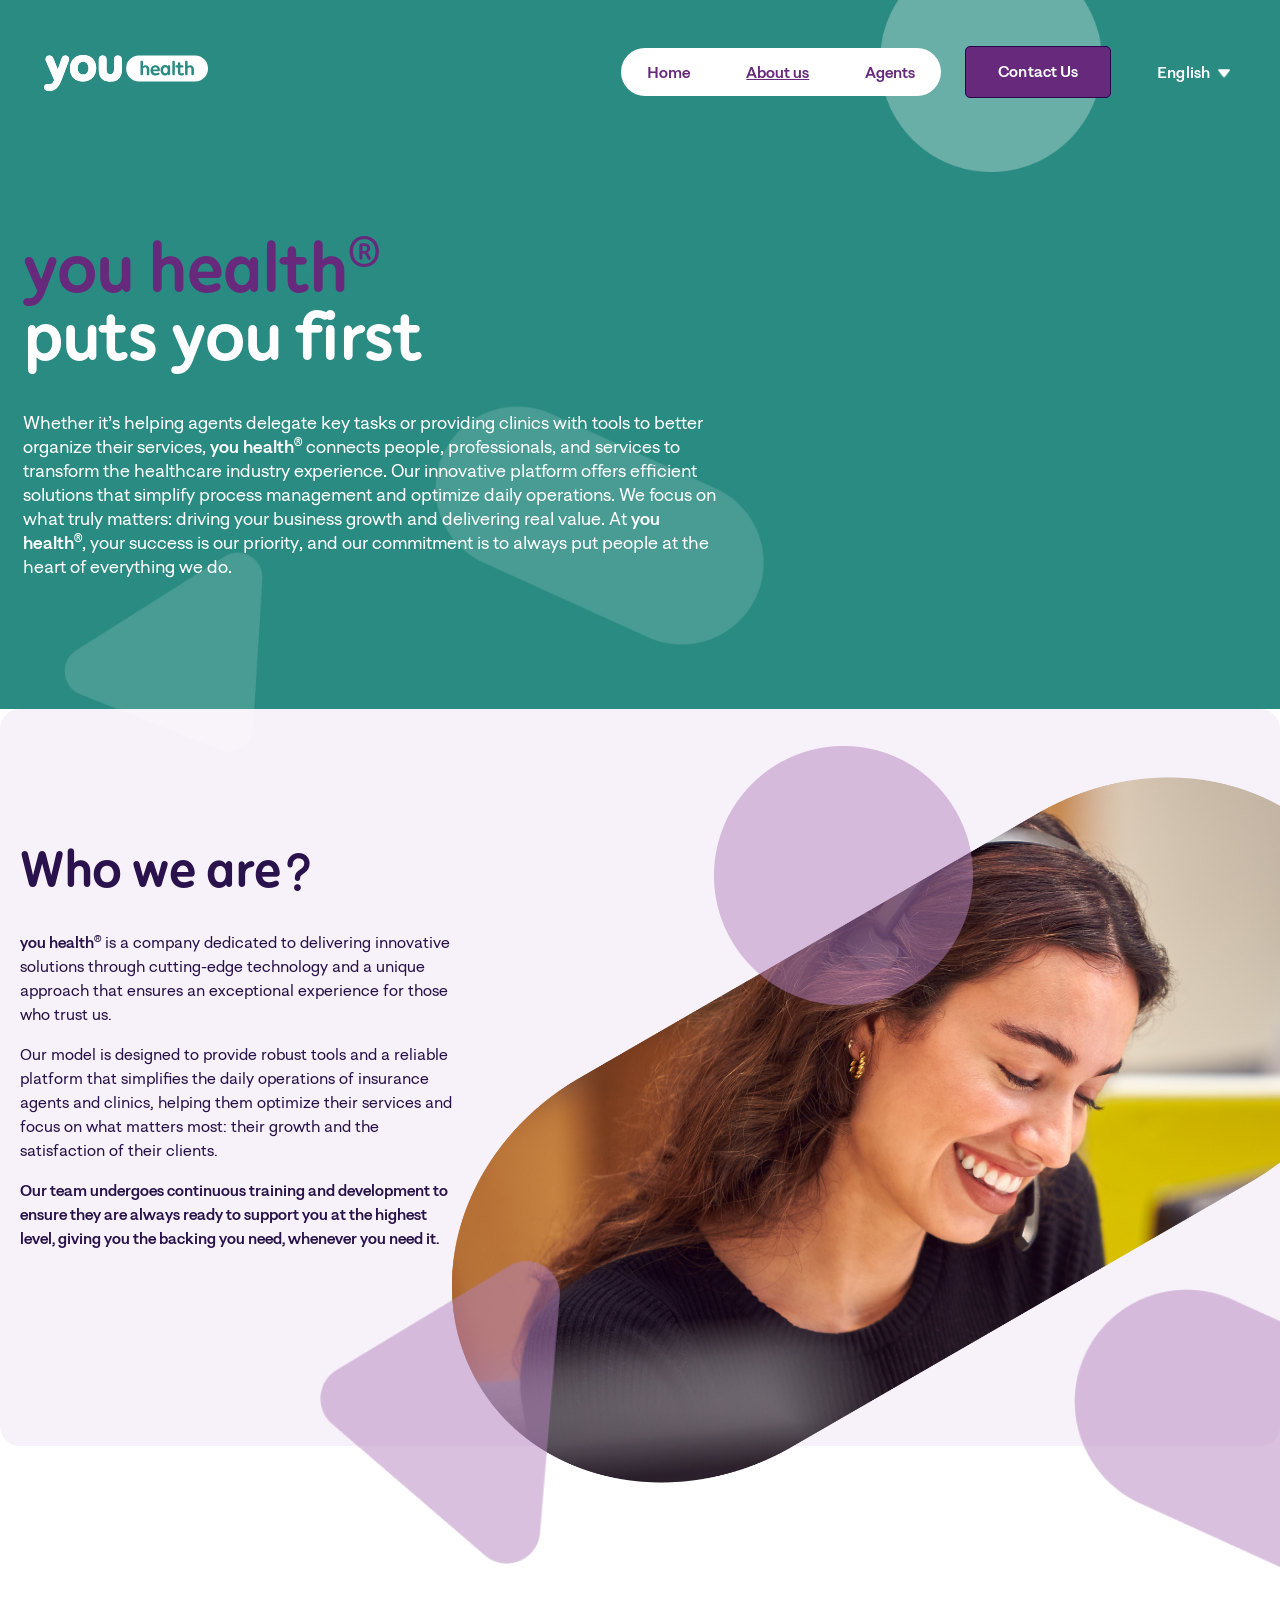
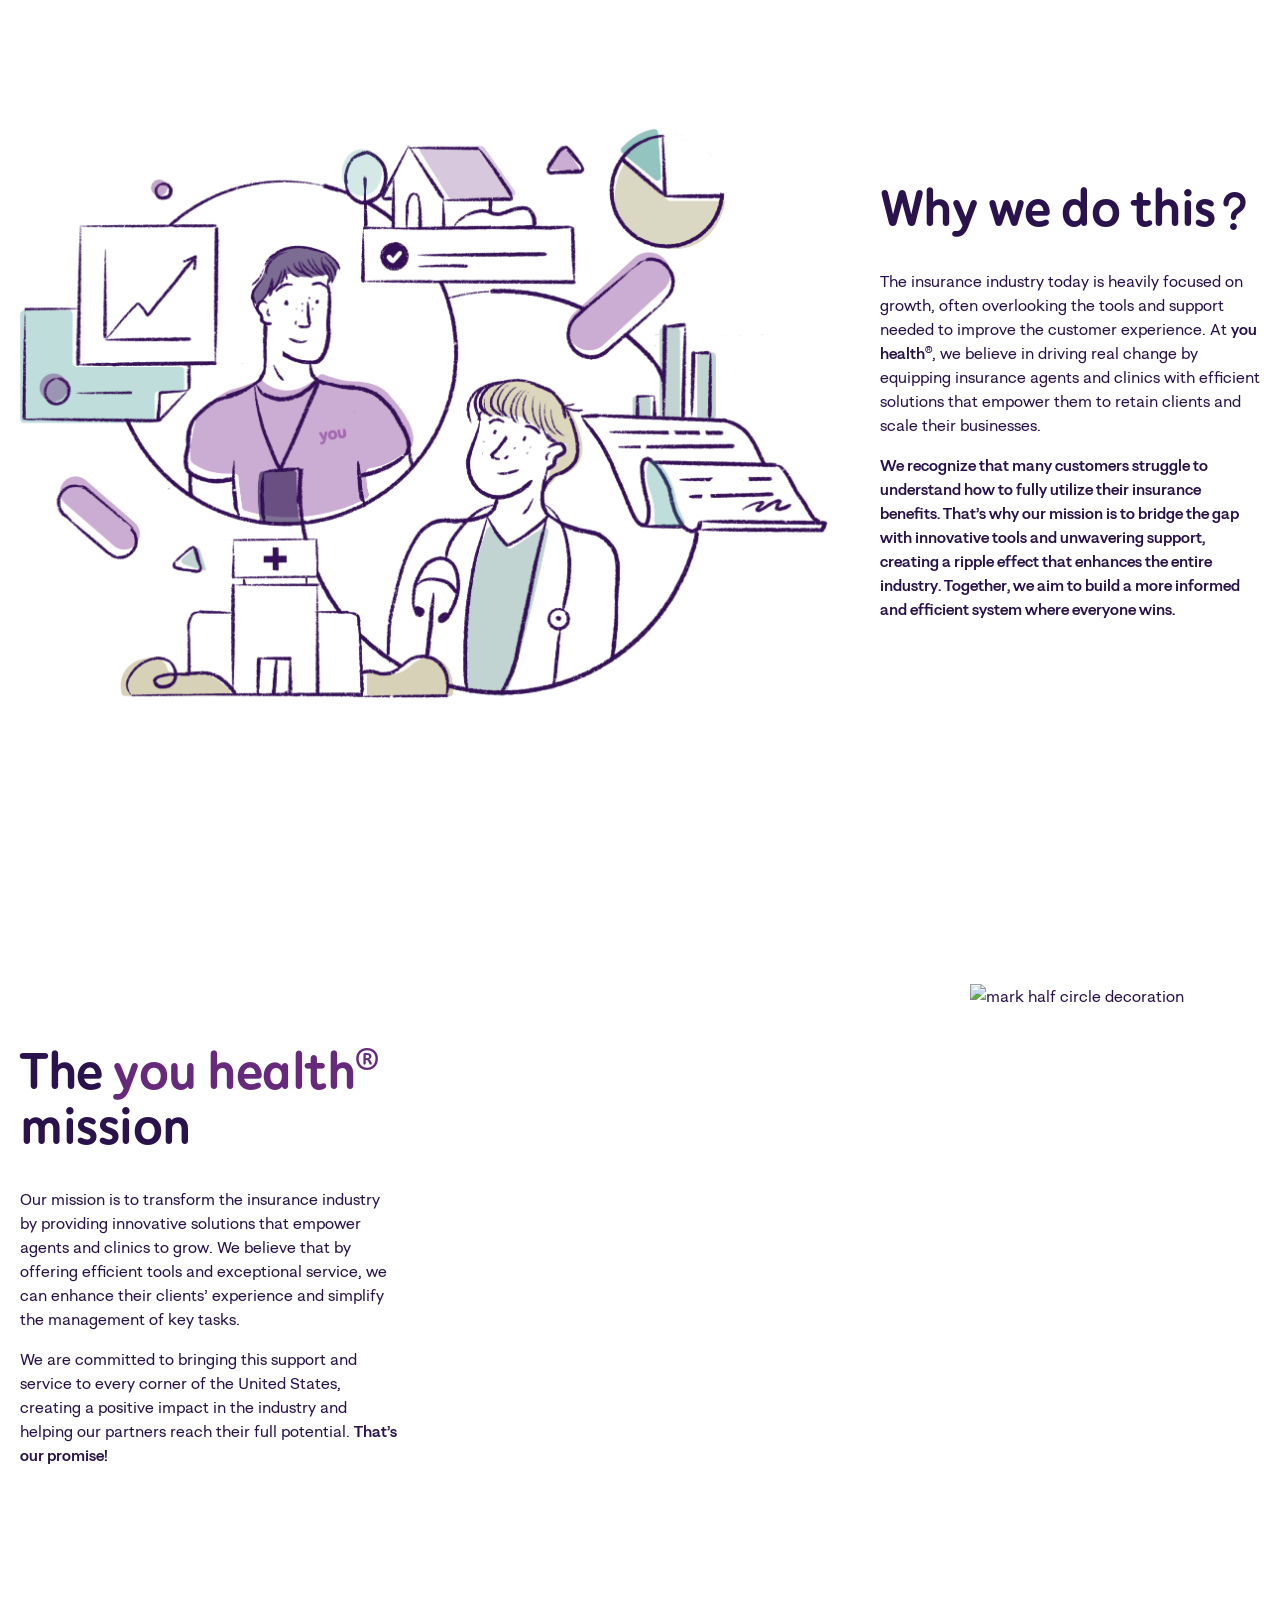
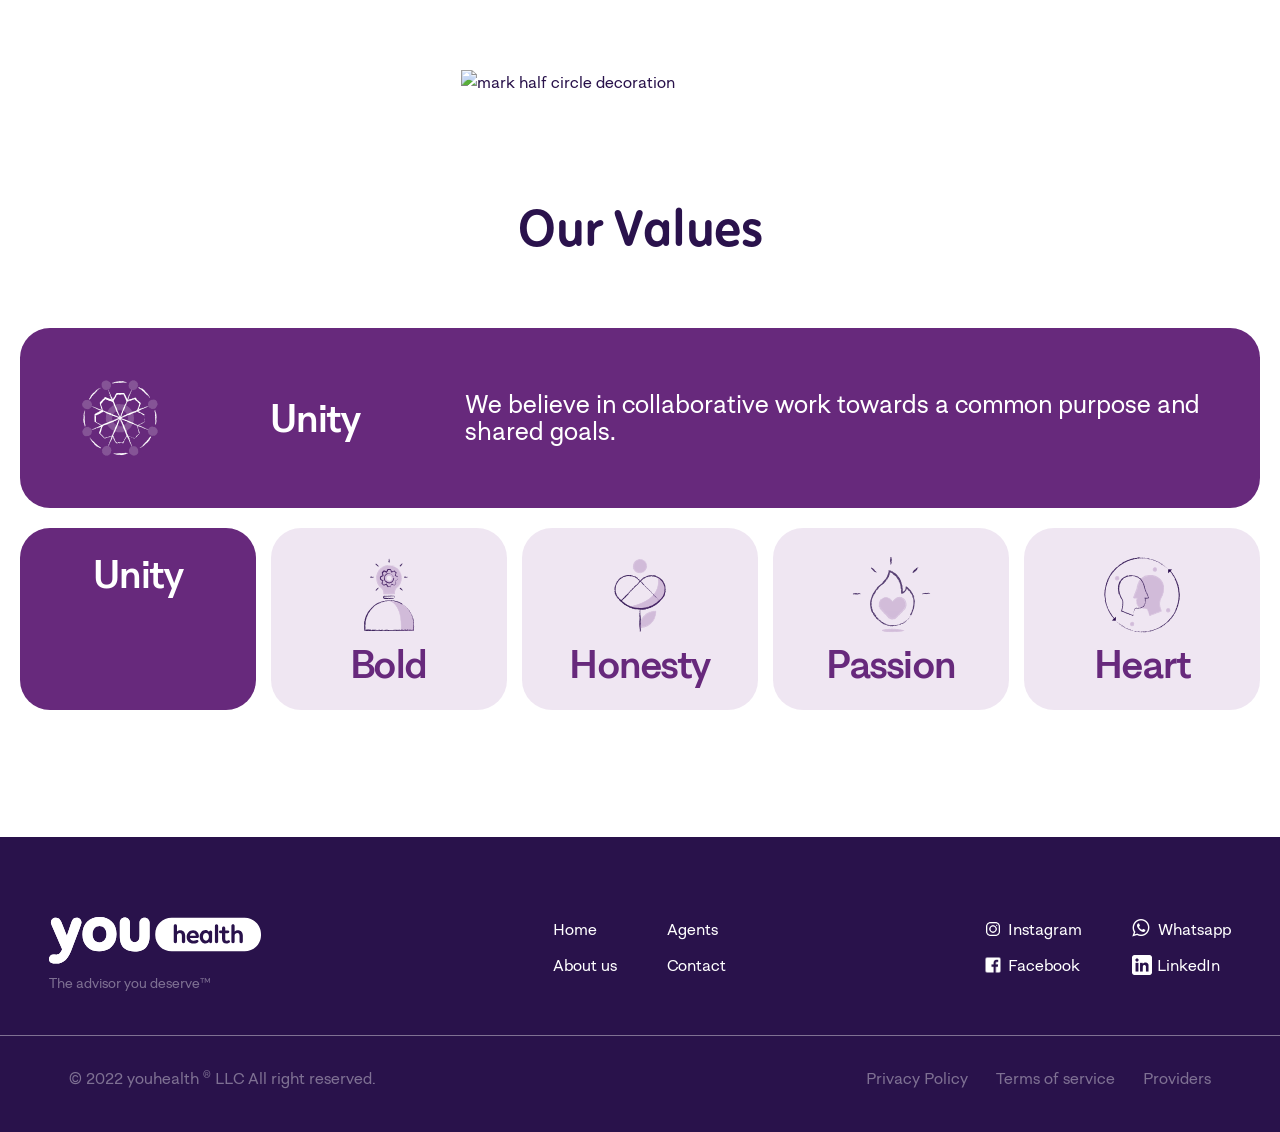
==== about-us.html @ 16572f02 "Add static website backup from heyyou.health with relative references Mirror of https://www.heyyou.h" ====
<!DOCTYPE html>
<html>
<head>
  <meta charset="UTF-8">
  <meta name="viewport" content="width=device-width, initial-scale=1.0">
  
  <meta http-equiv="X-UA-Compatible" content="ie=edge">

  <link rel="canonical" href="index.html"/>
  <meta property="og:site_name" content="You Health®"/>
  <meta property="og:title" content="You Health® - the healthcare advisor you deserve"/>
  <meta property="og:url" content=""/>
  <meta property="og:type" content="website"/>
  <meta property="og:description" content="Getting healthcare insurance just got easier!  You’re one step closer to getting the absolute best coverage that fits your needs, at a price that fits your budget!"/>
  <meta property="og:image" content="images/shares.png"/>
  <meta property="og:image:width" content="1200"/>
  <meta property="og:image:height" content="630"/>
  <meta itemprop="name" content="you health® - the healthcare advisor you deserve"/>
  <meta itemprop="url" content=""/>
  <meta itemprop="description" content="Getting healthcare insurance just got easier!  You’re one step closer to getting the absolute best coverage that fits your needs, at a price that fits your budget!"/>
  <meta itemprop="thumbnailUrl" content="images/shares.png"/>
  <link rel="image_src" href="images/shares.png" />
  <meta itemprop="image" content="images/shares.png"/>
  <meta name="twitter:title" content="you health® - the healthcare advisor you deserve"/>
  <meta name="twitter:image" content="images/shares.png"/>
  <meta name="twitter:url" content=""/>
  <meta name="twitter:card" content="summary"/>
  <meta name="twitter:description" content="Getting healthcare insurance just got easier!  You’re one step closer to getting the absolute best coverage that fits your needs, at a price that fits your budget!"/>
  <meta name="description" content="Getting healthcare insurance just got easier! You’re one step closer to 
  getting the absolute best coverage that fits your needs, at a price that 
  fits your budget!" />

  <title lang="en">About us - you health®</title>
  <title lang="es">Nosotros - you health®</title>
 
  <link rel="icon" type="image/x-icon" href="images/favicon.svg">

  <link rel="stylesheet" href="styles/custom.css">
  <link rel="stylesheet" href="https://stackpath.bootstrapcdn.com/font-awesome/4.7.0/css/font-awesome.min.css">
  <script src="script/lazyload.js"></script>
</head>
<body>

<header>
  <div class="yh-header page-about-us">
    <div class="yh-marks">
      <img src="images/pages/about-us/deco/circle.png" alt="mark circle decoration" class="yh-mark-header yh-mark-header__circle" data-aos="zoom-in">
      <img src="images/pages/about-us/deco/rectangle.png" alt="mark circle decoration" class="yh-mark-header yh-mark-header__rectangle"  data-aos="zoom-in">
      <img src="images/pages/about-us/deco/triangle.png" alt="mark half circle decoration" class="yh-mark-header yh-mark-header__triangle" data-aos="zoom-in">
    </div>
    <div class="yh-header__ribbon">
        <a href="index.html" id="logo"><img src="images/youhealth-white.svg" class="yh-logo" alt="Logo You Health"></a>
        
        <nav class="nav-header">
          <ul>
            <li><a href="index.html" lang="en">Home</a><a href="index.html" lang="es">Inicio</a></li>
            <li><a href="about-us.html" lang="en" class="nav-active">About us</a><a href="about-us.html" lang="es" class="nav-active">Nosotros</a></li>
            <li><a href="agents.html" lang="en">Agents</a><a href="agents.html" lang="es">Agentes</a></li>
          </ul>
        </nav>
        
        <div class="yh-header__buttons">
          
          <!-- EN -->
          <a href="contact.html" class="yh-button yh-button--primary" lang="en">Contact Us</a>
          <!-- ES -->
          <a href="contact.html" class="yh-button yh-button--primary" lang="es">Contáctanos</a>
          
          <!-- ES -->
          <div class="lang-menu">
            <div class="selected-lang yh-button yh-button--transparent en">
                English
            </div>
            <ul class="language--dropped">
                <li>
                    <a href="about-us.html#es" class="es lang__option" lang="en">Español</a>
                    <a href="about-us.html#en" class="en lang__option" lang="es">English</a>
                </li>
            </ul>
            
        </div>

        </div>
    </div>

    <nav id="nav" class="nav show--mobile" role="navigation">
      <a href="index.html"><img src="images/logo-mobile-white.png" alt="" class="logo--mobile"></a>
      <!-- ACTUAL NAVIGATION MENU -->
      <ul class="nav__menu" id="menu" tabindex="-1" aria-label="main navigation" hidden>
        <li class="nav__item"><a href="index.html" class="nav__link" lang="en">Home</a> <!-- ES --><a href="index.html" class="nav__link" lang="es">Inicio</a> <!-- ES --> </li>
        <li class="nav__item"><a href="about-us.html" class="nav__link nav-active" lang="en">About Us</a> <!-- ES --><a href="about-us.html" class="nav__link nav-active" lang="es">Nosotros</a> <!-- ES --> </li>
        <li class="nav__item"><a href="agents.html" class="nav__link" lang="en">Agents</a> <!-- ES --><a href="agents.html" class="nav__link" lang="es">Agentes</a> <!-- ES --> </li>
        <li class="nav__item"><a href="contact.html" class="nav__link" lang="en">Contact</a> <!-- ES --><a href="contact.html" class="nav__link" lang="es">Contacto</a> <!-- ES --> </li>
        <!-- <li class="nav__item"><a href="contact.html" class="nav__link" lang="en">Blog</a> ES<a href="contact.html" class="nav__link" lang="es">Blog</a> ES </li> -->
        
        <li class="nav__item">
          <a href="about-us.html#es" class="es lang__option nav__link" lang="en">Español</a>
          <a href="about-us.html#en" class="en lang__option nav__link" lang="es">English</a>
        </li>
       
      </ul>
      
      <!-- MENU TOGGLE BUTTON -->
      <a href="about-us.html#nav" class="nav__toggle" role="button" aria-expanded="false" aria-controls="menu">
        <svg class="menuicon" xmlns="http://www.w3.org/2000/svg" width="50" height="50" viewBox="0 0 50 50">
          <title>Toggle Menu</title>
          <g>
            <line class="menuicon__bar" x1="13" y1="16.5" x2="37" y2="16.5"/>
            <line class="menuicon__bar" x1="13" y1="24.5" x2="37" y2="24.5"/>
            <line class="menuicon__bar" x1="13" y1="24.5" x2="37" y2="24.5"/>
            <line class="menuicon__bar" x1="13" y1="32.5" x2="37" y2="32.5"/>
            <circle class="menuicon__circle" r="23" cx="25" cy="25" />
          </g>
        </svg>
      </a>
      
      
    </nav>

    <div class="yh-header__content" >
      <h1 class="yh-headline" lang="en"><span class="yh-primary-text">you health<sup><small>®</small></sup></span><br> puts you first </h1>
      <p class="yh-headline--small"  lang="en">Whether it’s helping agents delegate key tasks or providing clinics with tools to better organize their services, <strong>you health<sup><small>®</small></sup></strong> connects people, professionals, and services to transform the healthcare industry experience. Our innovative platform offers efficient solutions that simplify process management and optimize daily operations. We focus on what truly matters: driving your business growth and delivering real value. At <strong>you health<sup><small>®</small></sup></strong>, your success is our priority, and our commitment is to always put people at the heart of everything we do.</p>
      <!-- ES -->
      <h1 class="yh-headline" lang="es"><span class="yh-primary-text">you health<sup><small>®</small></sup></span> te pone <br> de primero</h1>
      <p class="yh-headline--small" lang="es">Ya sea ayudando a los agentes a delegar tareas clave o brindando a las clínicas herramientas para organizar mejor sus servicios, en <strong>you health<sup><small>®</small></sup></strong> conectamos personas, profesionales y servicios para transformar la experiencia de la industria de la salud. Nuestra plataforma innovadora ofrece soluciones eficientes que simplifican la gestión de procesos y optimizan su operación diaria. Nos enfocamos en lo que realmente importa: impulsar el crecimiento de tu negocio y ofrecer valor real. En <strong>you health<sup><small>®</small></sup></strong>, tu éxito es nuestra prioridad, y nuestro compromiso es poner siempre a las personas en el centro de todo lo que hacemos.</p>
      <!-- ES -->
    </div>
  </div>

</header>

<main>

  <!-- FIRST SECTION  -->
  <div id="deserveBest" class="page-about-us">
    <!-- <div class="to--hide">
      <img src="images/marks/section-deserve/circle-half.png" alt="mark circle decoration" class="yh-mark-deserve yh-mark-deserve__circle-half">  
    </div> -->
    <img src="images/pages/about-us/deco/circle-somos.png" alt="mark half circle decoration" class=" yh-mark-somos yh-mark-somos__circle">
    <img src="images/pages/about-us/deco/rectangle-somos.png" alt="mark triangle decoration" class=" yh-mark-somos yh-mark-somos__rectangle">
    <img src="images/pages/about-us/deco/triangle-somos.png" alt="mark triangle decoration" class=" yh-mark-somos yh-mark-somos__triangle">
    <div class="container">
      <div class="section row">
        <div class="one-half column">
          <h2 class="section__header" lang="en">Who we are<span class="question-mark--inverted">¿</span><img src="images/marks/border.png" alt="border" class="section__header--border" border="about-us-who-we-are"></h2>
          <!-- ES -->
          <h2 class="section__header"lang="es">¿Quienes somos<span class="question-mark--inverted">¿</span><img src="images/marks/border.png" alt="border" class="section__header--border" border="about-us-who-we-are"></h2>
          <!-- ES -->
          <div class="nine columns">
            <p lang="en"><strong>you health<sup><small>®</small></sup></strong> is a company dedicated to delivering innovative solutions through cutting-edge technology and a unique approach that ensures an exceptional experience for those who trust us.</p>
            <p lang="en">Our model is designed to provide robust tools and a reliable platform that simplifies the daily operations of insurance agents and clinics, helping them optimize their services and focus on what matters most: their growth and the satisfaction of their clients.</p>
            <p lang="en"><strong>Our team undergoes continuous training and development to ensure they are always ready to support you at the highest level, giving you the backing you need, whenever you need it.</strong></p>
           
            <!-- ES -->
            <p lang="es"><strong>you health<sup><small>®</small></sup></strong> es una empresa enfocada en ofrecer soluciones innovadoras mediante tecnología de punta y un enfoque único que garantiza una experiencia excepcional para quienes confían en nosotros.</p>
            <p lang="es">Nuestro modelo está diseñado para proporcionar herramientas y una plataforma robusta que simplifica la operación diaria de agentes de seguros y clínicas, permitiéndoles optimizar sus servicios y enfocarse en lo que más importa: su crecimiento y la satisfacción de sus clientes.</p>
            <p lang="es"><strong>Nuestro equipo recibe entrenamiento y desarrollo continuo para asegurar que siempre estén listos para apoyarte al máximo nivel, brindándote el respaldo que necesitas, cuando lo necesitas.</strong></p>

          </div>  
        </div>
        <div class="one-half column">
          <img src="images/pages/about-us/who-we-are.png" alt="" class="section__image " data-aos="fade-right" >
        </div>
        
      </div>
    </div>
    <div class="img-mobile">
      <img src="images/pages/about-us/who-we-are.png" alt="">
    </div>
  </div>
 
<!-- SECOND SECTION  -->
<div id="areAgent" class="page-about-us">
  <!-- <img src="images/marks/footer/circle.png" alt="mark circle decoration" class="yh-mark-footer yh-mark-footer__circle">
  <img src="images/marks/footer/circle-half.png" alt="mark half circle decoration" class="yh-mark-footer yh-mark-footer__circle-half">
  <img src="images/marks/footer/triangle.png" alt="mark triangle decoration" class="yh-mark-footer yh-mark-footer__triangle">
  <img src="images/marks/footer/rectangle.png" alt="mark rectangle bold decoration" class="yh-mark-footer yh-mark-footer__rectangle-bold"> -->
  <div class="container">
    <div class="section row">
      <div class="eight columns">
        <img src="images/pages/about-us/why-we-doit.png" alt="" class="section__image" data-aos="fade-right">
      </div>
      <div class="four columns">
        <h2 class="section__header" lang="en">Why we do this<span class="question-mark--inverted">¿</span><img src="images/marks/border.png" alt="border" class="section__header--border" border="about-us-why-we-do"></h2>
        <h2 class="section__header" lang="es">¿Por qué lo hacemos<span class="question-mark--inverted">¿</span><img src="images/marks/border.png" alt="border" class="section__header--border" border="about-us-why-we-do"></h2>

        <div class="img-mobile">
          <img src="images/pages/about-us/why-we-doit.png" alt="">
        </div>

        <p lang="en">The insurance industry today is heavily focused on growth, often overlooking the tools and support needed to improve the customer experience. At <strong>you health<sup><small>®</small></sup></strong>, we believe in driving real change by equipping insurance agents and clinics with efficient solutions that empower them to retain clients and scale their businesses.</p>
        <p lang="en"><strong>We recognize that many customers struggle to understand how to fully utilize their insurance benefits. That’s why our mission is to bridge the gap with innovative tools and unwavering support, creating a ripple effect that enhances the entire industry. Together, we aim to build a more informed and efficient system where everyone wins.</strong></p>
        
        <!-- ES -->
        <p lang="es">La industria de los seguros hoy en día está demasiado enfocada en el crecimiento, dejando de lado las herramientas y el apoyo necesarios para mejorar la experiencia del cliente. En <strong>you health<sup><small>®</small></sup></strong>, creemos en generar un cambio real al proporcionar soluciones eficientes que permitan a los agentes de seguros y a las clínicas retener a sus clientes y hacer crecer sus negocios.</p>

        <p lang="es"><strong>Sabemos que muchos usuarios de seguros no comprenden cómo aprovechar al máximo los beneficios de sus pólizas. Por eso, nuestra misión es cerrar esa brecha con herramientas innovadoras y un apoyo constante, creando un impacto positivo que eleve a toda la industria. Juntos, estamos construyendo un sistema más eficiente e informado donde todos ganan.</strong></p>

      </div>
    </div>
  </div>
</div>

<!-- THIRD SECTION -->
<div id="deserveBest" class="page-about-us third">
  <!-- <div class="to--hide">
    <img src="images/marks/section-deserve/circle-half.png" alt="mark circle decoration" class="yh-mark-deserve yh-mark-deserve__circle-half">  
  </div> -->
  <img data-src="images/pages/about-us/deco/circle-mision.png" alt="mark half circle decoration" class="lazy yh-mark-mision yh-mark-mision__circle">
  <img data-src="images/pages/about-us/deco/rectangle-mision.png" alt="mark half circle decoration" class="lazy yh-mark-mision yh-mark-mision__rectangle">
  <img data-src="images/pages/about-us/deco/triangle-mision.png" alt="mark half circle decoration" class="lazy yh-mark-mision yh-mark-mision__triangle">
  <div class="container">
    <div class="section row">
      <div class="four columns">
        <h2 class="section__header" lang="en">The <span class="yh-primary-text">you health<sup><small>®</small></sup></span> mission<img src="images/marks/border.png" alt="border" class="section__header--border" border="about-us-the-mission"></h2>
        <!-- ES -->
        <h2 class="section__header"lang="es">La misión de <br><span class="yh-primary-text">you health<sup><small>®</small></sup></span><img src="images/marks/border.png" alt="border" class="section__header--border" border="about-us-the-mission"></h2>
        <!-- ES -->
        <p lang="en">Our mission is to transform the insurance industry by providing innovative solutions that empower agents and clinics to grow. We believe that by offering efficient tools and exceptional service, we can enhance their clients’ experience and simplify the management of key tasks.</p>
		<p lang="en">We are committed to bringing this support and service to every corner of the United States, creating a positive impact in the industry and helping our partners reach their full potential. <strong>That’s our promise!</strong></p>
        <!-- ES -->
        <p lang="es">Nuestra misión es transformar la industria de los seguros al brindar soluciones innovadoras que apoyen a agentes y clínicas en su crecimiento. Creemos que al proporcionar herramientas eficientes y un servicio excepcional, podemos mejorar la experiencia de sus clientes y simplificar el manejo de tareas clave.</p>
		<p lang="es">Queremos llevar este apoyo y servicio a cada rincón de los Estados Unidos, creando un impacto positivo en el sector y ayudando a nuestros socios a alcanzar su máximo potencial. <strong>¡Ese es nuestro compromiso!</strong></p>
      </div>
      <div class="eight column">
        <img data-src="images/pages/about-us/mision.png" alt="" class="section__image lazy" data-aos="fade-right" >
      </div>
      <div class="img-mobile">
        <img data-src="images/pages/about-us/mision.png" alt="" class="lazy">
      </div>
    </div>
  </div>
</div>

  <!-- FIFTH SECTION  -->
  <div id="ourValues" class="page-about-us">
    <div class="container">
      <div class="section" style="text-align: center;">
        <h2 class="section__header" lang="en">Our Values<img src="images/marks/border.png" alt="border" class="section__header--border" border="about-us-values"></h2>
        <!-- ES -->
        <h2 class="section__header" lang="es">Nuestros Valores<img src="images/marks/border.png" alt="border" class="section__header--border" border="about-us-values"></h2>
        <!-- ES -->
        <div class="values-gallery--extended">
          <div class="card-value--extended card-value--extended--active" targetID="unidad">
            <img src="images/pages/about-us/valores/white-icon-unidad.svg" />
            <span lang="es" class="card-value--extended__title">Unidad</span>
            <span lang="en" class="card-value--extended__title">Unity</span>
            <div class="card-value--extended__arrow-mobile">
              <svg width="18" height="9" viewBox="0 0 18 9" fill="none" xmlns="http://www.w3.org/2000/svg">
                <path d="M9.16158 8.99303C9.51557 8.96132 9.85032 8.82844 10.1197 8.61294L17.3547 2.85013C17.7188 2.57901 17.9488 2.18214 17.9925 1.75051C18.036 1.31882 17.8894 0.8894 17.5859 0.559982C17.2826 0.230581 16.8483 0.0295924 16.3828 0.00301347C15.9171 -0.0235617 15.4597 0.126515 15.1151 0.419063L9 5.29155L2.88486 0.419062C2.54023 0.126731 2.08292 -0.0233426 1.6172 0.00323629C1.1517 0.0295882 0.717442 0.23058 0.41414 0.559981C0.110615 0.889381 -0.0359796 1.31904 0.00751559 1.75073C0.0512549 2.18242 0.281239 2.57902 0.645314 2.85013L7.88028 8.61294C8.23427 8.89589 8.69667 9.03301 9.16141 8.99325L9.16158 8.99303Z" fill="#67297D"/>
              </svg>
            </div>
            <div class="card-value--extended__description">
              <span lang="es" class="card-value--extended__description">Creemos en el trabajo colaborativo hacia una meta y fin común.</span>
              <span lang="en" class="card-value--extended__description">We believe in collaborative work towards a common purpose and shared goals.</span>
            </div>
          </div>
          <div class="card-value--extended" targetID="ingenio">
            <img src="images/pages/about-us/valores/white-icon-ingenio.svg" />
            <span lang="es" class="card-value--extended__title">Ingenio</span>
            <span lang="en" class="card-value--extended__title">Bold</span>
            <div class="card-value--extended__arrow-mobile">
              <svg width="18" height="9" viewBox="0 0 18 9" fill="none" xmlns="http://www.w3.org/2000/svg">
                <path d="M9.16158 8.99303C9.51557 8.96132 9.85032 8.82844 10.1197 8.61294L17.3547 2.85013C17.7188 2.57901 17.9488 2.18214 17.9925 1.75051C18.036 1.31882 17.8894 0.8894 17.5859 0.559982C17.2826 0.230581 16.8483 0.0295924 16.3828 0.00301347C15.9171 -0.0235617 15.4597 0.126515 15.1151 0.419063L9 5.29155L2.88486 0.419062C2.54023 0.126731 2.08292 -0.0233426 1.6172 0.00323629C1.1517 0.0295882 0.717442 0.23058 0.41414 0.559981C0.110615 0.889381 -0.0359796 1.31904 0.00751559 1.75073C0.0512549 2.18242 0.281239 2.57902 0.645314 2.85013L7.88028 8.61294C8.23427 8.89589 8.69667 9.03301 9.16141 8.99325L9.16158 8.99303Z" fill="#67297D"/>
              </svg>
            </div>
            <div class="card-value--extended__description">
              <span lang="es" class="card-value--extended__description">Estamos dispuestos a cambiar e innovar para ayudar a nuestros clientes, colegas y a nosotros mismos.</span>
              <span lang="en" class="card-value--extended__description">We embrace change and innovation to help our clients, our colleagues, and ourselves.</span>
            </div>
          </div>
          <div class="card-value--extended" targetID="honestidad">
            <img src="images/pages/about-us/valores/white-icon-honestidad.svg" />
            <span lang="es" class="card-value--extended__title">Honestidad</span>
            <span lang="en" class="card-value--extended__title">Honesty</span>
            <div class="card-value--extended__arrow-mobile">
              <svg width="18" height="9" viewBox="0 0 18 9" fill="none" xmlns="http://www.w3.org/2000/svg">
                <path d="M9.16158 8.99303C9.51557 8.96132 9.85032 8.82844 10.1197 8.61294L17.3547 2.85013C17.7188 2.57901 17.9488 2.18214 17.9925 1.75051C18.036 1.31882 17.8894 0.8894 17.5859 0.559982C17.2826 0.230581 16.8483 0.0295924 16.3828 0.00301347C15.9171 -0.0235617 15.4597 0.126515 15.1151 0.419063L9 5.29155L2.88486 0.419062C2.54023 0.126731 2.08292 -0.0233426 1.6172 0.00323629C1.1517 0.0295882 0.717442 0.23058 0.41414 0.559981C0.110615 0.889381 -0.0359796 1.31904 0.00751559 1.75073C0.0512549 2.18242 0.281239 2.57902 0.645314 2.85013L7.88028 8.61294C8.23427 8.89589 8.69667 9.03301 9.16141 8.99325L9.16158 8.99303Z" fill="#67297D"/>
              </svg>
            </div>
            <div class="card-value--extended__description">
              <span lang="es" class="card-value--extended__description">Somos auténticos en nuestras interacciones y nos comunicamos de forma abierta, honesta y respetuosa.</span>
              <span lang="en" class="card-value--extended__description">We are authentic in our interactions and communicate openly, honestly, and respectfully.</span>
            </div>
          </div>
          <div class="card-value--extended" targetID="pasion">
            <img src="images/pages/about-us/valores/white-icon-pasion.svg" />
            <span lang="es" class="card-value--extended__title">Pasión</span>
            <span lang="en" class="card-value--extended__title">Passion</span>
            <div class="card-value--extended__arrow-mobile">
              <svg width="18" height="9" viewBox="0 0 18 9" fill="none" xmlns="http://www.w3.org/2000/svg">
                <path d="M9.16158 8.99303C9.51557 8.96132 9.85032 8.82844 10.1197 8.61294L17.3547 2.85013C17.7188 2.57901 17.9488 2.18214 17.9925 1.75051C18.036 1.31882 17.8894 0.8894 17.5859 0.559982C17.2826 0.230581 16.8483 0.0295924 16.3828 0.00301347C15.9171 -0.0235617 15.4597 0.126515 15.1151 0.419063L9 5.29155L2.88486 0.419062C2.54023 0.126731 2.08292 -0.0233426 1.6172 0.00323629C1.1517 0.0295882 0.717442 0.23058 0.41414 0.559981C0.110615 0.889381 -0.0359796 1.31904 0.00751559 1.75073C0.0512549 2.18242 0.281239 2.57902 0.645314 2.85013L7.88028 8.61294C8.23427 8.89589 8.69667 9.03301 9.16141 8.99325L9.16158 8.99303Z" fill="#67297D"/>
              </svg>
            </div>
            <div class="card-value--extended__description">
              <span lang="es" class="card-value--extended__description">Nuestro trabajo es nuestro orgullo y estamos aprendiendo y creciendo constantemente para entregar los mejores productos y servicios a nuestros clientes.</span>
              <span lang="en" class="card-value--extended__description">We take pride in our work and are constantly learning and growing to deliver the best products and services to our clients.</span>
            </div>
          </div>
          <div class="card-value--extended" targetID="empatia">
            <img src="images/pages/about-us/valores/white-icon-empatia.svg" />
            <span lang="es" class="card-value--extended__title">Empatía</span>
            <span lang="en" class="card-value--extended__title">Heart</span>
            <div class="card-value--extended__arrow-mobile">
              <svg width="18" height="9" viewBox="0 0 18 9" fill="none" xmlns="http://www.w3.org/2000/svg">
                <path d="M9.16158 8.99303C9.51557 8.96132 9.85032 8.82844 10.1197 8.61294L17.3547 2.85013C17.7188 2.57901 17.9488 2.18214 17.9925 1.75051C18.036 1.31882 17.8894 0.8894 17.5859 0.559982C17.2826 0.230581 16.8483 0.0295924 16.3828 0.00301347C15.9171 -0.0235617 15.4597 0.126515 15.1151 0.419063L9 5.29155L2.88486 0.419062C2.54023 0.126731 2.08292 -0.0233426 1.6172 0.00323629C1.1517 0.0295882 0.717442 0.23058 0.41414 0.559981C0.110615 0.889381 -0.0359796 1.31904 0.00751559 1.75073C0.0512549 2.18242 0.281239 2.57902 0.645314 2.85013L7.88028 8.61294C8.23427 8.89589 8.69667 9.03301 9.16141 8.99325L9.16158 8.99303Z" fill="#67297D"/>
              </svg>
            </div>
            <div class="card-value--extended__description">
              <span lang="es" class="card-value--extended__description">Nos cuidamos mutuamente, a nuestros clientes y a nuestras comunidades – entender este sentimiento nos hace más fuertes.</span>
              <span lang="en" class="card-value--extended__description">We care for each other, our clients, and our communities – understanding that empathy makes us stronger.</span>
            </div>
          </div>
        </div>

        <div class="values-gallery">
          <div class="card-value card-value--active" targetExtended="unidad">
            <img class="values_mobile" src="images/pages/about-us/valores/icon-unidad.svg" />
            <span lang="es">Unidad</span>
            <span lang="en">Unity</span>
          </div>
          <div class="card-value" targetExtended="ingenio">
            <img src="images/pages/about-us/valores/icon-ingenio.svg" />
            <span lang="es">Ingenio</span>
            <span lang="en">Bold</span>
          </div>
          <div class="card-value" targetExtended="honestidad">
            <img src="images/pages/about-us/valores/icon-honestidad.svg" />
            <span lang="es">Honestidad</span>
            <span lang="en">Honesty</span>
          </div>
          <div class="card-value"  targetExtended="pasion">
            <img src="images/pages/about-us/valores/icon-pasion.svg" />
            <span lang="es">Pasión</span>
            <span lang="en">Passion</span>
          </div>
          <div class="card-value" targetExtended="empatia">
            <img src="images/pages/about-us/valores/icon-empatia.svg" />
            <span lang="es">Empatía</span>
            <span lang="en">Heart</span>
          </div>
        </div>
      </div>
    </div>
  </div>

</main>

<footer>
  <div class="yh-footer__menu">
    <div class="container_footer">
        <div class="item-a-footer">
          <div class="img-container-footer">
            <img src="images/youhealth-white.svg" alt="">
          </div>
          <p lang="en">The advisor you deserve™</p>
          <!-- ES -->
          <p lang="es">El asesor que tú mereces™</p>
          <!-- ES -->
        </div>
        <div class="item-b-footer">
            <div class="">
              <ul>  
                <li><a href="index.html" lang="en">Home</a><!-- ES --><a href="index.html" lang="es">Inicio</a><!-- ES --></li>
                <li><a href="about-us.html" lang="en">About us</a><!-- ES --><a href="about-us.html" lang="es">Nosotros</a><!-- ES --></li>
              </ul>
            </div>
            <div class="">
              <ul>
                <li><a href="agents.html" lang="en">Agents</a><!-- ES --><a href="agents.html" lang="es">Agentes</a><!-- ES --></li>
                <li><a href="contact.html" lang="en">Contact</a><!-- ES --><a href="contact.html" lang="es">Contacto</a><!-- ES --></li>
              </ul>
            </div>
          </div>
            <div class="item-c-footer">
              <ul id="yh-social-media--desktop">
                <li><a href="https://www.instagram.com/youhealth_/" target="_blank"><img src="images/social/instagram.png" alt="" class="icon-svg">Instagram</a></li>
                <li><a href="https://www.facebook.com/weareyouhealth" target="_blank"><img src="images/social/facebook.png" alt="" class="icon-svg">Facebook</a></li>            
              </ul>  
              <ul id="yh-social-media--mobile" class="yh-list-inline">
                <li><a href="https://www.instagram.com/youhealth_/" target="_blank"><img src="images/social/instagram.png" alt="" class="icon-svg"></a></li>
                <li><a href="https://www.facebook.com/weareyouhealth" target="_blank"><img src="images/social/facebook.png" alt="" class="icon-svg"></a></li>
                <li><a href="https://api.whatsapp.com/send?phone=17869464144" class="whatsapp" target="_blank"> <i class="fa fa-whatsapp whatsapp-icon" style="font-size: 20px; color: #FFF;"></i></a></li>
                <li><a href="https://www.linkedin.com/company/weareyouhealth" target="_blank"><img src="images/social/linkedin.png" alt="" class="icon-svg"></a></li>  
              </ul>
              <ul id="yh-social-media--desktop">
                <li><a href="https://api.whatsapp.com/send?phone=17869464144" class="whatsapp" target="_blank"> <i class="fa fa-whatsapp whatsapp-icon" style="font-size: 20px"></i> Whatsapp</a></li>
                <li><a href="https://www.linkedin.com/company/weareyouhealth" target="_blank"><img src="images/social/linkedin.png" alt="" class="icon-svg">LinkedIn</a></li>  
              </ul>
            </div>
    </div>
  </div>
  <div class="yh-footer__rights">
    <div class="container-products">
      <div class="row">
        <div class="six columns">
          <span lang="en">© 2022 youhealth <sup><small>®</small></sup> LLC All right reserved.</span>
          <!-- ES -->
          <span lang="es">© 2022 youhealth <sup><small>®</small></sup> LLC Todos los derechos reservados.</span>
          <!-- ES -->
        </div>
        <div class="six columns" >
          <ul class="yh-list-inline">
            <li><a href="PrivacyPolicy.html" lang="en">Privacy Policy</a><!-- ES --><a href="PrivacyPolicy.html" lang="es">Política de privacidad</a><!-- ES --></li>
            <li><a href="Terms-of-Service.html" lang="en">Terms of service</a><!-- ES --><a href="Terms-of-Service.html" lang="es">Términos de servicio</a><!-- ES --></li>
            <li><a href="providers.html" lang="en">Providers</a><!-- ES --><a href="providers.html" lang="es">Proveedores</a><!-- ES --></li>
          </ol>
        </div>
      </div>
    </div>
  </div>
</footer>

<div class="cursor-dot-outline"></div>
<div class="cursor-dot"></div>
<script src="script/cursor.js"></script>
<script src="script/locale/language.js"></script>
<!-- BEGIN - Navbar style change on scroll -->
<script src="script/navbar.js"></script>
<script src="script/nav-mobile.js"></script>
<!-- ENMD - Navbar style chagne on scroll -->

<script src="script/valuesTabs.js"></script>

<script src="script/aos/aos.js"></script>
<script>
  AOS.init({
    duration: 2000, // values from 0 to 3000, with step 50ms
    disable: window.innerWidth < 768,
  });
  AOS.init({disable: 'mobile'});
</script>

<script src="script/flickity/flickity.pkgd.js"></script>

</body>
</html>
---- styles/custom.css ----
@charset "UTF-8";
@font-face {
  font-family: "NT Dapper";
  src: url("../fonts/nt-dapper/nt-dapper-regular.otf");
  font-weight: 400;
}
@font-face {
  font-family: "NT Dapper";
  src: url("../fonts/nt-dapper/nt-dapper-light.otf");
  font-weight: 300;
}
@font-face {
  font-family: "NT Dapper";
  src: url("../fonts/nt-dapper/nt-dapper-bold.otf");
  font-weight: 700;
}
@font-face {
  font-family: "NT Umami";
  src: url("../fonts/nt-umami/nt-umami-bold.otf");
  font-weight: 700;
}
@font-face {
  font-family: "NT Umami";
  src: url("../fonts/nt-umami/nt-umami-black.otf");
  font-weight: 900;
}
/* Fonts variables*/
body {
  font-family: "NT Dapper";
  font-size: 16px;
  font-weight: 400;
  line-height: 24px;
  color: #29124B;
}

.yh-primary-text {
  color: #67297C;
}

.yh-tertiary-text {
  color: #268980;
}

.whatsapp-icon{
  margin-right: 5px;
}

.icon-svg {
  width: 20px;
  height: 20px;
  color: #FFFFFF;
  display: inline-block;
  vertical-align: sub;
  margin-right: 5px;
}

h1,
h2,
h3,
h4,
h5,
h6 {
  font-family: "NT Umami";
}

a.yh-button {
  text-decoration: none;
}


.yh-button {
  padding: 12px 32px;
  border-radius: 5px 5px 5px 5px;
  display: inline-block;
  font-weight: 700;
  line-height: 24px;
  /* identical to box height, or 150% */
  letter-spacing: 0.1px;
  color: #FFFFFF;
  background-color: #29024C;
  border: solid 1px #29024C;
  box-sizing: border-box;
  transition: ease-in-out 0.3s;
}

.yh-button.yh-modal-radius{
  border-radius: 100px;
}

.row-da{
  display: flex;
}

@media only screen and (max-width: 550px) {

  .margin-top-offer{
    margin-top: 200px !important;
  }

  .yh-button {
    width: 100%;
    text-align: center;
  }
}
.yh-button:hover {
  background-color: #FFFFFF;
  color: #29024C;
  cursor: pointer;
}

.yh-button--oval {
  border-radius: 100px;
}

.color-night-grape{
  color: #29124B;
}

.yh-button--green {
  background-color: #268980;
  border: 1px solid #268980;
}

.yh-button--green:hover {
  background-color: #FFFFFF;
  border: 1px solid #268980;
  color: #268980;
}

.yh-button--green-transparent {
  background-color: #C1D4D2;
  border: solid 1px transparent;
  color: #29024C;
}

.yh-button--green-transparent:hover {
  background-color: #288A80;
  border: solid 1px #288A80;
  color: #FFFFFF;
}

.yh-button--white {
  background-color: #FFFFFF;
  border: solid 1px #FFFFFF;
  color: #333333;
}
.yh-button--white:hover {
  background-color: #67297C;
  border: solid 1px #67297C;
  color: #FFFFFF;
}

.yh-button--primary {
  background-color: #67297C;
}

.yh-button--transparent {
  background-color: transparent;
  color: #FFFFFF;
}

.yh-button--transparent--black {
  background-color: transparent;
  color: #29124B;
}

.yh-header {
  position: relative;
  background-color: #67297C;
  height: 100vh;
  color: #FFFFFF;
}

@media only screen and (max-width: 53.125em) {
  .yh-header {
    height: 100vh;
  }
  .yh-header .yh-button {
    display: block;
    width: 412px;
    margin: 0px auto;
  }
}
@media only screen and (max-width: 34.375em) {
  .yh-header .yh-button {
    width: 100%;
  }
}
.yh-logo {
  height: 100%;
  width: 100%;
  max-width: 10.25em;
  align-self: end;
  content: url("../images/youhealth-white.svg");
}
.yh-logo.yh-logo--white {
  content: url("../images/youhealth-white.svg");
}
.yh-logo.yh-logo--purple {
  content: url("../images/youhealth.svg");
}

@media only screen and (max-width: 46.875em) {
  .yh-logo {
    display: none;
  }
}
@media only screen and (max-width: 53.125em) {
  .yh-logo {
    height: 3.125em;
    width: auto;
    content: url("../images/logo-mobile-white.png");
  }
  .yh-logo.yh-logo--white {
    content: url("../images/logo-mobile-white.png");
  }
  .yh-logo.yh-logo--purple {
    content: url("../images/logo-mobile.png");
  }
}
.yh-header__ribbon {
  position: fixed;
  top: 30px;
  width: 100%;
  z-index: 10;
  box-sizing: border-box;
  padding: 16px 24px;
  display: flex;
}
.yh-header__ribbon #logo {
  margin-right: auto;
  margin-left: 20px;
  align-self: end;
}

@media only screen and (max-width: 34.375em) {
  .yh-header__ribbon {
    width: 270px;
  }
  .yh-header__ribbon .yh-button {
    font-size: 0.875em;
    padding: 8px 4px;
    margin-left: 12px;
  }
}
.yh-header__content {
  position: absolute;
  top: 57%;
  left: 48%;
  transform: translate(-50%, -50%);
  width: 100%;
  max-width: 870px;
  text-align: center;
}

.yh-header__content_index{
  position: absolute;
  top: 50%;
  left: 50%;
  transform: translate(-50%, -50%);
  width: 100%;
  max-width: 870px;
  text-align: center;
}

@media (min-width: 769px) and (max-width: 1024px) {
  .padding-text-index{
    padding: 0 50px;
  }

  .yh-headline--small {
    font-size: 28px !important;
    line-height: 40px;
  }
}

.yh-header__content_clients{
  position: absolute;
  top: 57%;
  left: 50%;
  transform: translate(-50%, -50%);
  width: 100%;
  max-width: 870px;
  text-align: center;
}

@media only screen and (max-width: 53.125em) {
  .yh-header__content {
    width: 90%;
    max-width: 644px;
    position: relative;
    top: unset;
    left: unset;
    transform: unset;
    text-align: center;
    position: relative;
    padding: 120px 0 84px;
    margin: 0px auto;
  }

  .title-security{
    line-height: 60px;
  }
}
@media only screen and (max-width: 34.375em) {
  .yh-header__content {
    position: relative;
    top: 0;
    left: 0;
    transform: none;
    width: 84%;
    padding: 130px 7% 60px;
  }
}
.yh-headline {
  font-family: "NT Umami";
  font-size: 4.375em;
  line-height: 68px;
  letter-spacing: -1px;
  margin: 0 0 45px;
}

@media only screen and (max-width: 53.125em) {
  .yh-headline {
    font-size: 4.375em;
  }
  .yh-headline--small {
    max-width: unset !important;
  }
}
.yh-headline--small {
  font-size: 18px;
  width: 100%;
  max-width: 500px;
  margin: 0px auto 28px auto;
  position: relative;
}

@media only screen and (max-width: 34.375em) {
  .yh-headline {
    font-size: 50px;
    line-height: 50px;
  }
}
@media screen and (min-width: 320px) and (max-width: 900px) and (orientation: landscape) {
  .yh-header {
    height: 100vh;
  }
  .yh-headline {
    font-size: 52px;
    line-height: 32px;
    padding: 0 20px;
  }
  .yh-header__content {
    position: relative;
    top: 0;
    left: 0;
    transform: none;
    max-width: 100%;
    box-sizing: border-box;
    padding: 130px 7% 60px;
    height: 100vh;
  }
  #deserveBest .section__header{
    margin-top: 300px;
  }

  .yh-header.page-agents .yh-header__content{
    margin-top: 15vh;
  }

  .specialties_clients {
    margin-top: 200px !important;
  }

  .yh-header.page-products .yh-header__content{
    top: 0 !important;
  }
}

@media screen and (min-width: 901px) and (max-width: 1024px) and (orientation: landscape) {

  .yh-header.page-products .yh-header__content{
    top: 0 !important;
  }

  .yh-header {
    height: 100vh;
  }
  .yh-headline {
    font-size: 32px;
    line-height: 32px;
    padding: 0 20px;
  }
  .yh-header__content {
    position: relative;
    top: 0;
    left: 0;
    transform: none;
    max-width: 100%;
    box-sizing: border-box;
    padding: 130px 7% 60px;
    height: 100vh;
  }
}

.scroller__wrapper {
  /* How long one slide is visible on screen (from entering screen to leaving it) */
  --scrolling-gallery-item-duration: 25s;
  /* How many items we want to see on screen at once */
  --scrolling-gallery-items-visible: 9;
  /* How many items are to scroll */
  --scrolling-gallery-items-total: 20;
  overflow: hidden;
  will-change: transform;
}

@media only screen and (max-width: 600px) {
  .scroller__wrapper {
    /* How long one slide is visible on screen (from entering screen to leaving it) */
    --scrolling-gallery-item-duration: 25s;
    /* How many items we want to see on screen at once */
    --scrolling-gallery-items-visible: 3;
    /* How many items are to scroll */
    --scrolling-gallery-items-total: 20;
  }
}
.scroller {
  animation-duration: calc(var(--scrolling-gallery-item-duration, 1s) / var(--scrolling-gallery-items-visible) * var(--scrolling-gallery-items-total));
  animation-timing-function: linear;
  animation-name: scrolling-gallery;
  animation-iteration-count: infinite;
  display: flex;
  white-space: nowrap;
}

.scroller__container {
  /* Without this, scroll will jump on desktop if any vertical scrollbar is shown */
  width: 100vw;
}

.scroller__item {
  flex: 1 0 150px;
  /* Without this, block elements will take width from their contents and thus making wrong calculations,
     so this just force elements to take only exact part of the container (screen) and equal for all */
  width: 0px;
  /* If you want to have it continuous without any spaces, remove two lines below */
  box-sizing: border-box;
  margin: 0px 10px;
}

.scroller img {
  display: block;
  object-fit: cover;
  object-position: center;
  width: 150px;
}

@keyframes scrolling-gallery {
  0% {
    transform: translateX(0);
  }
  100% {
    transform: translateX(calc(var(--scrolling-gallery-items-total) * -100vw / var(--scrolling-gallery-items-visible)));
  }
}
footer {
  background-color: #29124B;
  color: rgba(255, 255, 255, 0.4);
}
footer p {
  margin: 0px 0px 12px;
  font-size: 14px;
}
footer ul {
  margin: 0px;
  padding: 0px;
}
footer ul li {
  list-style: none;
  margin-bottom: 12px;
}
footer ul li a {
  color: #FFFFFF;
  text-decoration: none;
}

.yh-footer__menu {
  padding: 80px 0px 28px;
}

.yh-footer__rights {
  padding: 30px 0px;
  border-top: 1px solid rgba(255, 255, 255, 0.4);
}

.yh-footer_home_container {
  width: 100%;
  position: absolute;
  bottom: 0;
  border-top: 1px solid rgba(255, 255, 255, 0.4);
  display: flex;
  justify-content: center;
  align-items: center;
  flex-wrap: wrap;
  opacity: 40%;
  padding-top: 10px;
}

.yh-footer_home_container ul li, a{
  list-style: none;
  text-decoration: none;
  color: white;
}

.yh-footer__home_privacy_services  {
  display: flex;
  gap: 20px;
}

@media only screen and (max-width: 768px){
  .yh-footer__home_privacy_services  {
    padding: 0 20px;
  }
}

.yh-list-inline {
  text-align: right;
}
.yh-list-inline li {
  display: inline-block;
  margin-left: 24px;
}
.yh-list-inline li a {
  color: rgba(255, 255, 255, 0.4);
}

#yh-social-media--desktop {
  display: block;
}

#yh-social-media--mobile {
  display: none;
}

@media only screen and (max-width: 850px) {
  footer .logo img {
    display: block;
    margin: 0px auto;
    max-width: 222px;
  }
  footer p {
    text-align: center;
  }
  footer input {
    width: 350px;
    display: block;
    margin: 0px auto 24px;
  }
  footer ul {
    text-align: center;
  }
  footer ul li {
    display: inline-block;
    margin: 5px;
  }
  .yh-footer__menu {
    padding: 50px 0px 24px;
  }
  .yh-footer__rights,
.yh-list-inline {
    font-size: 14px;
    text-align: center;
  }
  .yh-footer__rights li,
.yh-list-inline li {
    margin: 10px;
  }
  #yh-social-media--desktop {
    display: none;
  }
  #yh-social-media--mobile {
    display: block;
  }

  .margin_ally{
    margin-top: 50px;
  }
}
@media only screen and (max-width: 550px) {
  footer p {
    margin: 15px auto 5px;
  }
  footer input {
    width: 100%;
  }
  footer ul li {
    display: list-item;
  }
}
::placeholder {
  color: rgb(41, 2, 76);
  opacity: 1;
}

:-ms-input-placeholder,
::-ms-input-placeholder {
  color: rgb(41, 2, 76);
}

input,
select {
  color: #FFFFFF;
  background-color: rgba(255, 255, 255, 0.4);
  padding: 12px 24px;
  border-radius: 50px;
  width: 100%;
  border: none;
  box-sizing: border-box;
}

input:focus,
select:focus {
  outline: 2px solid #FFFFFF;
}

.form__group {
  position: relative;
  margin-bottom: 12px;
}
.form__group input,
.form__group select {
  color: rgb(41, 2, 76);
  border-radius: 0;
  background-color: rgba(236, 224, 239, 0.6);
}
.form__group input:focus,
.form__group select:focus {
  outline: 2px solid rgb(41, 2, 76);
}

select {
  appearance: none;
  background-image: url("data:image/svg+xml;charset=UTF-8,%3csvg xmlns='http://www.w3.org/2000/svg' viewBox='0 0 24 24' fill='none' stroke='currentColor' stroke-width='2' stroke-linecap='round' stroke-linejoin='round'%3e%3cpolyline points='6 9 12 15 18 9'%3e%3c/polyline%3e%3c/svg%3e");
  background-repeat: no-repeat;
  background-position: right 1rem center;
  background-size: 1em;
  cursor: pointer;
}

.card__review {
  text-align: left;
  background-color: #F0F0EB;
  border-radius: 12px;
  padding: 68px 58px 58px;
  font-size: 18px;
  height: 206px;
}
.card__review h3 {
  font-size: 1.5rem;
}
.card__review h3 span {
  font-size: 2rem;
  margin: 0px 2px;
  color: #67297C;
}
.card__review p {
  max-height: 104px;
  text-overflow: ellipsis;
  overflow: hidden;
  display: -webkit-box;
  -webkit-line-clamp: 4;
  -webkit-box-orient: vertical;
  margin: 16px 0px 0px;
}
.card__review > p:last-child {
  font-weight: bold;
}
.card__review a {
  display: inline-block;
  color: #67297C;
  text-decoration: none;
}
.card__review a:hover {
  text-decoration: underline;
}

@media only screen and (max-width: 850px) {
  .card__review {
    margin-bottom: 20px;
  }
}
.team-gallery {
  display: flex;
  flex-wrap: wrap;
  justify-content: center;
}
.team-gallery .card-team {
  width: 70px;
  height: 70px;
  margin-right: 16px;
  margin-bottom: 42px;
  cursor: pointer;
  position: relative;
}
.team-gallery .card-team img {
  width: 100%;
  overflow: hidden;
  border-radius: 50%;
  filter: grayscale(60%);
}
.team-gallery .card-team .card-team__info {
  display: none;
  font-size: 14px;
  line-height: 14px;
  color: #2A124C;
}
.team-gallery .card-team .card-team__info p {
  margin: 0;
}
.team-gallery .card-team:hover img {
  filter: grayscale(0);
}
.team-gallery .card-team:hover .card-team__info {
  display: block;
}
.team-gallery .card-team__you {
  border-radius: 50%;
  background-color: #67297C;
}
.team-gallery .card-team__you .card-team__info {
  font-size: 24px;
  color: #FFFFFF;
  font-family: "NT Umami";
  vertical-align: middle;
}
.team-gallery .card-team__you .card-team__info p {
  padding: 35% 0;
}
.team-gallery .card-team__you:hover img {
  display: none;
}

.card-team:hover > .card-team__info {
  display: flex;
}

@media only screen and (max-width: 850px) {
  .team-gallery .card-team {
    width: 65px;
    height: 65px;
    margin-bottom: 37px;
  }
}
@media only screen and (max-width: 550px) {
  .team-gallery .card-team {
    width: 37px;
    height: 37px;
    margin-right: 8px;
    margin-bottom: 40px;
  }
  .team-gallery .card-team .card-team__info {
    font-size: 10px;
  }
}
.values-gallery--extended .card-value--extended {
  display: flex;
  align-items: center;
  justify-content: space-between;
  width: 100%;
  color: #FFFFFF;
  background-color: #67297C;
  padding: 45px 55px;
  box-sizing: border-box;
  margin-bottom: 20px;
  border-radius: 30px;
  display: none;
}
.values-gallery--extended .card-value--extended--active {
  display: flex;
}
.values-gallery--extended .card-value--extended img {
  display: block;
  width: 90px;
}
.values-gallery--extended .card-value--extended__title {
  letter-spacing: -0.5px;
  font-size: 39px;
  font-weight: 700;
  line-height: 48px;
  color: #FFFFFF;
  flex-shrink: 0;
  width: 300px;
}
.values-gallery--extended .card-value--extended__description {
  text-align: left;
  font-size: 25px;
  line-height: 27px;
  flex-grow: 1;
}

.values-gallery {
  display: flex;
  justify-content: space-between;
}
.values-gallery .card-value {
  display: flex;
  flex-flow: column;
  align-items: center;
  background-color: rgba(236, 224, 239, 0.8);
  padding: 22px 0;
  margin-bottom: 27px;
  border-radius: 30px;
  width: 19%;
  cursor: pointer;
}
.values-gallery .card-value--active, .values-gallery .card-value:hover {
  color: #FFFFFF;
  background-color: #67297C;
}
.values-gallery .card-value--active span, .values-gallery .card-value:hover span {
  color: #FFFFFF !important;
}
.values-gallery .card-value img {
  display: block;
  width: 90px;
}
.values-gallery .card-value span {
  text-align: center;
  letter-spacing: -0.5px;
  font-size: 39px;
  font-weight: 700;
  line-height: 48px;
  color: #67297C;
}

@media (max-width: 768px) and (min-height: 1024px) {

  .container_footer{
    justify-content: center !important;
  }

  .item-b-footer{
    width: 33.33% !important;
  }

  .differents-title {
      font-size: 52px !important;
      line-height: 58px !important;
      height: 150px !important;
  }

  .differents-container-mobile{
    margin-top: 120px !important;
  }

  .card__review{
    height: 206px !important;
  }

  .margin-scroll-section{
    margin-top: 50px !important;
  }
}

@media (max-width: 820px) and (min-height: 1180px) {

  .container_footer {
    justify-content: center !important;
  }

  .item-a-footer{
    width: 100% !important;
    align-items: center;
  }
  .item-b-footer{
    width: 33.33% !important;
  }
  .item-c-footer{
    width: 100% !important;
    justify-content: center !important;
  }

  .margin-sections-clients{
    margin-top: 150px !important;
    padding-top: 0 !important;
  }

  .card__review{
    height: 206px !important;
  }

  .margin_ally{
    margin-top: 70px !important;
  }

  .clients-content{
    margin-top: 0px !important;
  }

  .margin-scroll-section{
    margin-top: 0px !important;
  }

  #deserveBest .section{
    padding-top: 0 !important;
  }
}


@media (min-width: 768px) and (max-width: 1024px){

  .flickity-prev-next-button.previous{
    left: 35% !important;
  }

  .flickity-prev-next-button.next{
    right: 35% !important;
  }

  .yh-header.page-products .yh-header__content{
    margin-top: 50px;
  }

  .margin-top-offer{
    margin-top: 250px !important;
  }

  .clients-content{
    margin-top: 0;
    padding: 0;
  }

  .margin_ally{
    margin-top: 80px;
  }

  .margin-top-review{
    margin-top: 70px;
  }

  .providers-directory-img-content img{
    margin-top: 0;
  }

  .differents-description{
    margin: 30px 0 !important;
  }

  .specialties_clients{
    margin-top: 350px !important;
  }
}

@media only screen and (max-width: 1024px) {
  .values-gallery--extended .card-value--extended img {
    width: 55px;
  }

  .values-gallery--extended .card-value--extended__title {
    color: #ffffff;
    font-size: 40px;
    line-height: 26px;
    width: 160px;
    text-align: left;
    text-indent: 20px;
  }
  .values-gallery .card-value img {
    width: 45px;
  }
  .values-gallery .card-value span {
    font-size: 19px;
    line-height: 23px;
  }
}
.card-value--extended__arrow-mobile {
  display: none;
}

@media only screen and (max-width: 1024px) {
  .values-gallery--extended .card-value--extended {
    background-color: #ECE0EF;
    flex-wrap: wrap;
    padding: 12px 28px;
    display: flex !important;
    justify-content: start;
    position: relative;
  }
  .values-gallery--extended .card-value--extended img {
    width: 40px;
  }
  .values-gallery--extended .card-value--extended__title {
    color: #67297C;
  }
  .values-gallery--extended .card-value--extended__description {
    display: none;
    color: #000000;
    font-size: 28px;
    line-height: 30px;
    margin-top: 14px;
  }
  .values-gallery--extended .card-value--extended__description.description--active {
    display: block;
  }
  .values-gallery--extended .card-value--extended .card-value--extended__arrow-mobile {
    display: block;
    position: absolute;
    top: 20px;
    right: 18px;
  }
  .values-gallery {
    display: none;
  }
}
.card-options {
  text-align: center;
  background-color: #ECE0EF;
  padding: 36px 12px;
  border-radius: 15px;
  position: relative;
  width: 380px;
  height: 416px;
  display: flex;
  flex-direction: column;
  justify-content: center;
  align-items: center;
}
.card-options__title {
  color: #29124B;
  font-size: 46px;
  line-height: 48px;
  margin: 0px;
  margin-bottom: 10px;
}
.card-options__description {
  width: 250px;
  line-height: 21px;
  margin: 0px auto;
}
.card-options img {
  width: 180px;
}

@media only screen and (max-width: 850px) {
  .card-options {
    margin-bottom: 33px;
  }
  .card-options .yh-button {
    display: block;
    width: 222px;
  }
}
.yh-mark-header,
.yh-mark-footer,
.yh-mark-deserve {
  position: absolute;
}

@media only screen and (min-width: 1024px) {
  .yh-mark-header__circle {
    width: 222px;
    bottom: 100px;
    right: 110px;
  }
  .yh-mark-header__circle--small {
    width: 42px;
    top: 156px;
    right: -22px;
  }
  .yh-mark-header__circle-half {
    width: 751px;
    top: -567px;
    right: -180px;
  }
  .yh-mark-header__triangle {
    width: 199px;
    height: auto;
    top: -41px;
    left: 157px;
  }
  .yh-mark-header__rectangle-bold {
    width: 360px;
    bottom: 90px;
    left: -141px;
  }
  #areAgent {
    position: relative;
  }
  .yh-mark-footer__circle {
    width: 188px;
    top: 6%;
    right: -4%;
  }
  .yh-mark-footer__circle-half {
    width: 488px;
    top: 13%;
    left: -15%;
  }
  .yh-mark-footer__triangle {
    width: 485px;
    height: 363px;
    bottom: -134px;
    left: 119px;
    z-index: -1;
  }
  .yh-mark-footer__rectangle-bold {
    width: 440px;
    bottom: -187px;
    right: -59px;
    z-index: -1;
  }
}
@media only screen and (min-width: 1440px) {
  .yh-mark-header__circle {
    width: 282px;
    bottom: 80px;
    right: 170px;
  }
  .yh-mark-header__circle--small {
    width: 52px;
    top: 150px;
    right: -30px;
  }
  .yh-mark-header__circle-half {
    width: 881px;
    top: -627px;
    right: -310px;
  }
  .yh-mark-header__triangle {
    width: 239px;
    height: auto;
    top: -59px;
    left: 157px;
  }
  .yh-mark-header__rectangle-bold {
    width: 440px;
    bottom: 70px;
    left: -141px;
  }
  #areAgent {
    position: relative;
  }
  .yh-mark-footer__circle {
    width: 188px;
    top: 6%;
    right: -4%;
  }
  .yh-mark-footer__circle-half {
    width: 488px;
    top: 13%;
    left: -15%;
  }
  .yh-mark-footer__triangle {
    width: 485px;
    height: 363px;
    bottom: -134px;
    left: 119px;
    z-index: -1;
  }
  .yh-mark-footer__rectangle-bold {
    width: 440px;
    bottom: -187px;
    right: -59px;
    z-index: -1;
  }
}

.yh-mark-header__circle{
  opacity: 0.1;
}

@media only screen and (max-width: 912px) and (min-height: 1368px) {
  .yh-header.page-agents .yh-header__content {
    padding-top: 0 !important;
    padding-left: 50px;
  }

  .specialties_clients{
    margin-top: 250px;
  }
}


@media only screen and (max-width: 853px) and (min-height: 1280px) {
  .yh-header.page-agents .yh-header__content {
    padding-top: 50px !important;
    padding-left: 50px;
  }

  .specialties_clients{
    margin-top: 250px;
  }
}



@media only screen and (max-width: 1024px) and (max-height: 600px) {
  .yh-header.page-agents .yh-header__content {
    padding-top: 50px !important;
    padding-left: 50px;
  }

  .specialties_clients{
    margin-top: 250px;
  }
}

@media only screen and (max-width: 1024px) {
  .yh-mark-header__circle {
    width: 230px;
    bottom: unset;
    right: unset;
    top: 105px;
    left: 9px;
  }
  .yh-mark-header__circle--small {
    display: none;
  }
  .yh-mark-header__circle-half {
    width: 601px;
    top: -697px;
    right: -156px;
    transform: rotate(33deg) !important;
  }
  .yh-mark-header__triangle {
    width: 329px;
    height: auto;
    top: unset;
    left: unset;
    right: -110px;
    bottom: -21px;
  }
  .yh-mark-header__rectangle-bold {
    width: 400px;
    bottom: -10px;
    left: -151px;
  }
  .yh-mark-footer__circle {
    top: 0%;
    right: -13%;
  }
  .yh-mark-footer__circle-half {
    width: 488px;
    top: 38%;
    left: -49%;
  }
  .yh-mark-footer__triangle {
    width: 254px;
    height: 194px;
    bottom: 142px;
    right: -50px;
    left: unset;
    z-index: -1;
  }
  .yh-mark-footer__rectangle-bold {
    width: 342px;
    top: -50px;
    left: -224px;
    z-index: -1;
  }
}
@media only screen and (max-width: 550px) {
  .yh-mark-header__circle--small,
.yh-mark-header__triangle {
    display: none;
  }
  .yh-mark-header__circle {
    width: 134px;
    top: 413px;
    left: -27px;
  }
  .yh-mark-header__circle-half {
    width: 300px;
    top: 40px;
    right: -155px;
    transform: rotate(0) !important;
  }
  .yh-mark-header__rectangle-bold {
    width: 234px;
    top: unset;
    bottom: 32px;
    left: 190px;
  }
  .yh-mark-footer__circle {
    display: none;
  }
  .yh-mark-footer__circle-half {
    width: 130px;
    top: 67%;
    left: 67%;
  }
  .yh-mark-footer__triangle {
    width: 140px;
    height: 125px;
    top: 398px;
    left: -24px;
    z-index: -1;
  }
  .yh-mark-footer__rectangle-bold {
    width: 160px;
    bottom: 708px;
    right: -46px;
    z-index: -1;
  }
}
#deserveBest {
  position: relative;
}
#deserveBest .yh-mark-deserve__circle {
  width: 198px;
  left: 47%;
  top: 31px;
  z-index: 9;
}
#deserveBest .yh-mark-deserve__circle-half {
  width: 357px;
  left: 11%;
  top: -24px;
}
#deserveBest .yh-mark-deserve__rectangle {
  width: 304px;
  left: 62%;
  top: 60%;
  z-index: 9;
}

@media only screen and (max-width: 1280px) {
  #deserveBest .yh-mark-deserve__circle {
    right: 439px;
  }
  #deserveBest .yh-mark-deserve__circle-half {
    left: 37px;
  }
  #deserveBest .yh-mark-deserve__rectangle {
    right: 1%;
  }
}
@media only screen and (max-width: 920px) {
  #deserveBest .yh-mark-deserve__rectangle {
    right: 5%;
    bottom: 22%;
  }
}
@media only screen and (max-width: 850px) {
  #deserveBest .yh-mark-deserve__circle-half {
    display: none;
  }
  #deserveBest .yh-mark-deserve__circle {
    width: 24%;
    left: 18%;
    top: 22%;
  }
  #deserveBest .yh-mark-deserve__rectangle {
    width: 41%;
    right: 0%;
    top: 52%;
  }
}
@media only screen and (max-width: 550px) {
  #deserveBest .yh-mark-deserve__circle-half {
    display: none;
  }
  #deserveBest .yh-mark-deserve__circle {
    width: 30%;
    left: 5%;
    top: 21%;
  }
  #deserveBest .yh-mark-deserve__rectangle {
    width: 50%;
    right: 19%;
    bottom: unset;
    top: 51%;
  }
}
.to--hide {
  position: absolute;
  overflow: hidden;
  width: 100%;
  height: 100%;
}

.animation-horizontal {
  display: flex;
  flex-direction: row;
  width: 536vw;
  padding: 0px;
  animation-timing-function: linear;
}

.h-box {
  width: 67vw;
  height: 100vh;
  display: flex;
  justify-content: center;
  align-items: center;
}

@media (min-width: 550px) and (max-width: 850px) {
  .h-box:first-child {
    position: absolute;
    top: -120px;
    align-items: baseline;
  }
  .h-box {
    width: 90vw;
    height: 80vh;
    margin-top: 20vh;
  }
}
@media only screen and (max-width: 550px) {
  .h-box:first-child {
    display: block;
  }
  .h-box {
    width: 100%;
    height: 320px;
    margin-top: unset;
    margin-bottom: 20px;
  }
  .h-box:first-child {
    height: auto;
  }
}
body {
  overflow-x: hidden;
}

/* 
^ Styling the drop-down menu for language switcher
* Auther : Fadi Nouh
* URL : https://bluebit.dev
* Repository: https://github.com/bluebits-academy/language-switcher
*/
.lang-menu {
  position: relative;
  /* min-width: 170px; */
  margin-left: 20px;
}

.lang-menu .selected-lang {
  display: flex;
  justify-content: space-between;
  cursor: pointer;
  justify-content: flex-start;
  align-items: center;
}

/* .lang-menu .selected-lang:before {
    content: '';
    display: inline-block;
    width: 19px;
    height: 19px;
    margin-right: 10px;
    background-size: contain;
    background-repeat: no-repeat;
} */
.lang-menu ul.language--dropped {
  margin: 0;
  padding: 0;
  display: none;
  background-color: #fff;
  position: absolute;
  top: 49px;
  right: 0px;
  width: 100%;
  border-radius: 0 0 5px 5px;
}

.lang-menu{
  position: relative;
}

.language--dropped{
  position: absolute;
  top: -3px;
}


.lang-menu ul.language--dropped.purple {
  background-color: #67297C;
  color: white;
}


.lang-menu ul li {
  list-style: none;
  text-align: left;
  display: flex;
  justify-content: space-between;
}

.lang-menu ul li a {
  text-decoration: none;
  display: block;
  padding-top: 13px;
  padding-bottom: 13px;
  font-weight: bold;
  padding-left: 30px;
  padding-right: 25px;
  color: #67297C;
}

.lang-menu ul.purple li a {
  color: white;
}

.lang-menu ul li:hover {
  background-color: lightgray;
  border-radius: 0 0 5px 5px;
}

.lang-menu ul.purple li:hover {
  background-color: #8d05ac;
}

/* .lang-menu ul li a:before {
    content: '';
    display: inline-block;
    width: 19px;
    height: 19px;
    vertical-align: middle;
    margin-right: 10px;
    background-size: contain;
    background-repeat: no-repeat;
}

.es:before {
    background-image: url("../images/espanol.png");
}

.en:before {
    background-image: url("../images/english.png");
} */
/* .lang-menu:hover ul {
    display: block;
} */
.lang-menu .yh-button--transparent:after,
.lang-menu .yh-button--transparent--black:after {
  content: "";
  display: inline-block;
  width: 12px;
  height: 12px;
  margin-left: 8px;
  background-size: contain;
  background-repeat: no-repeat;
  top: 3px;
  position: relative;
}

.lang-menu .yh-button--transparent:after {
  background-image: url("../images/arrow--white.png");
}

.lang-menu .yh-button--transparent:hover:after,
.lang-menu .yh-language-picker--active.yh-button--transparent:after {
  background-image: url("../images/arrow--purple.png");
}

.lang-menu .yh-button--transparent--black:after {
  background-image: url("../images/arrow--black.png");
}

.lang-menu .yh-button--transparent--black:hover:after,
.lang-menu .yh-language-picker--active.yh-button--transparent--black:after {
  background-image: url("../images/arrow--white.png");
}

.lang-menu:hover .yh-button--transparent {
  /* border-radius: 5px 5px 0 0; */
  background-color: #fff;
  color: #67297C;
}

.lang-menu:hover .yh-button--transparent--black {
  /* border-radius: 5px 5px 0 0; */
  background-color: #67297C;
  color: #fff;
}

.lang-menu .yh-button {
  padding: 13px 25px;
  margin-left: 0;
  border: 1px solid transparent;
}

.yh-header__buttons {
  display: flex;
}

.yh-language-picker--active {
  color: #67297C;
  background-color: #FFF;
}

.yh-button--transparent--black.yh-language-picker--active {
  color: #FFF;
  background-color: #67297C;
}

/*! Flickity v1.0.0
http://flickity.metafizzy.co
---------------------------------------------- */
.flickity-enabled {
  position: relative;
}

.flickity-enabled:focus {
  outline: none;
}

.flickity-viewport {
  overflow: hidden;
  position: relative;
  height: 100%;
}

.flickity-slider {
  position: absolute;
  width: 100%;
  height: 100%;
}

/* draggable */
.flickity-enabled.is-draggable {
  -webkit-user-select: none;
  -moz-user-select: none;
  -ms-user-select: none;
  user-select: none;
}

.flickity-enabled.is-draggable .flickity-viewport {
  cursor: move;
  cursor: -webkit-grab;
  cursor: grab;
}

.flickity-enabled.is-draggable .flickity-viewport.is-pointer-down {
  cursor: -webkit-grabbing;
  cursor: grabbing;
}

/* ---- previous/next buttons ---- */
.flickity-prev-next-button {
  position: absolute;
  top: 50%;
  width: 44px;
  height: 44px;
  border: none;
  border-radius: 50%;
  background: white;
  background: hsla(0, 0%, 100%, 0.75);
  cursor: pointer;
  /* vertically center */
  -webkit-transform: translateY(-50%);
  -ms-transform: translateY(-50%);
  transform: translateY(-50%);
}

.flickity-prev-next-button:hover {
  background: white;
}

.flickity-prev-next-button:focus {
  outline: none;
  box-shadow: 0 0 0 5px #09F;
}

.flickity-prev-next-button:active {
  filter: alpha(opacity=60); /* IE8 */
  opacity: 0.6;
}

.flickity-prev-next-button.previous {
  left: 45%;
}

/*.flickity-prev-next-button.next {
}*/

/* right to left */
.flickity-rtl .flickity-prev-next-button.previous {
  left: auto;
  right: 10px;
}

.flickity-rtl .flickity-prev-next-button.next {
  right: auto;
  left: 10px;
}

.flickity-prev-next-button:disabled {
  filter: alpha(opacity=30); /* IE8 */
  opacity: 0.3;
  cursor: auto;
}

.flickity-prev-next-button svg {
  position: absolute;
  left: 20%;
  top: 20%;
  width: 60%;
  height: 60%;
}

.flickity-prev-next-button .arrow {
  fill: #333;
}

/* color & size if no SVG - IE8 and Android 2.3 */
.flickity-prev-next-button.no-svg {
  color: #333;
  font-size: 26px;
}

/* ---- page dots ---- */
.flickity-page-dots {
  position: absolute;
  width: 100%;
  bottom: -25px;
  padding: 0;
  margin: 0;
  list-style: none;
  text-align: center;
  line-height: 1;
}

.flickity-rtl .flickity-page-dots {
  direction: rtl;
}

.flickity-page-dots .dot {
  display: inline-block;
  width: 10px;
  height: 10px;
  margin: 0 8px;
  background: #333;
  border-radius: 50%;
  filter: alpha(opacity=25); /* IE8 */
  opacity: 0.25;
  cursor: pointer;
}

.flickity-page-dots .dot.is-selected {
  filter: alpha(opacity=100); /* IE8 */
  opacity: 1;
}

.flickity-prev-next-button {
  top: unset;
  transform: unset;
  -ms-transform: unset;
  -webkit-transform: unset;
  margin-top: 25px;
  color: #29024C;
  background-color: rgba(105, 0, 128, 0.1);
}

.flickity-prev-next-button.next {
  right: 45%;
}

@media (min-width: 1024px) and (max-width: 1366px) and (min-height: 1366px) {

  
  .item-a-footer{
    width: 100% !important;
    align-items: center;
  }
  .item-b-footer{
    width: 100% !important;
  }
  .item-c-footer{
    width: 100% !important;
    justify-content: center !important;
  }

  .flickity-prev-next-button.previous {
    left: 35vw;
  }

  .flickity-prev-next-button.next {
    right: 35vw;
  }

  .values-gallery--extended .card-value--extended__title{
    font-size: 40px;
  }

  .values-gallery--extended .card-value--extended__description{
    font-size: 32px;
    line-height: 40px;
  }

  .yh-header.page-products .yh-header__content{
    text-align: center !important;
  }

  .yh-header.page-products .yh-header__content .yh-headline{
    max-width: 80% !important;
    margin: 0 auto !important;
    padding-bottom: 30px !important;
  }

  .yh-header.page-products .yh-header__content .yh-headline--small{
    max-width: 80% !important;
    margin: 0 auto !important;
    line-height: 28px !important;
  }

  .yh-headline--small{
    font-size: 16px !important;
  }

  .title-security{
    font-size: 52px !important;
    line-height: 50px !important;
  }

  .yh-header.page-products .yh-header__content{
    margin-top: 0;
    top: 300px !important;
  }

  .specialties_clients{
    margin-top: 460px !important;
  }

  .differents-title{
    height: 120px !important;
  }

  .coverage-suppliers-directory-container{
    margin-top: 30px !important;
  }

  .margin-top-review{
    margin-top: 60px !important;
  }
}

/*.flickity-prev-next-button.previous {
}*/

.flickity-page-dots {
  display: none;
}

.gallery-cell {
  width: 40vw;
  margin-right: 20px;
}

@media only screen and (max-width: 550px) {
  .gallery-cell {
    width: 100vw;
  }
  .differents-description {
    margin-top: 15px !important;
  }

  .differents-item-mobile{
    margin-top: 70px !important;
  }
}
@media only screen and (max-width: 850px) {
  .gallery-cell {
    width: 70vw;
  }
}
/* Hide the Modal Container by Default */
.modal-container {
  display: none;
}

/* Style the Modal Content */
#modal-content {
  background-color: #fff;
  border-radius: 9px;
  box-shadow: 0px 0px 10px rgba(0, 0, 0, 0.3);
  position: fixed;
  top: 50%;
  left: 50%;
  transform: translate(-50%, -50%);
  width: 90vw;
  height: 90vh;
  box-sizing: border-box;
  z-index: 9;
  overflow: hidden;
}

@media only screen and (max-width: 550px) {
  #modal-content {
    max-height: 80vh;
  }
}
/* Style the Modal Close Button */
.close-button {
  color: #aaa;
  float: right;
  font-size: 28px;
  font-weight: bold;
  cursor: pointer;
}

/* Style the Modal Button */
#modal-button {
  background-color: #4CAF50;
  color: #fff;
  padding: 10px 20px;
  border: none;
  border-radius: 5px;
  cursor: pointer;
}

/* Style the Modal Button Hover State */
#modal-button:hover {
  background-color: #3e8e41;
}

/* Style the Modal Button Focus State */
#modal-button:focus {
  outline: none;
}

/* Style the Overlay */
.modal-overlay {
  position: fixed;
  top: 0;
  left: 0;
  width: 100%;
  height: 100%;
  background-color: rgba(0, 0, 0, 0.5);
  z-index: 9999;
  display: none;
}

.modal-overlay.active{
  display: block;
}

.question-mark--inverted {
  display: inline-block;
  -moz-transform: scale(-1, 1) translate(-5px, -18px);
  -webkit-transform: scale(-1, 1) translate(-5px, -18px);
  -o-transform: scale(-1, 1) translate(-5px, -18px);
  -ms-transform: scale(-1, 1) translate(-5px, -18px);
  transform: scale(-1, -1) translate(-5px, -18px);
}

@media only screen and (max-width: 550px) {
  .question-mark--inverted {
    -moz-transform: scale(-1, 1) translate(-3px, -12px);
    -webkit-transform: scale(-1, 1) translate(-3px, -12px);
    -o-transform: scale(-1, 1) translate(-3px, -12px);
    -ms-transform: scale(-1, 1) translate(-3px, -12px);
    transform: scale(-1, -1) translate(-3px, -12px);
  }
}
.section__header,
.yh-card_content a {
  position: relative;
}

.section__header--border,
.section__header--border-product {
  position: absolute;
  right: 8px;
}

.section__header--border {
  bottom: -16px;
  height: 6px;
  display: none;
}

.section__header--border-product {
  height: 4px;
  width: 100%;
}

@media only screen and (max-width: 550px) {
  .section__header--border {
    height: 4px;
  }
}
#areAgent .container {
  max-width: 1340px;
}

[border=home-accesible] {
  width: 252px;
  left: 20px;
}

[lang=en] [border=home-accesible] {
  left: 170px;
}

[border=home-dueno] {
  left: 0;
}

[lang=en] [border=home-dueno] {
  width: 200px;
  left: 170px;
}

img[border=about-us-who-we-are] {
  width: 252px;
}

img[border=about-us-why-we-do] {
  width: 269px;
  right: 30px;
}

[lang=es] img[border=about-us-why-we-do] {
  right: 90px;
}

img[border=about-us-the-mission] {
  width: 252px;
  right: -70px;
}

[lang=en] img[border=about-us-the-mission] {
  left: 24px;
}

img[border=about-us-team] {
  width: 357px;
  right: -90px;
}

img[border=about-us-values] {
  width: 226px;
  right: -60px;
}

[lang=en] img[border=about-us-values] {
  right: -110px;
}

img[border=agents-your-clients] {
  width: 252px;
  left: 120px;
}

img[border=agents-focus] {
  width: 190px;
  left: 0;
}

[lang=en] img[border=agents-focus] {
  left: -40px;
}

img[border=agents-help] {
  width: 129px;
  right: -40px;
}

/*! normalize.css v8.0.1 | MIT License | github.com/necolas/normalize.css */
button, hr, input {
  overflow: visible;
}

progress, sub, sup {
  vertical-align: baseline;
}

[type=checkbox], [type=radio], legend {
  box-sizing: border-box;
  padding: 0;
}

html {
  line-height: 1.15;
  -webkit-text-size-adjust: 100%;
}

body {
  margin: 0;
}

details, main {
  display: block;
}

h1 {
  font-size: 2em;
  margin: 0.67em 0;
}

hr {
  box-sizing: content-box;
  height: 0;
}

code, kbd, pre, samp {
  font-family: monospace, monospace;
  font-size: 1em;
}

a {
  background-color: transparent;
}

abbr[title] {
  border-bottom: none;
  text-decoration: underline;
  text-decoration: underline dotted;
}

b, strong {
  font-weight: bolder;
}

small {
  font-size: 80%;
}

sub, sup {
  font-size: 75%;
  line-height: 0;
  position: relative;
}

sub {
  bottom: -0.25em;
}

sup {
  top: -0.5em;
}

img {
  border-style: none;
}

button, input, optgroup, select, textarea {
  font-family: inherit;
  font-size: 100%;
  line-height: 1.15;
  margin: 0;
}

button, select {
  text-transform: none;
}

[type=button], [type=reset], [type=submit], button {
  -webkit-appearance: button;
}

[type=button]::-moz-focus-inner, [type=reset]::-moz-focus-inner, [type=submit]::-moz-focus-inner, button::-moz-focus-inner {
  border-style: none;
  padding: 0;
}

[type=button]:-moz-focusring, [type=reset]:-moz-focusring, [type=submit]:-moz-focusring, button:-moz-focusring {
  outline: ButtonText dotted 1px;
}

fieldset {
  padding: 0.35em 0.75em 0.625em;
}

legend {
  color: inherit;
  display: table;
  max-width: 100%;
  white-space: normal;
}

textarea {
  overflow: auto;
}

[type=number]::-webkit-inner-spin-button, [type=number]::-webkit-outer-spin-button {
  height: auto;
}

[type=search] {
  -webkit-appearance: textfield;
  outline-offset: -2px;
}

[type=search]::-webkit-search-decoration {
  -webkit-appearance: none;
}

::-webkit-file-upload-button {
  -webkit-appearance: button;
  font: inherit;
}

summary {
  display: list-item;
}

[hidden], template {
  display: none;
} /* Grid
–––––––––––––––––––––––––––––––––––––––––––––––––– */
.container {
  position: relative;
  width: 100%;
  margin: 0 auto;
  padding: 0 20px;
  box-sizing: border-box;
}

.container-products{
  max-width: 1182px;
  margin: 0 auto;
  padding: 0 20px;
  box-sizing: border-box;
}

.column,
.columns {
  width: 100%;
  float: left;
  box-sizing: border-box;
}

/* For devices larger than 400px */
/* For devices larger than 550px */
@media (min-width: 850px) {
  .column,
.columns {
    margin-left: 4%;
  }
  .column:first-child,
.columns:first-child {
    margin-left: 0;
  }
  .one.column,
.one.columns {
    width: 4.6666666667%;
  }
  .two.columns {
    width: 13.3333333333%;
  }
  .three.columns {
    width: 22%;
  }
  .four.columns {
    width: 30.6666666667%;
  }
  .five.columns {
    width: 39.3333333333%;
  }
  .six.columns {
    width: 48%;
  }
  .seven.columns {
    width: 56.6666666667%;
  }
  .eight.columns {
    width: 65.3333333333%;
  }
  .nine.columns {
    width: 74%;
  }
  .ten.columns {
    width: 82.6666666667%;
  }
  .eleven.columns {
    width: 91.3333333333%;
  }
  .twelve.columns {
    width: 100%;
    margin-left: 0;
  }
  .one-third.column {
    width: 30.6666666667%;
  }
  .two-thirds.column {
    width: 65.3333333333%;
  }
  .one-half.column {
    width: 48%;
  }
  /* Offsets */
  .offset-by-one.column,
.offset-by-one.columns {
    margin-left: 8.6666666667%;
  }
  .offset-by-two.column,
.offset-by-two.columns {
    margin-left: 17.3333333333%;
  }
  .offset-by-three.column,
.offset-by-three.columns {
    margin-left: 26%;
  }
  .offset-by-four.column,
.offset-by-four.columns {
    margin-left: 34.6666666667%;
  }
  .offset-by-five.column,
.offset-by-five.columns {
    margin-left: 43.3333333333%;
  }
  .offset-by-six.column,
.offset-by-six.columns {
    margin-left: 52%;
  }
  .offset-by-seven.column,
.offset-by-seven.columns {
    margin-left: 60.6666666667%;
  }
  .offset-by-eight.column,
.offset-by-eight.columns {
    margin-left: 69.3333333333%;
  }
  .offset-by-nine.column,
.offset-by-nine.columns {
    margin-left: 78%;
  }
  .offset-by-ten.column,
.offset-by-ten.columns {
    margin-left: 86.6666666667%;
  }
  .offset-by-eleven.column,
.offset-by-eleven.columns {
    margin-left: 95.3333333333%;
  }
  .offset-by-one-third.column,
.offset-by-one-third.columns {
    margin-left: 34.6666666667%;
  }
  .offset-by-two-thirds.column,
.offset-by-two-thirds.columns {
    margin-left: 69.3333333333%;
  }
  .offset-by-one-half.column,
.offset-by-one-half.columns {
    margin-left: 52%;
  }
}
/* Clearing
–––––––––––––––––––––––––––––––––––––––––––––––––– */
/* Self Clearing Goodness */
.container:after,
.row:after,
.u-cf {
  content: "";
  display: table;
  clear: both;
}

[data-aos][data-aos][data-aos-duration="50"], body[data-aos-duration="50"] [data-aos] {
  transition-duration: 50ms;
}

[data-aos][data-aos][data-aos-delay="50"], body[data-aos-delay="50"] [data-aos] {
  transition-delay: 0s;
}

[data-aos][data-aos][data-aos-delay="50"].aos-animate, body[data-aos-delay="50"] [data-aos].aos-animate {
  transition-delay: 50ms;
}

[data-aos][data-aos][data-aos-duration="100"], body[data-aos-duration="100"] [data-aos] {
  transition-duration: 0.1s;
}

[data-aos][data-aos][data-aos-delay="100"], body[data-aos-delay="100"] [data-aos] {
  transition-delay: 0s;
}

[data-aos][data-aos][data-aos-delay="100"].aos-animate, body[data-aos-delay="100"] [data-aos].aos-animate {
  transition-delay: 0.1s;
}

[data-aos][data-aos][data-aos-duration="150"], body[data-aos-duration="150"] [data-aos] {
  transition-duration: 0.15s;
}

[data-aos][data-aos][data-aos-delay="150"], body[data-aos-delay="150"] [data-aos] {
  transition-delay: 0s;
}

[data-aos][data-aos][data-aos-delay="150"].aos-animate, body[data-aos-delay="150"] [data-aos].aos-animate {
  transition-delay: 0.15s;
}

[data-aos][data-aos][data-aos-duration="200"], body[data-aos-duration="200"] [data-aos] {
  transition-duration: 0.2s;
}

[data-aos][data-aos][data-aos-delay="200"], body[data-aos-delay="200"] [data-aos] {
  transition-delay: 0s;
}

[data-aos][data-aos][data-aos-delay="200"].aos-animate, body[data-aos-delay="200"] [data-aos].aos-animate {
  transition-delay: 0.2s;
}

[data-aos][data-aos][data-aos-duration="250"], body[data-aos-duration="250"] [data-aos] {
  transition-duration: 0.25s;
}

[data-aos][data-aos][data-aos-delay="250"], body[data-aos-delay="250"] [data-aos] {
  transition-delay: 0s;
}

[data-aos][data-aos][data-aos-delay="250"].aos-animate, body[data-aos-delay="250"] [data-aos].aos-animate {
  transition-delay: 0.25s;
}

[data-aos][data-aos][data-aos-duration="300"], body[data-aos-duration="300"] [data-aos] {
  transition-duration: 0.3s;
}

[data-aos][data-aos][data-aos-delay="300"], body[data-aos-delay="300"] [data-aos] {
  transition-delay: 0s;
}

[data-aos][data-aos][data-aos-delay="300"].aos-animate, body[data-aos-delay="300"] [data-aos].aos-animate {
  transition-delay: 0.3s;
}

[data-aos][data-aos][data-aos-duration="350"], body[data-aos-duration="350"] [data-aos] {
  transition-duration: 0.35s;
}

[data-aos][data-aos][data-aos-delay="350"], body[data-aos-delay="350"] [data-aos] {
  transition-delay: 0s;
}

[data-aos][data-aos][data-aos-delay="350"].aos-animate, body[data-aos-delay="350"] [data-aos].aos-animate {
  transition-delay: 0.35s;
}

[data-aos][data-aos][data-aos-duration="400"], body[data-aos-duration="400"] [data-aos] {
  transition-duration: 0.4s;
}

[data-aos][data-aos][data-aos-delay="400"], body[data-aos-delay="400"] [data-aos] {
  transition-delay: 0s;
}

[data-aos][data-aos][data-aos-delay="400"].aos-animate, body[data-aos-delay="400"] [data-aos].aos-animate {
  transition-delay: 0.4s;
}

[data-aos][data-aos][data-aos-duration="450"], body[data-aos-duration="450"] [data-aos] {
  transition-duration: 0.45s;
}

[data-aos][data-aos][data-aos-delay="450"], body[data-aos-delay="450"] [data-aos] {
  transition-delay: 0s;
}

[data-aos][data-aos][data-aos-delay="450"].aos-animate, body[data-aos-delay="450"] [data-aos].aos-animate {
  transition-delay: 0.45s;
}

[data-aos][data-aos][data-aos-duration="500"], body[data-aos-duration="500"] [data-aos] {
  transition-duration: 0.5s;
}

[data-aos][data-aos][data-aos-delay="500"], body[data-aos-delay="500"] [data-aos] {
  transition-delay: 0s;
}

[data-aos][data-aos][data-aos-delay="500"].aos-animate, body[data-aos-delay="500"] [data-aos].aos-animate {
  transition-delay: 0.5s;
}

[data-aos][data-aos][data-aos-duration="550"], body[data-aos-duration="550"] [data-aos] {
  transition-duration: 0.55s;
}

[data-aos][data-aos][data-aos-delay="550"], body[data-aos-delay="550"] [data-aos] {
  transition-delay: 0s;
}

[data-aos][data-aos][data-aos-delay="550"].aos-animate, body[data-aos-delay="550"] [data-aos].aos-animate {
  transition-delay: 0.55s;
}

[data-aos][data-aos][data-aos-duration="600"], body[data-aos-duration="600"] [data-aos] {
  transition-duration: 0.6s;
}

[data-aos][data-aos][data-aos-delay="600"], body[data-aos-delay="600"] [data-aos] {
  transition-delay: 0s;
}

[data-aos][data-aos][data-aos-delay="600"].aos-animate, body[data-aos-delay="600"] [data-aos].aos-animate {
  transition-delay: 0.6s;
}

[data-aos][data-aos][data-aos-duration="650"], body[data-aos-duration="650"] [data-aos] {
  transition-duration: 0.65s;
}

[data-aos][data-aos][data-aos-delay="650"], body[data-aos-delay="650"] [data-aos] {
  transition-delay: 0s;
}

[data-aos][data-aos][data-aos-delay="650"].aos-animate, body[data-aos-delay="650"] [data-aos].aos-animate {
  transition-delay: 0.65s;
}

[data-aos][data-aos][data-aos-duration="700"], body[data-aos-duration="700"] [data-aos] {
  transition-duration: 0.7s;
}

[data-aos][data-aos][data-aos-delay="700"], body[data-aos-delay="700"] [data-aos] {
  transition-delay: 0s;
}

[data-aos][data-aos][data-aos-delay="700"].aos-animate, body[data-aos-delay="700"] [data-aos].aos-animate {
  transition-delay: 0.7s;
}

[data-aos][data-aos][data-aos-duration="750"], body[data-aos-duration="750"] [data-aos] {
  transition-duration: 0.75s;
}

[data-aos][data-aos][data-aos-delay="750"], body[data-aos-delay="750"] [data-aos] {
  transition-delay: 0s;
}

[data-aos][data-aos][data-aos-delay="750"].aos-animate, body[data-aos-delay="750"] [data-aos].aos-animate {
  transition-delay: 0.75s;
}

[data-aos][data-aos][data-aos-duration="800"], body[data-aos-duration="800"] [data-aos] {
  transition-duration: 0.8s;
}

[data-aos][data-aos][data-aos-delay="800"], body[data-aos-delay="800"] [data-aos] {
  transition-delay: 0s;
}

[data-aos][data-aos][data-aos-delay="800"].aos-animate, body[data-aos-delay="800"] [data-aos].aos-animate {
  transition-delay: 0.8s;
}

[data-aos][data-aos][data-aos-duration="850"], body[data-aos-duration="850"] [data-aos] {
  transition-duration: 0.85s;
}

[data-aos][data-aos][data-aos-delay="850"], body[data-aos-delay="850"] [data-aos] {
  transition-delay: 0s;
}

[data-aos][data-aos][data-aos-delay="850"].aos-animate, body[data-aos-delay="850"] [data-aos].aos-animate {
  transition-delay: 0.85s;
}

[data-aos][data-aos][data-aos-duration="900"], body[data-aos-duration="900"] [data-aos] {
  transition-duration: 0.9s;
}

[data-aos][data-aos][data-aos-delay="900"], body[data-aos-delay="900"] [data-aos] {
  transition-delay: 0s;
}

[data-aos][data-aos][data-aos-delay="900"].aos-animate, body[data-aos-delay="900"] [data-aos].aos-animate {
  transition-delay: 0.9s;
}

[data-aos][data-aos][data-aos-duration="950"], body[data-aos-duration="950"] [data-aos] {
  transition-duration: 0.95s;
}

[data-aos][data-aos][data-aos-delay="950"], body[data-aos-delay="950"] [data-aos] {
  transition-delay: 0s;
}

[data-aos][data-aos][data-aos-delay="950"].aos-animate, body[data-aos-delay="950"] [data-aos].aos-animate {
  transition-delay: 0.95s;
}

[data-aos][data-aos][data-aos-duration="1000"], body[data-aos-duration="1000"] [data-aos] {
  transition-duration: 1s;
}

[data-aos][data-aos][data-aos-delay="1000"], body[data-aos-delay="1000"] [data-aos] {
  transition-delay: 0s;
}

[data-aos][data-aos][data-aos-delay="1000"].aos-animate, body[data-aos-delay="1000"] [data-aos].aos-animate {
  transition-delay: 1s;
}

[data-aos][data-aos][data-aos-duration="1050"], body[data-aos-duration="1050"] [data-aos] {
  transition-duration: 1.05s;
}

[data-aos][data-aos][data-aos-delay="1050"], body[data-aos-delay="1050"] [data-aos] {
  transition-delay: 0s;
}

[data-aos][data-aos][data-aos-delay="1050"].aos-animate, body[data-aos-delay="1050"] [data-aos].aos-animate {
  transition-delay: 1.05s;
}

[data-aos][data-aos][data-aos-duration="1100"], body[data-aos-duration="1100"] [data-aos] {
  transition-duration: 1.1s;
}

[data-aos][data-aos][data-aos-delay="1100"], body[data-aos-delay="1100"] [data-aos] {
  transition-delay: 0s;
}

[data-aos][data-aos][data-aos-delay="1100"].aos-animate, body[data-aos-delay="1100"] [data-aos].aos-animate {
  transition-delay: 1.1s;
}

[data-aos][data-aos][data-aos-duration="1150"], body[data-aos-duration="1150"] [data-aos] {
  transition-duration: 1.15s;
}

[data-aos][data-aos][data-aos-delay="1150"], body[data-aos-delay="1150"] [data-aos] {
  transition-delay: 0s;
}

[data-aos][data-aos][data-aos-delay="1150"].aos-animate, body[data-aos-delay="1150"] [data-aos].aos-animate {
  transition-delay: 1.15s;
}

[data-aos][data-aos][data-aos-duration="1200"], body[data-aos-duration="1200"] [data-aos] {
  transition-duration: 1.2s;
}

[data-aos][data-aos][data-aos-delay="1200"], body[data-aos-delay="1200"] [data-aos] {
  transition-delay: 0s;
}

[data-aos][data-aos][data-aos-delay="1200"].aos-animate, body[data-aos-delay="1200"] [data-aos].aos-animate {
  transition-delay: 1.2s;
}

[data-aos][data-aos][data-aos-duration="1250"], body[data-aos-duration="1250"] [data-aos] {
  transition-duration: 1.25s;
}

[data-aos][data-aos][data-aos-delay="1250"], body[data-aos-delay="1250"] [data-aos] {
  transition-delay: 0s;
}

[data-aos][data-aos][data-aos-delay="1250"].aos-animate, body[data-aos-delay="1250"] [data-aos].aos-animate {
  transition-delay: 1.25s;
}

[data-aos][data-aos][data-aos-duration="1300"], body[data-aos-duration="1300"] [data-aos] {
  transition-duration: 1.3s;
}

[data-aos][data-aos][data-aos-delay="1300"], body[data-aos-delay="1300"] [data-aos] {
  transition-delay: 0s;
}

[data-aos][data-aos][data-aos-delay="1300"].aos-animate, body[data-aos-delay="1300"] [data-aos].aos-animate {
  transition-delay: 1.3s;
}

[data-aos][data-aos][data-aos-duration="1350"], body[data-aos-duration="1350"] [data-aos] {
  transition-duration: 1.35s;
}

[data-aos][data-aos][data-aos-delay="1350"], body[data-aos-delay="1350"] [data-aos] {
  transition-delay: 0s;
}

[data-aos][data-aos][data-aos-delay="1350"].aos-animate, body[data-aos-delay="1350"] [data-aos].aos-animate {
  transition-delay: 1.35s;
}

[data-aos][data-aos][data-aos-duration="1400"], body[data-aos-duration="1400"] [data-aos] {
  transition-duration: 1.4s;
}

[data-aos][data-aos][data-aos-delay="1400"], body[data-aos-delay="1400"] [data-aos] {
  transition-delay: 0s;
}

[data-aos][data-aos][data-aos-delay="1400"].aos-animate, body[data-aos-delay="1400"] [data-aos].aos-animate {
  transition-delay: 1.4s;
}

[data-aos][data-aos][data-aos-duration="1450"], body[data-aos-duration="1450"] [data-aos] {
  transition-duration: 1.45s;
}

[data-aos][data-aos][data-aos-delay="1450"], body[data-aos-delay="1450"] [data-aos] {
  transition-delay: 0s;
}

[data-aos][data-aos][data-aos-delay="1450"].aos-animate, body[data-aos-delay="1450"] [data-aos].aos-animate {
  transition-delay: 1.45s;
}

[data-aos][data-aos][data-aos-duration="1500"], body[data-aos-duration="1500"] [data-aos] {
  transition-duration: 1.5s;
}

[data-aos][data-aos][data-aos-delay="1500"], body[data-aos-delay="1500"] [data-aos] {
  transition-delay: 0s;
}

[data-aos][data-aos][data-aos-delay="1500"].aos-animate, body[data-aos-delay="1500"] [data-aos].aos-animate {
  transition-delay: 1.5s;
}

[data-aos][data-aos][data-aos-duration="1550"], body[data-aos-duration="1550"] [data-aos] {
  transition-duration: 1.55s;
}

[data-aos][data-aos][data-aos-delay="1550"], body[data-aos-delay="1550"] [data-aos] {
  transition-delay: 0s;
}

[data-aos][data-aos][data-aos-delay="1550"].aos-animate, body[data-aos-delay="1550"] [data-aos].aos-animate {
  transition-delay: 1.55s;
}

[data-aos][data-aos][data-aos-duration="1600"], body[data-aos-duration="1600"] [data-aos] {
  transition-duration: 1.6s;
}

[data-aos][data-aos][data-aos-delay="1600"], body[data-aos-delay="1600"] [data-aos] {
  transition-delay: 0s;
}

[data-aos][data-aos][data-aos-delay="1600"].aos-animate, body[data-aos-delay="1600"] [data-aos].aos-animate {
  transition-delay: 1.6s;
}

[data-aos][data-aos][data-aos-duration="1650"], body[data-aos-duration="1650"] [data-aos] {
  transition-duration: 1.65s;
}

[data-aos][data-aos][data-aos-delay="1650"], body[data-aos-delay="1650"] [data-aos] {
  transition-delay: 0s;
}

[data-aos][data-aos][data-aos-delay="1650"].aos-animate, body[data-aos-delay="1650"] [data-aos].aos-animate {
  transition-delay: 1.65s;
}

[data-aos][data-aos][data-aos-duration="1700"], body[data-aos-duration="1700"] [data-aos] {
  transition-duration: 1.7s;
}

[data-aos][data-aos][data-aos-delay="1700"], body[data-aos-delay="1700"] [data-aos] {
  transition-delay: 0s;
}

[data-aos][data-aos][data-aos-delay="1700"].aos-animate, body[data-aos-delay="1700"] [data-aos].aos-animate {
  transition-delay: 1.7s;
}

[data-aos][data-aos][data-aos-duration="1750"], body[data-aos-duration="1750"] [data-aos] {
  transition-duration: 1.75s;
}

[data-aos][data-aos][data-aos-delay="1750"], body[data-aos-delay="1750"] [data-aos] {
  transition-delay: 0s;
}

[data-aos][data-aos][data-aos-delay="1750"].aos-animate, body[data-aos-delay="1750"] [data-aos].aos-animate {
  transition-delay: 1.75s;
}

[data-aos][data-aos][data-aos-duration="1800"], body[data-aos-duration="1800"] [data-aos] {
  transition-duration: 1.8s;
}

[data-aos][data-aos][data-aos-delay="1800"], body[data-aos-delay="1800"] [data-aos] {
  transition-delay: 0s;
}

[data-aos][data-aos][data-aos-delay="1800"].aos-animate, body[data-aos-delay="1800"] [data-aos].aos-animate {
  transition-delay: 1.8s;
}

[data-aos][data-aos][data-aos-duration="1850"], body[data-aos-duration="1850"] [data-aos] {
  transition-duration: 1.85s;
}

[data-aos][data-aos][data-aos-delay="1850"], body[data-aos-delay="1850"] [data-aos] {
  transition-delay: 0s;
}

[data-aos][data-aos][data-aos-delay="1850"].aos-animate, body[data-aos-delay="1850"] [data-aos].aos-animate {
  transition-delay: 1.85s;
}

[data-aos][data-aos][data-aos-duration="1900"], body[data-aos-duration="1900"] [data-aos] {
  transition-duration: 1.9s;
}

[data-aos][data-aos][data-aos-delay="1900"], body[data-aos-delay="1900"] [data-aos] {
  transition-delay: 0s;
}

[data-aos][data-aos][data-aos-delay="1900"].aos-animate, body[data-aos-delay="1900"] [data-aos].aos-animate {
  transition-delay: 1.9s;
}

[data-aos][data-aos][data-aos-duration="1950"], body[data-aos-duration="1950"] [data-aos] {
  transition-duration: 1.95s;
}

[data-aos][data-aos][data-aos-delay="1950"], body[data-aos-delay="1950"] [data-aos] {
  transition-delay: 0s;
}

[data-aos][data-aos][data-aos-delay="1950"].aos-animate, body[data-aos-delay="1950"] [data-aos].aos-animate {
  transition-delay: 1.95s;
}

[data-aos][data-aos][data-aos-duration="2000"], body[data-aos-duration="2000"] [data-aos] {
  transition-duration: 2s;
}

[data-aos][data-aos][data-aos-delay="2000"], body[data-aos-delay="2000"] [data-aos] {
  transition-delay: 0s;
}

[data-aos][data-aos][data-aos-delay="2000"].aos-animate, body[data-aos-delay="2000"] [data-aos].aos-animate {
  transition-delay: 2s;
}

[data-aos][data-aos][data-aos-duration="2050"], body[data-aos-duration="2050"] [data-aos] {
  transition-duration: 2.05s;
}

[data-aos][data-aos][data-aos-delay="2050"], body[data-aos-delay="2050"] [data-aos] {
  transition-delay: 0s;
}

[data-aos][data-aos][data-aos-delay="2050"].aos-animate, body[data-aos-delay="2050"] [data-aos].aos-animate {
  transition-delay: 2.05s;
}

[data-aos][data-aos][data-aos-duration="2100"], body[data-aos-duration="2100"] [data-aos] {
  transition-duration: 2.1s;
}

[data-aos][data-aos][data-aos-delay="2100"], body[data-aos-delay="2100"] [data-aos] {
  transition-delay: 0s;
}

[data-aos][data-aos][data-aos-delay="2100"].aos-animate, body[data-aos-delay="2100"] [data-aos].aos-animate {
  transition-delay: 2.1s;
}

[data-aos][data-aos][data-aos-duration="2150"], body[data-aos-duration="2150"] [data-aos] {
  transition-duration: 2.15s;
}

[data-aos][data-aos][data-aos-delay="2150"], body[data-aos-delay="2150"] [data-aos] {
  transition-delay: 0s;
}

[data-aos][data-aos][data-aos-delay="2150"].aos-animate, body[data-aos-delay="2150"] [data-aos].aos-animate {
  transition-delay: 2.15s;
}

[data-aos][data-aos][data-aos-duration="2200"], body[data-aos-duration="2200"] [data-aos] {
  transition-duration: 2.2s;
}

[data-aos][data-aos][data-aos-delay="2200"], body[data-aos-delay="2200"] [data-aos] {
  transition-delay: 0s;
}

[data-aos][data-aos][data-aos-delay="2200"].aos-animate, body[data-aos-delay="2200"] [data-aos].aos-animate {
  transition-delay: 2.2s;
}

[data-aos][data-aos][data-aos-duration="2250"], body[data-aos-duration="2250"] [data-aos] {
  transition-duration: 2.25s;
}

[data-aos][data-aos][data-aos-delay="2250"], body[data-aos-delay="2250"] [data-aos] {
  transition-delay: 0s;
}

[data-aos][data-aos][data-aos-delay="2250"].aos-animate, body[data-aos-delay="2250"] [data-aos].aos-animate {
  transition-delay: 2.25s;
}

[data-aos][data-aos][data-aos-duration="2300"], body[data-aos-duration="2300"] [data-aos] {
  transition-duration: 2.3s;
}

[data-aos][data-aos][data-aos-delay="2300"], body[data-aos-delay="2300"] [data-aos] {
  transition-delay: 0s;
}

[data-aos][data-aos][data-aos-delay="2300"].aos-animate, body[data-aos-delay="2300"] [data-aos].aos-animate {
  transition-delay: 2.3s;
}

[data-aos][data-aos][data-aos-duration="2350"], body[data-aos-duration="2350"] [data-aos] {
  transition-duration: 2.35s;
}

[data-aos][data-aos][data-aos-delay="2350"], body[data-aos-delay="2350"] [data-aos] {
  transition-delay: 0s;
}

[data-aos][data-aos][data-aos-delay="2350"].aos-animate, body[data-aos-delay="2350"] [data-aos].aos-animate {
  transition-delay: 2.35s;
}

[data-aos][data-aos][data-aos-duration="2400"], body[data-aos-duration="2400"] [data-aos] {
  transition-duration: 2.4s;
}

[data-aos][data-aos][data-aos-delay="2400"], body[data-aos-delay="2400"] [data-aos] {
  transition-delay: 0s;
}

[data-aos][data-aos][data-aos-delay="2400"].aos-animate, body[data-aos-delay="2400"] [data-aos].aos-animate {
  transition-delay: 2.4s;
}

[data-aos][data-aos][data-aos-duration="2450"], body[data-aos-duration="2450"] [data-aos] {
  transition-duration: 2.45s;
}

[data-aos][data-aos][data-aos-delay="2450"], body[data-aos-delay="2450"] [data-aos] {
  transition-delay: 0s;
}

[data-aos][data-aos][data-aos-delay="2450"].aos-animate, body[data-aos-delay="2450"] [data-aos].aos-animate {
  transition-delay: 2.45s;
}

[data-aos][data-aos][data-aos-duration="2500"], body[data-aos-duration="2500"] [data-aos] {
  transition-duration: 2.5s;
}

[data-aos][data-aos][data-aos-delay="2500"], body[data-aos-delay="2500"] [data-aos] {
  transition-delay: 0s;
}

[data-aos][data-aos][data-aos-delay="2500"].aos-animate, body[data-aos-delay="2500"] [data-aos].aos-animate {
  transition-delay: 2.5s;
}

[data-aos][data-aos][data-aos-duration="2550"], body[data-aos-duration="2550"] [data-aos] {
  transition-duration: 2.55s;
}

[data-aos][data-aos][data-aos-delay="2550"], body[data-aos-delay="2550"] [data-aos] {
  transition-delay: 0s;
}

[data-aos][data-aos][data-aos-delay="2550"].aos-animate, body[data-aos-delay="2550"] [data-aos].aos-animate {
  transition-delay: 2.55s;
}

[data-aos][data-aos][data-aos-duration="2600"], body[data-aos-duration="2600"] [data-aos] {
  transition-duration: 2.6s;
}

[data-aos][data-aos][data-aos-delay="2600"], body[data-aos-delay="2600"] [data-aos] {
  transition-delay: 0s;
}

[data-aos][data-aos][data-aos-delay="2600"].aos-animate, body[data-aos-delay="2600"] [data-aos].aos-animate {
  transition-delay: 2.6s;
}

[data-aos][data-aos][data-aos-duration="2650"], body[data-aos-duration="2650"] [data-aos] {
  transition-duration: 2.65s;
}

[data-aos][data-aos][data-aos-delay="2650"], body[data-aos-delay="2650"] [data-aos] {
  transition-delay: 0s;
}

[data-aos][data-aos][data-aos-delay="2650"].aos-animate, body[data-aos-delay="2650"] [data-aos].aos-animate {
  transition-delay: 2.65s;
}

[data-aos][data-aos][data-aos-duration="2700"], body[data-aos-duration="2700"] [data-aos] {
  transition-duration: 2.7s;
}

[data-aos][data-aos][data-aos-delay="2700"], body[data-aos-delay="2700"] [data-aos] {
  transition-delay: 0s;
}

[data-aos][data-aos][data-aos-delay="2700"].aos-animate, body[data-aos-delay="2700"] [data-aos].aos-animate {
  transition-delay: 2.7s;
}

[data-aos][data-aos][data-aos-duration="2750"], body[data-aos-duration="2750"] [data-aos] {
  transition-duration: 2.75s;
}

[data-aos][data-aos][data-aos-delay="2750"], body[data-aos-delay="2750"] [data-aos] {
  transition-delay: 0s;
}

[data-aos][data-aos][data-aos-delay="2750"].aos-animate, body[data-aos-delay="2750"] [data-aos].aos-animate {
  transition-delay: 2.75s;
}

[data-aos][data-aos][data-aos-duration="2800"], body[data-aos-duration="2800"] [data-aos] {
  transition-duration: 2.8s;
}

[data-aos][data-aos][data-aos-delay="2800"], body[data-aos-delay="2800"] [data-aos] {
  transition-delay: 0s;
}

[data-aos][data-aos][data-aos-delay="2800"].aos-animate, body[data-aos-delay="2800"] [data-aos].aos-animate {
  transition-delay: 2.8s;
}

[data-aos][data-aos][data-aos-duration="2850"], body[data-aos-duration="2850"] [data-aos] {
  transition-duration: 2.85s;
}

[data-aos][data-aos][data-aos-delay="2850"], body[data-aos-delay="2850"] [data-aos] {
  transition-delay: 0s;
}

[data-aos][data-aos][data-aos-delay="2850"].aos-animate, body[data-aos-delay="2850"] [data-aos].aos-animate {
  transition-delay: 2.85s;
}

[data-aos][data-aos][data-aos-duration="2900"], body[data-aos-duration="2900"] [data-aos] {
  transition-duration: 2.9s;
}

[data-aos][data-aos][data-aos-delay="2900"], body[data-aos-delay="2900"] [data-aos] {
  transition-delay: 0s;
}

[data-aos][data-aos][data-aos-delay="2900"].aos-animate, body[data-aos-delay="2900"] [data-aos].aos-animate {
  transition-delay: 2.9s;
}

[data-aos][data-aos][data-aos-duration="2950"], body[data-aos-duration="2950"] [data-aos] {
  transition-duration: 2.95s;
}

[data-aos][data-aos][data-aos-delay="2950"], body[data-aos-delay="2950"] [data-aos] {
  transition-delay: 0s;
}

[data-aos][data-aos][data-aos-delay="2950"].aos-animate, body[data-aos-delay="2950"] [data-aos].aos-animate {
  transition-delay: 2.95s;
}

[data-aos][data-aos][data-aos-duration="3000"], body[data-aos-duration="3000"] [data-aos] {
  transition-duration: 3s;
}

[data-aos][data-aos][data-aos-delay="3000"], body[data-aos-delay="3000"] [data-aos] {
  transition-delay: 0s;
}

[data-aos][data-aos][data-aos-delay="3000"].aos-animate, body[data-aos-delay="3000"] [data-aos].aos-animate {
  transition-delay: 3s;
}

[data-aos] {
  pointer-events: none;
}

[data-aos].aos-animate {
  pointer-events: auto;
}

[data-aos][data-aos][data-aos-easing=linear], body[data-aos-easing=linear] [data-aos] {
  transition-timing-function: cubic-bezier(0.25, 0.25, 0.75, 0.75);
}

[data-aos][data-aos][data-aos-easing=ease], body[data-aos-easing=ease] [data-aos] {
  transition-timing-function: ease;
}

[data-aos][data-aos][data-aos-easing=ease-in], body[data-aos-easing=ease-in] [data-aos] {
  transition-timing-function: ease-in;
}

[data-aos][data-aos][data-aos-easing=ease-out], body[data-aos-easing=ease-out] [data-aos] {
  transition-timing-function: ease-out;
}

[data-aos][data-aos][data-aos-easing=ease-in-out], body[data-aos-easing=ease-in-out] [data-aos] {
  transition-timing-function: ease-in-out;
}

[data-aos][data-aos][data-aos-easing=ease-in-back], body[data-aos-easing=ease-in-back] [data-aos] {
  transition-timing-function: cubic-bezier(0.6, -0.28, 0.735, 0.045);
}

[data-aos][data-aos][data-aos-easing=ease-out-back], body[data-aos-easing=ease-out-back] [data-aos] {
  transition-timing-function: cubic-bezier(0.175, 0.885, 0.32, 1.275);
}

[data-aos][data-aos][data-aos-easing=ease-in-out-back], body[data-aos-easing=ease-in-out-back] [data-aos] {
  transition-timing-function: cubic-bezier(0.68, -0.55, 0.265, 1.55);
}

[data-aos][data-aos][data-aos-easing=ease-in-sine], body[data-aos-easing=ease-in-sine] [data-aos] {
  transition-timing-function: cubic-bezier(0.47, 0, 0.745, 0.715);
}

[data-aos][data-aos][data-aos-easing=ease-out-sine], body[data-aos-easing=ease-out-sine] [data-aos] {
  transition-timing-function: cubic-bezier(0.39, 0.575, 0.565, 1);
}

[data-aos][data-aos][data-aos-easing=ease-in-out-sine], body[data-aos-easing=ease-in-out-sine] [data-aos] {
  transition-timing-function: cubic-bezier(0.445, 0.05, 0.55, 0.95);
}

[data-aos][data-aos][data-aos-easing=ease-in-quad], body[data-aos-easing=ease-in-quad] [data-aos] {
  transition-timing-function: cubic-bezier(0.55, 0.085, 0.68, 0.53);
}

[data-aos][data-aos][data-aos-easing=ease-out-quad], body[data-aos-easing=ease-out-quad] [data-aos] {
  transition-timing-function: cubic-bezier(0.25, 0.46, 0.45, 0.94);
}

[data-aos][data-aos][data-aos-easing=ease-in-out-quad], body[data-aos-easing=ease-in-out-quad] [data-aos] {
  transition-timing-function: cubic-bezier(0.455, 0.03, 0.515, 0.955);
}

[data-aos][data-aos][data-aos-easing=ease-in-cubic], body[data-aos-easing=ease-in-cubic] [data-aos] {
  transition-timing-function: cubic-bezier(0.55, 0.085, 0.68, 0.53);
}

[data-aos][data-aos][data-aos-easing=ease-out-cubic], body[data-aos-easing=ease-out-cubic] [data-aos] {
  transition-timing-function: cubic-bezier(0.25, 0.46, 0.45, 0.94);
}

[data-aos][data-aos][data-aos-easing=ease-in-out-cubic], body[data-aos-easing=ease-in-out-cubic] [data-aos] {
  transition-timing-function: cubic-bezier(0.455, 0.03, 0.515, 0.955);
}

[data-aos][data-aos][data-aos-easing=ease-in-quart], body[data-aos-easing=ease-in-quart] [data-aos] {
  transition-timing-function: cubic-bezier(0.55, 0.085, 0.68, 0.53);
}

[data-aos][data-aos][data-aos-easing=ease-out-quart], body[data-aos-easing=ease-out-quart] [data-aos] {
  transition-timing-function: cubic-bezier(0.25, 0.46, 0.45, 0.94);
}

[data-aos][data-aos][data-aos-easing=ease-in-out-quart], body[data-aos-easing=ease-in-out-quart] [data-aos] {
  transition-timing-function: cubic-bezier(0.455, 0.03, 0.515, 0.955);
}

@media screen {
  html:not(.no-js) [data-aos^=fade][data-aos^=fade] {
    opacity: 0;
    transition-property: opacity, -webkit-transform;
    transition-property: opacity, transform;
    transition-property: opacity, transform, -webkit-transform;
  }
  html:not(.no-js) [data-aos^=fade][data-aos^=fade].aos-animate {
    opacity: 1;
    -webkit-transform: none;
    transform: none;
  }
  html:not(.no-js) [data-aos=fade-up] {
    -webkit-transform: translate3d(0, 100px, 0);
    transform: translate3d(0, 100px, 0);
  }
  html:not(.no-js) [data-aos=fade-down] {
    -webkit-transform: translate3d(0, -100px, 0);
    transform: translate3d(0, -100px, 0);
  }
  html:not(.no-js) [data-aos=fade-right] {
    -webkit-transform: translate3d(-100px, 0, 0);
    transform: translate3d(-100px, 0, 0);
  }
  html:not(.no-js) [data-aos=fade-left] {
    -webkit-transform: translate3d(100px, 0, 0);
    transform: translate3d(100px, 0, 0);
  }
  html:not(.no-js) [data-aos=fade-up-right] {
    -webkit-transform: translate3d(-100px, 100px, 0);
    transform: translate3d(-100px, 100px, 0);
  }
  html:not(.no-js) [data-aos=fade-up-left] {
    -webkit-transform: translate3d(100px, 100px, 0);
    transform: translate3d(100px, 100px, 0);
  }
  html:not(.no-js) [data-aos=fade-down-right] {
    -webkit-transform: translate3d(-100px, -100px, 0);
    transform: translate3d(-100px, -100px, 0);
  }
  html:not(.no-js) [data-aos=fade-down-left] {
    -webkit-transform: translate3d(100px, -100px, 0);
    transform: translate3d(100px, -100px, 0);
  }
  html:not(.no-js) [data-aos^=zoom][data-aos^=zoom] {
    opacity: 0;
    transition-property: opacity, -webkit-transform;
    transition-property: opacity, transform;
    transition-property: opacity, transform, -webkit-transform;
  }
  html:not(.no-js) [data-aos^=zoom][data-aos^=zoom].aos-animate {
    opacity: 0.6;
    -webkit-transform: translateZ(0) scale(1);
    transform: translateZ(0) scale(1);
  }
  html:not(.no-js) [data-aos=zoom-in] {
    -webkit-transform: scale(0.6);
    transform: scale(0.6);
  }
  html:not(.no-js) [data-aos=zoom-in-up] {
    -webkit-transform: translate3d(0, 100px, 0) scale(0.6);
    transform: translate3d(0, 100px, 0) scale(0.6);
  }
  html:not(.no-js) [data-aos=zoom-in-down] {
    -webkit-transform: translate3d(0, -100px, 0) scale(0.6);
    transform: translate3d(0, -100px, 0) scale(0.6);
  }
  html:not(.no-js) [data-aos=zoom-in-right] {
    -webkit-transform: translate3d(-100px, 0, 0) scale(0.6);
    transform: translate3d(-100px, 0, 0) scale(0.6);
  }
  html:not(.no-js) [data-aos=zoom-in-left] {
    -webkit-transform: translate3d(100px, 0, 0) scale(0.6);
    transform: translate3d(100px, 0, 0) scale(0.6);
  }
  html:not(.no-js) [data-aos=zoom-out] {
    -webkit-transform: scale(1.2);
    transform: scale(1.2);
  }
  html:not(.no-js) [data-aos=zoom-out-up] {
    -webkit-transform: translate3d(0, 100px, 0) scale(1.2);
    transform: translate3d(0, 100px, 0) scale(1.2);
  }
  html:not(.no-js) [data-aos=zoom-out-down] {
    -webkit-transform: translate3d(0, -100px, 0) scale(1.2);
    transform: translate3d(0, -100px, 0) scale(1.2);
  }
  html:not(.no-js) [data-aos=zoom-out-right] {
    -webkit-transform: translate3d(-100px, 0, 0) scale(1.2);
    transform: translate3d(-100px, 0, 0) scale(1.2);
  }
  html:not(.no-js) [data-aos=zoom-out-left] {
    -webkit-transform: translate3d(100px, 0, 0) scale(1.2);
    transform: translate3d(100px, 0, 0) scale(1.2);
  }
  html:not(.no-js) [data-aos^=slide][data-aos^=slide] {
    transition-property: -webkit-transform;
    transition-property: transform;
    transition-property: transform, -webkit-transform;
    visibility: hidden;
  }
  html:not(.no-js) [data-aos^=slide][data-aos^=slide].aos-animate {
    visibility: visible;
    -webkit-transform: translateZ(0);
    transform: translateZ(0);
  }
  html:not(.no-js) [data-aos=slide-up] {
    -webkit-transform: translate3d(0, 100%, 0);
    transform: translate3d(0, 100%, 0);
  }
  html:not(.no-js) [data-aos=slide-down] {
    -webkit-transform: translate3d(0, -100%, 0);
    transform: translate3d(0, -100%, 0);
  }
  html:not(.no-js) [data-aos=slide-right] {
    -webkit-transform: translate3d(-100%, 0, 0);
    transform: translate3d(-100%, 0, 0);
  }
  html:not(.no-js) [data-aos=slide-left] {
    -webkit-transform: translate3d(100%, 0, 0);
    transform: translate3d(100%, 0, 0);
  }
  html:not(.no-js) [data-aos^=flip][data-aos^=flip] {
    -webkit-backface-visibility: hidden;
    backface-visibility: hidden;
    transition-property: -webkit-transform;
    transition-property: transform;
    transition-property: transform, -webkit-transform;
  }
  html:not(.no-js) [data-aos=flip-left] {
    -webkit-transform: perspective(2500px) rotateY(-100deg);
    transform: perspective(2500px) rotateY(-100deg);
  }
  html:not(.no-js) [data-aos=flip-left].aos-animate {
    -webkit-transform: perspective(2500px) rotateY(0);
    transform: perspective(2500px) rotateY(0);
  }
  html:not(.no-js) [data-aos=flip-right] {
    -webkit-transform: perspective(2500px) rotateY(100deg);
    transform: perspective(2500px) rotateY(100deg);
  }
  html:not(.no-js) [data-aos=flip-right].aos-animate {
    -webkit-transform: perspective(2500px) rotateY(0);
    transform: perspective(2500px) rotateY(0);
  }
  html:not(.no-js) [data-aos=flip-up] {
    -webkit-transform: perspective(2500px) rotateX(-100deg);
    transform: perspective(2500px) rotateX(-100deg);
  }
  html:not(.no-js) [data-aos=flip-up].aos-animate {
    -webkit-transform: perspective(2500px) rotateX(0);
    transform: perspective(2500px) rotateX(0);
  }
  html:not(.no-js) [data-aos=flip-down] {
    -webkit-transform: perspective(2500px) rotateX(100deg);
    transform: perspective(2500px) rotateX(100deg);
  }
  html:not(.no-js) [data-aos=flip-down].aos-animate {
    -webkit-transform: perspective(2500px) rotateX(0);
    transform: perspective(2500px) rotateX(0);
  }
}
.nav-active {
  text-decoration: underline !important;
}

.nav-header {
  position: absolute;
  top: 50%;
  left: 50%;
  transform: translate(-50%, -50%);
  display: block;
  background-color: #FFFFFF;
  border-radius: 3.125em;
}
.nav-header ul {
  padding-left: 0;
  margin: auto;
}
.nav-header ul li {
  display: inline-block;
}
.nav-header ul a {
  text-decoration: none;
  font-weight: bold;
  padding: 12px 26px;
  color: #67297C;
}
.nav-header ul a:hover {
  text-decoration: underline;
}

.nav-header.nav-header--purple,
.nav.nav-header--purple {
  background-color: #67297C;
}
.nav-header.nav-header--purple ul a,
.nav.nav-header--purple ul a {
  color: #FFF;
}

@media screen and (max-width: 1175px) {
  .nav-header {
    display: none;
  }
}
@media screen and (max-width: 1280px) {
  .nav-header {
    top: unset;
    left: unset;
    position: relative;
    transform: unset;
    margin-right: 24px;
    margin-top: 2px;
    margin-right: 24px;
    height: 48px;
  }
}
:root {
  --screen-width: 320px;
  --screen-height: 560px;
  --header-bg-color: #673AB7;
  --splash-bg-color: #368887;
}

@media only screen and (max-width: 1175px) {
  .nav.show--mobile {
    display: flex;
  }
  .yh-header__ribbon {
    display: none;
  }
}
.nav {
  display: none;
  justify-content: space-between;
  align-items: center;
  background-color: #fff;
  width: 90%;
  border-radius: 30px;
  top: 17px;
  left: 5%;
  position: fixed;
  z-index: 10;
}
.nav__toggle {
  cursor: pointer;
  display: block;
  position: relative;
  z-index: 3;
  width: 50px;
  margin-right: 15px;
  transition: background-color 0.15s linear;
}
.nav__menu {
  display: flex;
  flex-direction: column;
  justify-content: flex-start;
  align-items: baseline;
  height: 437px;
  position: absolute;
  z-index: 5;
  visibility: hidden;
  top: 34px;
  background-color: #29024C;
  width: 100%;
  padding: 0px;
  list-style: none;
  border-radius: 0 0 30px 30px;
}
.nav__item {
  width: 100%;
  padding: 0px 28px;
  opacity: 0;
  transition: all 0.3s cubic-bezier(0, 0.995, 0.99, 1) 0.3s;
  box-sizing: border-box;
}
.nav__item:last-child {
  position: absolute;
  bottom: 12px;
}
.nav__item:last-child a {
  border: none;
}
.nav__item:nth-child(1) {
  transform: translateY(-40px);
}
.nav__item:nth-child(2) {
  transform: translateY(-80px);
}
.nav__item:nth-child(3) {
  transform: translateY(-120px);
}
.nav__item:nth-child(4) {
  transform: translateY(-160px);
}
.nav__item:nth-child(5) {
  transform: translateY(-200px);
}
.nav__link {
  color: white;
  display: block;
  text-decoration: none;
  width: 100%;
  padding: 12px 0px;
  border-bottom: 1px solid white;
}
.nav__link:hover, .nav__link:focus {
  outline: 0;
  background-color: rgba(0, 0, 0, 0.2);
}

.menuicon {
  display: block;
  cursor: pointer;
  color: #67297C;
}
.menuicon__bar, .menuicon__circle {
  fill: none;
  stroke: currentColor;
  stroke-width: 3;
  stroke-linecap: round;
}
.menuicon__bar {
  transform: rotate(0deg);
  transform-origin: 50% 50%;
  transition: transform 0.25s ease-in-out;
}
.menuicon__circle {
  transition: stroke-dashoffset 0.3s linear 0.1s;
  stroke-dashoffset: 144.513262038;
  stroke-dasharray: 144.513262038;
}

.nav:target,
.nav--open {
  background-color: #29024C;
  border-radius: 30px 30px 0 0;
}
.nav:target > .splash::after,
.nav--open > .splash::after {
  transform: scale(1);
}
.nav:target .menuicon,
.nav--open .menuicon {
  color: #FFF;
  transform: rotate(180deg);
}
.nav:target .menuicon__bar:nth-child(1), .nav:target .menuicon__bar:nth-child(4),
.nav--open .menuicon__bar:nth-child(1),
.nav--open .menuicon__bar:nth-child(4) {
  opacity: 0;
}
.nav:target .menuicon__bar:nth-child(2),
.nav--open .menuicon__bar:nth-child(2) {
  transform: rotate(45deg);
}
.nav:target .menuicon__bar:nth-child(3),
.nav--open .menuicon__bar:nth-child(3) {
  transform: rotate(-45deg);
}
.nav:target .nav__menu,
.nav--open .nav__menu {
  visibility: visible;
}
.nav:target .nav__item,
.nav--open .nav__item {
  opacity: 1;
  transform: translateY(0);
}

.logo--mobile {
  display: block;
  width: 35px;
  height: 30px;
  position: relative;
  left: 25px;
}

.nav.nav--purple {
  background-color: #67297C;
}

.nav.nav-header--purple.nav--open {
  background-color: #29024C;
}

.nav.nav-header--purple .menuicon {
  color: #FFF;
}

.logo--mobile {
  content: url("../images/logo-mobile.png");
}

.nav--open .logo--mobile,
.nav-header--purple .logo--mobile {
  content: url("../images/logo-mobile-white.png");
}

.page-agents .container {
  max-width: 1340px;
}

#portal{
  background-color: #c1d4d2a9 !important;
  z-index: -2;
}

.yh-header.page-agents {
  background-color: #F4F9F8;
  color: #2A124C;
  overflow: unset;
  height: 620px;
  z-index: 100;
}
.yh-header.page-agents .yh-header__content {
  text-align: left;
  max-width: 1182px;
  box-sizing: border-box;
}
.yh-header.page-agents .yh-header__content .yh-headline {
  max-width: 861px;
}
.yh-header.page-agents .yh-header__content .yh-headline--small {
  max-width: 861px;
  margin: 0;
}

@media only screen and (max-width: 850px) {
  .yh-header.page-agents {
    height: calc(100vh - 240px);
  }
  .yh-header.page-agents .yh-header__content {
    padding-left: 0;
    padding-right: 0;
    text-align: center;
  }
}

@media (min-width: 768px) and (max-width: 1024px) {

  .margin-sections-clients{
    margin-top: 150px !important;
    padding-top: 0 !important;
  }

  .differents-description{
    padding-bottom: 0 !important;
  }

  .yh-header.page-agents .yh-header__content {
    padding-top: 25vh;
  }
}
@media only screen and (max-width: 550px) {
  .yh-header.page-agents {
    height: auto;
  }
}
#deserveBest.page-agents {
  background-color: rgba(180, 181, 181, 0.05);
}
#deserveBest.page-agents .section {
  padding-top: 160px;
  padding-bottom: 230px;
}
#deserveBest.page-agents .section .section__image {
  top: 35px;
  right: 80px;
  max-width: 748px;
  width: 61%;
}
#deserveBest.page-agents p {
  color: #29124B;
}

@media only screen and (max-width: 850px) {
  #deserveBest.page-agents .section {
    padding-top: 40px;
    padding-bottom: 20px;
  }
  #deserveBest.page-agents .section .section__image {
    width: 100%;
  }
}
@media only screen and (max-width: 550px) {
  #deserveBest.page-agents .section {
    padding-top: 40px;
    padding-bottom: 400px;
  }
  #deserveBest.page-agents .section .img-mobile {
    position: relative;
    bottom: -180px;
  }
  #deserveBest.page-agents .section .img-mobile img {
    width: 387px;
    margin: 0;
    top: 50%;
    left: 50%;
    position: absolute;
    transform: translate(-50%, -50%);
  }
}
#optionsWork {
  text-align: center;
  padding-top: 46px;
  padding-bottom: 80px;
}
#optionsWork .section__header {
  max-width: 600px;
  margin: 0 auto;
  margin-bottom: 80px;
  color: #2A124C;
}
#optionsWork .card-options:first-of-type .card-options__description {
  line-height: 40px;
}

@media only screen and (max-width: 550px) {
  #optionsWork {
    padding-top: 30px;
    padding-bottom: 60px;
  }
  #optionsWork .section__header {
    margin-bottom: 30px;
  }
}
#portal {
  position: relative;
  background-color: rgba(239, 238, 228, 0.5);
}
#portal .section {
  padding-top: 82px;
  padding-bottom: 61px;
}
#portal .section .section__image {
  width: 100%;
  max-width: 687px;
}
#portal .section .text-column {
  margin: 12% 0 auto;
}
#portal .section .text-column .section__header {
  width: 105%;
}
#portal .yh-button {
  font-family: "NT Umami";
  font-size: 41.8701px;
  line-height: 41px;
}

@media only screen and (max-width: 850px) {
  #portal .section {
    padding-top: 82px;
    padding-bottom: 61px;
  }
  #portal .section .section__image {
    max-width: 637px;
    width: 100%;
    padding-left: 30px;
    display: block;
  }
  #portal .section .text-column {
    margin: 0;
  }
  #portal .section .text-column .section__header {
    width: 100%;
  }
}
@media only screen and (max-width: 550px) {
  #portal .yh-button {
    font-size: 30px;
  }
}
#areAgent.page-agents .section {
  padding-top: 41px;
  padding-bottom: 170px;
}
#areAgent.page-agents p {
  color: #29124B;
}
#areAgent.page-agents .section__image {
  position: relative;
  top: 0;
  left: -63px;
}

@media only screen and (max-width: 850px) {
  #areAgent.page-agents .section {
    padding-bottom: 0px;
  }
  #areAgent.page-agents .section .text-column {
    padding: 0;
  }
  #areAgent.page-agents .img-mobile {
    margin-top: 32px;
  }
}
@media only screen and (max-width: 550px) {
  #areAgent.page-agents .section {
    text-align: left;
  }
  #areAgent.page-agents .section .section__image {
    width: 318px;
  }
}
#deserveBest.page-agents.db2 {
  background-color: #F4F9F8;
}
#deserveBest.page-agents.db2 .section {
  padding-top: 120px;
  padding-bottom: 130px;
}
#deserveBest.page-agents.db2 .section .section__image {
  width: 74%;
  top: 35px;
  max-width: 707px;
}

@media only screen and (max-width: 850px) {
  #deserveBest.page-agents.db2 .section {
    padding-top: 60px;
    padding-bottom: 30px;
  }
}
@media only screen and (max-width: 550px) {
  #deserveBest.page-agents.db2 .section {
    text-align: left;
    padding-top: 60px;
    padding-bottom: 30px;
  }
  #deserveBest.page-agents.db2 .section .img-mobile {
    height: 361px;
    bottom: unset;
  }
  #deserveBest.page-agents.db2 .section .img-mobile img {
    width: 420px;
  }
}
.page-agents .yh-mark-header,
.page-agents .yh-mark-portal,
.page-agents .yh-mark-focus {
  position: absolute;
}

@media screen and (min-width: 1024px) {
  .page-agents .yh-mark-header__circle {
    width: 384px;
    top: unset;
    bottom: -85px;
    right: 176px;
  }
  .page-agents .yh-mark-header__circle-half {
    width: 847px;
    top: -1107px;
    right: -240px;
  }
  .page-agents .yh-mark-header__triangle {
    width: 283px;
    height: auto;
    top: unset;
    bottom: -43px;
    left: -140px;
  }
  .page-agents .yh-mark-portal__circle {
    width: 198px;
    top: 5%;
    left: -5%;
  }
  .page-agents .yh-mark-portal__circle-half {
    width: 408px;
    height: 319px;
    right: -13%;
    bottom: 10%;
  }
  .page-agents .yh-mark-portal__triangle {
    width: 448px;
    height: 449px;
    bottom: 10%;
    left: 3%;
  }
  .page-agents .yh-mark-focus__circle {
    z-index: 9;
    width: 198px;
    top: 4%;
    left: -5%;
  }
  .page-agents .yh-mark-focus__rectangle {
    z-index: 9;
    width: 304px;
    height: 206px;
    bottom: 15%;
    left: 10%;
  }
}
@media screen and (min-width: 1440px) {
  .page-agents .yh-mark-header__circle {
    width: 384px;
    top: unset;
    bottom: -85px;
    right: 176px;
  }
  .page-agents .yh-mark-header__circle-half {
    width: 847px;
    top: -1107px;
    right: -240px;
  }
  .page-agents .yh-mark-header__triangle {
    width: 283px;
    height: auto;
    top: unset;
    bottom: -43px;
    left: -140px;
  }
  .page-agents .yh-mark-portal__circle {
    width: 198px;
    top: 5%;
    left: -5%;
  }
  .page-agents .yh-mark-portal__circle-half {
    width: 408px;
    height: 319px;
    right: -13%;
    bottom: 10%;
  }
  .page-agents .yh-mark-portal__triangle {
    width: 448px;
    height: 449px;
    bottom: 10%;
    left: 3%;
  }
  .page-agents .yh-mark-focus__circle {
    z-index: 9;
    width: 198px;
    top: 4%;
    left: -5%;
  }
  .page-agents .yh-mark-focus__rectangle {
    z-index: 9;
    width: 304px;
    height: 206px;
    bottom: 15%;
    left: 10%;
  }
}

@media (min-width: 1024px) and (min-height: 1366px) {

  .yh-header.page-agents .yh-header__content {
    padding-left: 50px;
    padding-top: 0;
  }
}


@media only screen and (max-width: 1024px) {

  .page-agents .yh-mark-header__circle {
    width: 169px;
    top: unset;
    bottom: -7%;
    right: -3%;
  }
  .page-agents .yh-mark-header__circle-half {
    height: 389px;
    width: 277px;
    top: 6%;
    right: -7%;
    transform: rotate(-40deg) !important;
  }
  .page-agents .yh-mark-header__triangle {
    width: 178px;
    height: 181px;
    top: unset;
    bottom: 16%;
    left: -7%;
  }
  .page-agents .yh-mark-portal__circle {
    width: 198px;
    top: 12%;
    left: -7%;
  }
  .page-agents .yh-mark-portal__circle-half {
    width: 448px;
    height: 319px;
    right: -27%;
    top: 3%;
  }
  .page-agents .yh-mark-portal__triangle {
    width: 370px;
    height: 379px;
    bottom: 25%;
    left: 3%;
  }
  .page-agents .yh-mark-focus__circle {
    z-index: 9;
    width: 288px;
    top: 26%;
    left: -17%;
  }
  .page-agents .yh-mark-focus__rectangle {
    z-index: 9;
    width: 400px;
    height: 279px;
    bottom: 4%;
    right: -15%;
    left: unset;
  }
}
@media only screen and (max-width: 550px) {
  .page-agents .yh-mark-header__circle {
    width: 142px;
    top: unset;
    left: unset;
    bottom: -7%;
    right: -5%;
  }
  .page-agents .yh-mark-header__circle-half {
    height: 338px;
    width: 212px;
    top: 17%;
    right: -8%;
    transform: rotate(-40deg) !important;
  }
  .page-agents .yh-mark-header__triangle {
    width: 178px;
    height: 181px;
    top: unset;
    bottom: 32%;
    left: -30%;
    display: block;
  }
  .page-agents .yh-mark-portal__circle {
    width: 149px;
    top: 7%;
    left: unset;
    right: -30%;
  }
  .page-agents .yh-mark-portal__circle-half {
    width: 325px;
    height: 225px;
    right: -60%;
    bottom: 5%;
    top: unset;
  }
  .page-agents .yh-mark-portal__triangle {
    width: 187px;
    height: 183px;
    bottom: 34%;
    left: 3%;
  }
  .page-agents .yh-mark-focus__circle {
    z-index: 9;
    width: 134px;
    top: 47%;
    left: -17%;
  }
  .page-agents .yh-mark-focus__rectangle {
    z-index: 9;
    width: 195px;
    height: 150px;
    bottom: 4%;
    right: -15%;
    left: unset;
  }
}
.page-about-us .yh-header__content {
  text-align: left;
  max-width: 1182px;
  box-sizing: border-box;
}
.page-about-us .container {
  max-width: 1340px;
}

.bg-color-clients{
  background-color: whitesmoke !important;
}

.yh-header.page-about-us {
  height: 709px;
  background-color: #298B81;
}


.yh-header.page-about-us .yh-headline--small {
  max-width: 700px;
  margin: 0;
}

#deserveBest.page-about-us {
  background-color: #F7F2F9;
}
#deserveBest.page-about-us .section {
  padding-top: 110px;
  padding-bottom: 180px;
}
#deserveBest.page-about-us p {
  color: #29124B;
}
#deserveBest.page-about-us .section__image {
  max-width: 1112px;
  width: calc(100% - 12rem);
  right: -14%;
}

@media only screen and (max-width: 1024px) {
  .page-about-us .yh-header__content {
    padding-left: 50px;
  }
}

@media only screen and (max-width: 850px) {
  .page-about-us .yh-header__content {
    text-align: center;
    padding-left: 0;
    padding-right: 0;
    padding-top: 200px;
  }
  #deserveBest.page-about-us .section {
    padding-top: 63px;
    padding-bottom: 0;
  }
  #deserveBest.page-about-us .section__image {
    max-width: 800px;
    width: 100%;
    top: -10px;
    right: unset;
    display: block;
    position: relative;
    margin: 0px auto -100px;
  }
  #deserveBest.page-about-us .img-mobile img {
    display: none;
  }
}
@media only screen and (max-width: 550px) {
  #deserveBest.page-about-us .section {
    padding-bottom: 410px;
  }
  #deserveBest.page-about-us .section,
#deserveBest.page-about-us .section__header {
    text-align: center;
    margin-top: 0;
  }
  #deserveBest.page-about-us .section__image {
    max-width: 511px;
    width: 100%;
    display: none;
    top: 0;
    margin: 0px auto 40px;
  }
  #deserveBest.page-about-us .img-mobile {
    position: relative;
    bottom: 220px;
  }
  #deserveBest.page-about-us .img-mobile img {
    display: block;
    width: 510px;
    margin: 0;
    top: 50%;
    left: 50%;
    position: absolute;
    transform: translate(-50%, -50%);
  }
}
#areAgent.page-about-us p {
  color: #29124B;
}
#areAgent.page-about-us .section__image {
  max-width: 820px;
}

@media only screen and (max-width: 850px) {
  #areAgent.page-about-us .section {
    padding-top: 180px;
  }
  #areAgent.page-about-us .section__image {
    display: none;
  }
}
@media only screen and (max-width: 550px) {
  #areAgent.page-about-us {
    padding-bottom: 0;
  }
  #areAgent.page-about-us .section {
    padding-top: 50px;
  }
  #areAgent.page-about-us .img-mobile {
    height: 290px;
    position: relative;
  }
  #areAgent.page-about-us .img-mobile img {
    width: 395px;
    margin: 0;
    top: 50%;
    left: 50%;
    position: absolute;
    transform: translate(-50%, -50%);
  }
}
#deserveBest.page-about-us.third {
  background-color: #FFFFFF;
}
#deserveBest.page-about-us.third .section {
  padding-top: 110px;
  padding-bottom: 235px;
}
#deserveBest.page-about-us.third .section__image {
  max-width: 920px;
  width: calc(100% - 17rem);
  right: -5%;
}
#deserveBest.page-about-us.third p {
  color: #29124B;
}

@media only screen and (max-width: 850px) {
  #deserveBest.page-about-us.third .section {
    padding-top: 60px;
    padding-bottom: 170px;
  }
  #deserveBest.page-about-us.third .section__image {
    margin-top: 20px;
    right: unset;
  }
}
@media only screen and (max-width: 550px) {
  #deserveBest.page-about-us.third .section {
    padding-top: 0;
    padding-bottom: 270px;
  }
  #deserveBest.page-about-us.third .img-mobile {
    height: 290px;
    bottom: -210px;
    position: relative;
  }
  #deserveBest.page-about-us.third .img-mobile img {
    width: 395px;
    margin: 0;
    top: 50%;
    left: 50%;
    position: absolute;
    transform: translate(-50%, -50%);
  }
}
#knowTeam {
  background-color: rgba(239, 238, 228, 0.5);
}
#knowTeam .section {
  padding-top: 70px;
  padding-bottom: 120px;
}
#knowTeam .section .section__header {
  margin-bottom: 70px;
}

@media only screen and (max-width: 850px) {
  #knowTeam .section {
    padding-top: 45px;
    padding-bottom: 45px;
  }
}
@media only screen and (max-width: 550px) {
  #knowTeam .section {
    padding-top: 25px;
    padding-bottom: 42px;
  }
  #knowTeam .section .section__header {
    margin-bottom: 25px;
  }
}
#ourValues .section {
  padding-top: 60px;
  padding-bottom: 100px;
}
#ourValues .section__header {
  margin-bottom: 75px;
}

@media only screen and (max-width: 850px) {
  #ourValues .section {
    padding-top: 40px;
    padding-bottom: 80px;
  }
  #ourValues .section__header {
    margin-bottom: 35px;
  }
}
@media only screen and (max-width: 550px) {
  #knowTeam,
#ourValues {
    text-align: center;
  }
}
.page-about-us .yh-mark-header,
.page-about-us .yh-mark-somos,
.page-about-us .yh-mark-mision {
  position: absolute;
  z-index: 1;
}

@media screen and (min-width: 1024px) {

  .page-about-us .yh-mark-header__circle {
    width: 222px;
    top: -7%;
    right: 178px;
  }
  .page-about-us .yh-mark-header__rectangle {
    width: 329px;
    bottom: 9%;
    left: 34%;
  }
  .page-about-us .yh-mark-header__triangle {
    width: 199px;
    height: auto;
    top: unset;
    bottom: -6%;
    left: 5%;
  }
  .page-about-us .yh-mark-somos__circle {
    width: 259px;
    top: 5%;
    right: 24%;
  }
  .page-about-us .yh-mark-somos__rectangle {
    width: 449px;
    bottom: -23%;
    right: -19%;
  }
  .page-about-us .yh-mark-somos__triangle {
    width: 240px;
    bottom: -16%;
    left: 25%;
  }
  .page-about-us .yh-mark-mision__circle {
    width: 259px;
    top: 9%;
    right: 4%;
  }
  .page-about-us .yh-mark-mision__rectangle {
    width: 418px;
    top: -26%;
    left: -23%;
  }
  .page-about-us .yh-mark-mision__triangle {
    width: 230px;
    bottom: 3%;
    left: 36%;
  }
}
@media screen and (min-width: 1440px) {
  .page-about-us .yh-mark-header__circle {
    width: 282px;
    top: -7%;
    right: 178px;
  }
  .page-about-us .yh-mark-header__rectangle {
    width: 449px;
    bottom: 9%;
    left: 34%;
  }
  .page-about-us .yh-mark-header__triangle {
    width: 289px;
    top: unset;
    bottom: -6%;
    left: 5%;
  }
  .page-about-us .yh-mark-somos__circle {
    width: 259px;
    top: 5%;
    right: 24%;
  }
  .page-about-us .yh-mark-somos__rectangle {
    width: 449px;
    bottom: -23%;
    right: -19%;
  }
  .page-about-us .yh-mark-somos__triangle {
    width: 240px;
    bottom: -16%;
    left: 25%;
  }
  .page-about-us .yh-mark-mision__circle {
    width: 259px;
    top: 9%;
    right: 4%;
  }
  .page-about-us .yh-mark-mision__rectangle {
    width: 418px;
    top: -26%;
    left: -23%;
  }
  .page-about-us .yh-mark-mision__triangle {
    width: 230px;
    bottom: 3%;
    left: 36%;
  }
}

@media only screen and (max-width: 1024px) {

  .page-about-us .yh-mark-header__circle {
    width: 274px;
    top: 15%;
    left: unset;
    right: -15%;
  }
  .page-about-us .yh-mark-header__rectangle {
    display: none;
  }
  .page-about-us .yh-mark-header__triangle {
    width: 289px;
    top: unset;
    bottom: -8%;
    left: -16%;
  }
  .page-about-us .yh-mark-somos__circle {
    width: 190px;
    top: 44%;
    right: 42%;
  }
  .page-about-us .yh-mark-somos__rectangle {
    width: 331px;
    bottom: -14%;
    right: -14%;
  }
  .page-about-us .yh-mark-somos__triangle {
    width: 190px;
    bottom: -12%;
    left: -10%;
  }
  .page-about-us .yh-mark-mision__circle {
    width: 158px;
    top: 37%;
    right: 18%;
  }
  .page-about-us .yh-mark-mision__rectangle {
    width: 225px;
    left: unset;
    top: -16%;
    right: -11px;
  }
  .page-about-us .yh-mark-mision__triangle {
    width: 133px;
    bottom: 10%;
    left: 18%;
  }
}
@media only screen and (max-width: 550px) {
  .page-about-us .yh-mark-header__circle {
    width: 250px;
    top: -18%;
    right: -26%;
    left: unset;
  }
  .page-about-us .yh-mark-header__triangle {
    width: 222px;
    bottom: -85px;
    left: -82px;
    display: block;
  }
  .page-about-us .yh-mark-somos__circle {
    width: 119px;
    top: 59%;
    right: 42%;
  }
  .page-about-us .yh-mark-somos__rectangle {
    width: 200px;
    bottom: 8%;
    right: -29%;
  }
  .page-about-us .yh-mark-somos__triangle {
    width: 112px;
    bottom: -2%;
    left: -14%;
  }
  .page-about-us .yh-mark-mision__circle {
    width: 116px;
    top: 37%;
    right: 18%;
  }
  .page-about-us .yh-mark-mision__rectangle {
    width: 171px;
    top: -5%;
    right: -94px;
  }
  .page-about-us .yh-mark-mision__triangle {
    width: 104px;
    bottom: 9%;
    left: -5%;
  }
}
.page-contact.yh-header {
  background-color: #2A124C;
}

@media only screen and (max-width: 850px) {
  .page-contact.yh-header {
    height: 665px;
  }
}
.yh-header__talent-arrow {
  position: absolute;
  bottom: 50px;
  width: 100%;
  text-align: center;
}
.yh-header__talent-arrow p {
  margin-bottom: 12px;
}

@media only screen and (max-width: 550px) {
  .yh-header__talent-arrow {
    bottom: 12px;
  }
  .yh-header__talent-arrow p {
    margin-bottom: 4px;
  }
}
.page-contact .yh-mark-header {
  display: none;
  opacity: 0.5 !important;
  position: absolute;
}

.page-contact.yh-header .yh-mark-header {
  display: block;
}

.page-contact .yh-mark-header__circle {
  width: 282px;
  top: -6%;
  left: 17%;
}

.page-contact .yh-mark-header__half {
  width: 919px;
  top: -100%;
  right: -25%;
}

.page-contact .yh-mark-header__triangle {
  width: 280px;
  top: unset;
  bottom: -7%;
  left: 7%;
}

@media only screen and (max-width: 850px) {
  .page-contact .yh-mark-header__circle {
    width: 274px;
    top: 19%;
    left: unset;
    right: -18%;
  }
  .page-contact .yh-mark-header__half {
    display: none !important;
  }
  .page-contact .yh-mark-header__triangle {
    display: none !important;
  }
}
@media only screen and (max-width: 550px) {
  .page-contact .yh-mark-header__circle {
    width: 250px;
    top: -16%;
  }
  .page-contact .yh-mark-header__triangle {
    width: 220px;
    top: unset;
    bottom: 8%;
    left: -24%;
    display: block !important;
  }
}
body.page-products {
  background-color: #FBFBFB;
}

.yh-header.page-products {
  background-color: #FBFBFB;
  color: #2A124C;
  height: 555px;
  overflow: unset;
}
.yh-header.page-products .yh-header__content {
  text-align: left;
  top: 340px;
  max-width: 1182px;
  box-sizing: border-box;
}
.yh-header.page-products .yh-header__content .yh-headline {
  margin: 0 0 24px;
  max-width: 700px;
}
.yh-header.page-products .yh-header__content .yh-headline--small {
  max-width: 800px;
  margin: 0;
}

@media only screen and (max-width: 850px) {
  .yh-header.page-products {
    height: 500px;
  }
  .yh-header.page-products .yh-header__content {
    top: 0;
    padding-right: 0;
  }
  .yh-header.page-products .yh-header__content .yh-headline {
    font-size: 4.375em;
    line-height: 70px;
  }

}
@media only screen and (max-width: 550px) {
  .yh-header.page-products .yh-header__content {
    top: 0;
    left: unset;
    padding-left: 0;
  }
  .yh-header.page-products .yh-header__content .yh-headline {
    font-size: 3.125em;
    line-height: 50px;
  }
}
#howYou.page-products.animation-horizontal {
  width: 298vw;
}
#howYou.page-products .h-box:first-child {
  width: 30vw;
}
#howYou.page-products .h-box:first-child .howYou__title {
  padding: 0 0 0 60px;
}
#howYou.page-products .yh-card {
  margin: 10vh 0 0 20px;
}
#howYou.page-products .h-box {
  z-index: 9;
}
#howYou.page-products .h-box,
#howYou.page-products .yh-card {
  width: 67vw;
}
#howYou.page-products .h-box .yh-card__paragraph,
#howYou.page-products .yh-card .yh-card__paragraph {
  font-weight: 700;
}
#howYou.page-products .h-box a,
#howYou.page-products .yh-card a {
  display: inline-block;
  position: relative;
  text-decoration: none;
  font-weight: 700;
}
#howYou.page-products .h-box a:hover,
#howYou.page-products .yh-card a:hover {
  color: #2A124C;
}

@media only screen and (min-width: 1024px) {
  #howYou.page-products .h-box:first-child .howYou__title {
    padding: 0 0 0 60px;
  }
  #howYou.page-products .section__header {
    font-size: 40px;
    line-height: 40px;
  }
}
@media only screen and (max-width: 850px) {
  #howYou.page-products.animation-horizontal {
    width: 360vw;
  }
  #howYou.page-products .h-box:first-child {
    top: -80px;
    width: 90vw;
  }
  #howYou.page-products .h-box,
#howYou.page-products .yh-card {
    width: 90vw;
    margin: 40px 10px;
  }
  #howYou.page-products .yh-card {
    height: 54vh;
    margin-top: 3vh;
  }
  #howYou.page-products .yh-card .yh-card__paragraph {
    font-size: 36px;
    line-height: 34px;
    margin-top: 40px;
  }
  #howYou.page-products .yh-card .yh-card__sub-paragraph,
#howYou.page-products .yh-card a {
    font-size: 16px;
    line-height: 22px;
  }
  #howYou.page-products .section__header {
    font-size: 52px;
    line-height: 30px;
  }
}
@media only screen and (max-width: 550px), only screen and (max-width: 1023px) and (orientation: landscape) {
  #howYou.page-products {
    height: 70vh;
  }
  #howYou.page-products .h-box:first-child .howYou__title {
    margin: unset;
    padding: unset;
  }
  #howYou.page-products .h-box {
    margin: unset;
    height: auto;
    width: 100%;
  }
  #howYou.page-products .yh-card {
    text-align: left;
    height: auto;
    padding-top: 35px;
    padding-bottom: 35px;
    margin-left: 20px;
    margin-right: 20px;
  }
  #howYou.page-products .yh-card .yh-card__paragraph {
    margin-top: 18px;
  }
  #howYou.page-products .section__header {
    font-size: 30px;
    line-height: 27px;
  }
}
@media only screen and (max-width: 550px) {
  #howYou.page-products {
    display: block;
    height: auto;
  }
}
.products-header__you-logo {
  display: inline-block;
  width: 137px;
  top: 16px;
  position: relative;
}

.page-products .yh-mark-header {
  position: absolute;
}

@media only screen and (min-width: 1024px) {
  .page-products .yh-mark-header__circle {
    width: 262px;
    top: unset;
    bottom: -60px;
    right: 0;
  }
  .page-products .yh-mark-header__half {
    width: 685px;
    top: -321px;
    right: 23px;
  }
  .page-products .yh-mark-header__rectangle {
    width: 450px;
    bottom: -41px;
    left: -230px;
  }
  .page-products .yh-mark-header__triangle {
    width: 240px;
    height: 210px;
    top: 49px;
    left: 200px;
  }
}
@media only screen and (min-width: 1440px) {
  .page-products .yh-mark-header__circle {
    width: 282px;
    top: unset;
    bottom: -60px;
    right: 0;
  }
  .page-products .yh-mark-header__half {
    width: 755px;
    top: -362px;
    right: -17px;
  }
  .page-products .yh-mark-header__rectangle {
    width: 500px;
    bottom: -71px;
    left: -250px;
  }
  .page-products .yh-mark-header__triangle {
    width: 280px;
    height: 240px;
    top: 49px;
    left: 200px;
  }
}
@media only screen and (max-width: 1024px) {
  .page-products .yh-mark-header__circle {
    width: 282px;
    top: 40px;
    left: -83px;
  }
  .page-products .yh-mark-header__half {
    width: 1100px;
    top: -463px;
    right: -691px;
    transform: rotate(-222deg) !important;
  }
  .page-products .yh-mark-header__rectangle {
    display: none;
  }
  .page-products .yh-mark-header__triangle {
    width: 280px;
    top: unset;
    bottom: -80px;
    left: 56px;
    transform: rotate(-52deg) !important;
  }
}
@media only screen and (max-width: 550px) {
  .page-products .yh-mark-header__circle {
    width: 158px;
    top: unset;
    bottom: -27%;
    left: unset;
    right: -8px;
  }
  .page-products .yh-mark-header__half {
    width: 350px;
    top: -20%;
    right: -22%;
    transform: none !important;
  }
  .page-products .yh-mark-header__rectangle {
    width: 264px;
    bottom: -6%;
    left: -31%;
    display: block;
  }
  .page-products .yh-mark-header__triangle {
    display: none;
  }
}
#modal-content {
  border-radius: 20px;
}

.product-modal {
  display: flex;
  padding: 0;
}
.product-modal .close-button {
  position: absolute;
  top: 35px;
  right: 40px;
  padding: 10px;
  border-radius: 30px;
  font-size: 28px;
  line-height: 13px;
  color: #FFFFFF;
  background-color: #67297C;
}
.product-modal__scren-image {
  width: 40%;
  position: relative;
  background-repeat: no-repeat;
  background-size: cover;
  background-position: center;
}
.product-modal__content {
  width: 100%;
  background-color: #E7DFE9;
  padding: 20px 50px 20px;
  overflow-y: auto;
  position: relative;
}
.product-modal__content h2 {
  font-size: 52px;
  line-height: 48px;
}
.product-modal__requirements {
  position: relative;
  background-color: rgba(103, 41, 125, 0.1);
  display: flex;
  margin-left: 65px;
  margin-bottom: 40px;
  padding: 16px 12px;
  align-items: center;
  border-radius: 12px;
  font-size: 18px;
  line-height: 20px;
}
.product-modal__requirements p {
  text-indent: 50px;
  text-align: right;
  margin: 0 8px 0 0;
  font-weight: 700;
}
.product-modal__requirements ul {
  margin: 0 8px 0 0;
}
.product-modal__requirements li {
  color: #2A124C;
  margin: 4px 0px;
}
.product-modal__requirements-image {
  background-color: rgba(255, 255, 255, 0.5);
  border-radius: 50%;
  position: absolute;
  left: -52px;
  padding-right: 4px;
}
.product-modal__requirements-image img {
  width: 90px;
}
.product-modal__benefits {
  display: flex;
  flex-wrap: wrap;
  margin-bottom: 32px;
  font-size: 18px;
  line-height: 20px;
}
.product-modal__benefits p {
  font-weight: 700;
  width: 100%;
  margin: 0 0 8px 0;
}
.product-modal__benefits > ul {
  padding-left: 0px;
  margin: 0 8px 0 0;
  flex: 1;
}
.product-modal__benefits li {
  color: #2A124C;
  margin: 4px 0px;
}
.product-modal__benefits div {
  flex: 2;
  border-radius: 20px;
  text-align: center;
  background-color: rgba(103, 41, 125, 0.1);
  position: relative;
}
.product-modal__benefits div div {
  position: absolute;
  border-radius: 50%;
  background-color: rgba(255, 255, 255, 0.5);
  top: -60px;
  padding-right: 4px;
  left: calc(50% - 45px);
}
.product-modal__benefits div div img {
  width: 90px;
}
.product-modal__benefits div ul {
  position: absolute;
  padding: 0px 18%;
  bottom: 10px;
}
.product-modal__logos {
  padding: 14px 32px;
  border-radius: 65px;
  margin-bottom: 24px;
  background-color: #FFFFFF;
}
.product-modal__logos .scroller__wrapper {
  --scrolling-gallery-item-duration: 60s;
  --scrolling-gallery-items-visible: 6;
  --scrolling-gallery-items-total: 3;
}
.product-modal__logos .scroller__wrapper .scroller__container {
  width: 100%;
}
.product-modal__logos .scroller__wrapper .scroller__item {
  flex: 1 0 90px;
}
.product-modal__logos .scroller__wrapper img {
  width: 85px;
}
.product-modal__cotizar {
  text-align: center;
}

.single-block-benefits li {
  max-width: 370px;
}

@media only screen and (max-width: 850px) {
  #modal-content {
    overflow: scroll;
  }
  .product-modal {
    flex-direction: column;
    overflow-y: scroll;
  }
  .product-modal .close-button {
    z-index: 9;
    top: -320px;
    right: 30px;
  }
  .product-modal__scren-image {
    width: 100%;
    min-height: 340px;
    background-image: url("../images/pages/products/modal-obama-mobile.png") !important;
  }
  .product-modal__content {
    width: 100%;
    padding: 20px 40px;
    overflow-y: unset;
    box-sizing: border-box;
  }
  .product-modal__content h2 {
    text-align: center;
    margin-bottom: 72px;
  }
  .product-modal__requirements {
    align-items: flex-start;
    flex-direction: column;
    margin-left: 0;
    padding: 64px 12px 32px;
  }
  .product-modal__requirements p {
    align-self: center;
  }
  .product-modal__requirements ul {
    margin: 0 8px 0 0;
  }
  .product-modal__requirements li {
    margin: 4px 0px;
  }
  .product-modal__requirements-image {
    top: -52px;
    left: calc(50% - 47px);
  }
  .product-modal__benefits {
    flex-direction: column;
  }
  .product-modal__benefits p {
    text-align: center;
  }
  .product-modal__benefits li {
    margin: 4px 0px;
  }
  .product-modal__benefits div {
    margin-top: 32px;
  }
  .product-modal__benefits div ul {
    padding-top: 72px;
    position: relative;
  }
  .product-modal__logos {
    padding: 14px 32px;
    border-radius: 65px;
    margin-bottom: 24px;
    background-color: #FFFFFF;
  }
  .product-modal__logos .scroller__wrapper {
    --scrolling-gallery-item-duration: 60s;
    --scrolling-gallery-items-visible: 6;
    --scrolling-gallery-items-total: 3;
  }
  .product-modal__logos .scroller__wrapper .scroller__container {
    width: 100%;
  }
  .product-modal__logos .scroller__wrapper .scroller__item {
    flex: 1 0 90px;
  }
  .product-modal__logos .scroller__wrapper img {
    width: 85px;
  }
  [modal-id=medicare] .product-modal__scren-image {
    background-image: url("../images/pages/products/modal-medicare-mobile.png") !important;
  }
  [modal-id=life-insurance] .product-modal__scren-image {
    background-image: url("../images/pages/products/modal-life-insurance-mobile.png") !important;
  }
  [modal-id=supplement-insurance] .product-modal__scren-image {
    background-image: url("../images/pages/products/modal-supplement-insurance-mobile.png") !important;
  }
}
@media only screen and (max-width: 550px) {
  #modal-content .product-modal__scren-image {
    min-height: 200px;
  }
  #modal-content .product-modal__content {
    padding: 40px 16px 40px;
  }
  #modal-content .product-modal__content h2 {
    font-size: 26px;
    line-height: 26px;
  }
  #modal-content .product-modal__content .close-button {
    top: -190px;
    right: 18px;
    padding: 7px;
    font-size: 25px;
  }
  #modal-content .product-modal__requirements {
    align-items: flex-start;
    flex-direction: column;
    font-size: 16px;
    padding: 64px 12px 32px;
  }
  #modal-content .product-modal__requirements p {
    margin-bottom: 16px;
    align-self: center;
  }
  #modal-content .product-modal__benefits {
    font-size: 16px;
  }
  #modal-content .product-modal__benefits p {
    margin-bottom: 16px;
  }
  #modal-content .product-modal__logos {
    padding: 14px 32px;
    border-radius: 65px;
    margin-bottom: 24px;
    background-color: #FFFFFF;
  }
  #modal-content .product-modal__logos .scroller__wrapper {
    --scrolling-gallery-item-duration: 60s;
    --scrolling-gallery-items-visible: 6;
    --scrolling-gallery-items-total: 3;
  }
  #modal-content .product-modal__logos .scroller__wrapper .scroller__container {
    width: 100%;
  }
  #modal-content .product-modal__logos .scroller__wrapper .scroller__item {
    flex: 1 0 90px;
  }
  #modal-content .product-modal__logos .scroller__wrapper img {
    width: 85px;
  }
}
html {
  scroll-behavior: smooth;
}

html, body {
  max-width: 100%;
  overflow-x: hidden;
}



.section {
  color: #29124B;
  padding-bottom: 145px;
  font-family: "NT Dapper";
}



.img-mobile {
  display: none;
}

@media only screen and (max-width: 850px) {
  .section {
    padding: 30px 0px;
    text-align: center;
  }
  .img-mobile {
    display: block;
    overflow: hidden;
  }
  .section__image {
    display: none;
  }
}
.section__header {
  font-family: "NT Umami";
  font-size: 52px;
  line-height: 55px;
  margin-top: 20px;
  margin-bottom: 20px;
  letter-spacing: -0.5px;
  color: #2A124C;
}

@media only screen and (max-width: 550px) {
  .section__header {
    font-size: 30px;
    line-height: 30px;
  }
}
.section__description {
  font-size: 18px;
  width: 100%;
  position: relative;
}

#gettingHealthcare {
  background: #F5F5F5;
  border-radius: 25px;
}
#gettingHealthcare .section__image {
  position: absolute;
  width: 100%;
  max-width: 917px;
  right: 500px;
}
#gettingHealthcare .img-mobile img {
  left: 10px;
}
@media only screen and (max-width: 850px) {
  #gettingHealthcare .img-mobile img {
    width: 644px;
  }
}
@media only screen and (max-width: 550px) {
  #gettingHealthcare .img-mobile img {
    width: 470px;
  }
}

#hearClients {
  text-align: center;
  padding: 50px 0px 0px;
}
#hearClients .container {
  max-width: 1440px;
}

@media only screen and (max-width: 850px) {
  #hearClients {
    padding-bottom: 50px;
  }
}
@media only screen and (max-width: 550px) {
  #hearClients {
    padding-bottom: 50px;
  }
}
#deserveBest {
  border-radius: 20px;
  background-color: #F7F2F9;
}
#deserveBest .section {
  padding-top: 80px;
}
#deserveBest .yh-highlight-text {
  font-weight: bold;
  color: #29024C;
}
#deserveBest .column, #deserveBest .columns {
  margin-left: unset;
}
#deserveBest .section__image {
  width: 100%;
  top: -16px;
  right: -32px;
  max-width: 732px;
  position: absolute;
}

@media only screen and (max-width: 1119px) {
  #deserveBest .section__image {
    max-width: 600px;
    top: 40px;
  }
}
@media only screen and (max-width: 920px) {
  #deserveBest .section__image {
    max-width: 550px;
    top: 40px;
  }
}
@media only screen and (max-width: 850px) {
  #deserveBest .img-mobile img {
    width: 100%;
  }
}
@media only screen and (max-width: 550px) {
  #deserveBest .section__header {
    text-align: center;
  }
  #deserveBest .img-mobile {
    overflow: visible;
  }
  #deserveBest .img-mobile img {
    width: 130%;
    margin-left: -15%;
  }
}
#howYou {
  padding: 0px;
}
#howYou .container {
  max-width: 850px;
  text-align: center;
}

.yh-card {
  margin: 0px 20px;
  background-color: rgba(105, 0, 128, 0.1);
  min-height: 180px;
  margin-bottom: 32px;
  border-radius: 25px;
  box-sizing: border-box;
  height: 70vh;
  width: 67vw;
  display: flex;
  align-items: center;
}

.yh-card__content {
  color: #67297C;
  width: 90%;
  margin: 0px auto;
}

#howYou .h-box:nth-child(2) .yh-card {
  background-color: rgba(105, 0, 128, 0.05);
}
#howYou .h-box:nth-child(3) .yh-card {
  background-color: #E9F3F2;
}
#howYou .h-box:nth-child(4) .yh-card {
  background-color: rgba(203, 172, 210, 0.6);
}
#howYou .h-box:nth-child(5) .yh-card {
  background-color: #F7F2F9;
}
#howYou .h-box:nth-child(6) .yh-card {
  background-color: #F0F0EB;
}
#howYou .h-box:nth-child(7) .yh-card {
  background-color: rgba(203, 172, 210, 0.6);
}
#howYou .h-box:nth-child(8) .yh-card {
  background-color: #E9F3F2;
}

.yh-card__icon,
.yh-card__paragraph {
  flex: 1;
}

.yh-card__icon {
  width: auto;
  height: 200px;
  margin: 0px 0px 105px;
}

.yh-card__icon.car__icon {
  height: 180px;
  padding: 10px 0;
}

.yh-card__image {
  width: auto;
  max-height: 200px;
  margin: 0px 0px 100px;
}

.yh-card__icon-image-container {
  text-align: right;
}

@media only screen and (min-width: 1024px) {
  .yh-card__paragraph {
    font-size: 41px;
    line-height: 41px;
    margin: 0px;
  }
  .yh-card__sub-paragraph {
    font-size: 20px;
    line-height: 20px;
  }
}
@media only screen and (max-width: 1280px) {
  .yh-card__image,
.yh-card__icon {
    height: 170px;
    margin-bottom: 40px;
  }
  .yh-card__icon.car__icon {
    height: 150px;
  }
}
.yh-card__paragraph {
  font-size: 52px;
  line-height: 51px;
  margin: 0px;
  font-weight: 700;
}

.yh-card__sub-paragraph {
  font-size: 24px;
  line-height: 32px;
}

.howYou__title {
  width: 30vw;
  padding: 0 40px;
}

@media only screen and (max-width: 850px) {
  .howYou__title {
    padding: 0 10%;
    width: 100%;
  }
}
@media only screen and (max-width: 1280px) {
  .howYou__title .section__header {
    font-size: 42px;
    line-height: 45px;
  }
  .yh-card {
    height: 453px;
    width: 90vw;
    text-align: left;
    margin: 10vh 0 0 20px;
  }
  .yh-card__paragraph {
    font-size: 42px;
    line-height: 41px;
  }
  .yh-card__sub-paragraph {
    font-size: 20px;
    line-height: 28px;
  }
}
@media only screen and (max-width: 550px) {
  #howYou {
    display: flex;
    flex-direction: column;
    margin-bottom: 70px;
  }
  .howYou__title {
    text-align: center;
    padding: 0 50px;
  }
  .howYou__title.howYou__title-home {
    padding: 0 !important;
  }
  .yh-card {
    margin-left: 0px;
    margin-right: 0px;
    text-align: center;
    width: 100%;
    height: 100%;
  }
  .yh-card .yh-card__paragraph {
    font-size: 28px;
    line-height: 28px;
    font-weight: bold;
  }
  .yh-card__image,
.yh-card__icon {
    height: 120px;
    margin-bottom: 30px;
  }
  .yh-card__sub-paragraph {
    font-size: 18px;
    line-height: 23px;
  }
  .yh-card__icon-image-container {
    text-align: center;
  }
}
#areAgent {
  padding-top: 112px;
  overflow: hidden;
  position: relative;
}
#areAgent .section__image {
  position: relative;
  width: 110%;
  top: -40px;
  right: 10px;
}

@media only screen and (max-width: 850px) {
  #areAgent {
    text-align: center;
    padding-top: 0px;
    padding-bottom: 80px;
  }
  #areAgent .text-column {
    padding: 0px 100px;
  }
  #areAgent .img-mobile img {
    width: 100%;
  }
  .hide--mobile {
    display: none;
  }
}
@media only screen and (max-width: 550px) {
  #areAgent {
    padding-top: 0px;
    padding-bottom: 44px;
  }
  #areAgent .img-mobile {
    overflow: hidden;
  }
  #areAgent .img-mobile img {
    width: 424px;
    margin-left: -32px;
    margin-bottom: 30px;
  }
  #areAgent .text-column {
    padding: 0px;
  }
}
.yh-partners {
  color: #29024C;
  text-align: left;
  padding: 30px;
}
@media only screen and (max-width: 550px) {
  .yh-partners {
    text-align: center;
    padding: 20px 0px 0px;
  }
}

#contactForm {
  margin-top: 45px;
}

#contactForm img {
  width: 100%;
  top: 70px;
}

.margin-form{
  margin-top: 120px;
}

#contactForm .section__header {
  margin-bottom: 22px;
}
#contactForm .section__description {
  margin-bottom: 22px;
}
#contactForm a {
  text-decoration: none;
}
#contactForm .img-mobile {
  margin-bottom: 22px;
}

.yh-map__section {
  margin-bottom: 50px;
  text-align: center;
  color: #29024C;
}
.yh-map__section h1 {
  margin-bottom: 35px;
}
.yh-map__section a {
  text-decoration: none;
}
.yh-map__section .yh-map__address {
  display: block;
  font-size: 22px;
  margin-bottom: 14px;
}

.yh-map {
  overflow: hidden;
  position: relative;
  height: 387px;
  margin-bottom: 48px;
}

.yh-map iframe {
  left: 0;
  top: 0;
  height: 100%;
  width: 100%;
  position: absolute;
}

.cursor-dot {
  pointer-events: none;
  position: absolute;
  top: 50%;
  left: 50%;
  border-radius: 50%;
  opacity: 0;
  transform: translate(-50%, -50%);
  z-index: 9;
  transition: opacity 0.3s ease-in-out, transform 0.3s ease-in-out;
}

@media (max-width: 1024px){

  .margin-scroll-section{
    margin-top: 120px;
  }

  .covered-container{
    text-align: center;
  }

  .img-carrousel-container .title-img-carrousel{
    opacity: 10 !important;
  }
  
  .image-item:hover {
    background-color: white !important;
  }

  .cursor-dot-outline{
    display: none;
  }
  .cursor-dot{
    display: none;
  }
  .values-gallery{
    display: none;
  }
  
  #contactForm{
    margin-top: 0;
  }

  .padding-contact{
    padding-top: 0;
  }
}

.cursor-dot {
  width: 15px;
  height: 15px;
  background-color: #67297c81;
}

.cursor-dot-white{
  background-color: rgba(255, 255, 255, 0.568);
}

@media screen and (max-width: 767px) {
  [data-aos] {
    pointer-events: auto !important;
    opacity: 1 !important;
    transform: none !important;
  }
}

/*# sourceMappingURL=custom.css.map */

/******************************** SECTION CLIENTS ********************************/

/***** SECTION "SEGUROS" ********/

.color-title-clients{
  font-size: 56px;
  color: #29124B;
}

.half-circle-vector{
  right: 0;
}

.vector-left{
  left: 0;
  bottom: 150px;
}

.circle-vector{
  right: 50px;
  bottom: 50px;
}

.title-section-security-container{
  width: 100%;
  display: flex;
  justify-content: center;
  align-items: center;
  flex-direction: column;
}

.title-security{
  font-size: 70px;
  color: #29124B;
}

.card-title.title-security{
  font-size: 56px;
}

.description-security{
  font-size: 18px;
  color: #29124B;
}

.grid-container {
  display: grid;
  gap: 20px;
  padding: 20px;
  justify-content: center;
  align-items: center;
  grid-template-columns: repeat(2, auto); 
  margin-bottom: 100px;
}

.card {
  background-color: #ECE0EF;
  border: none;
  border-radius: 25.92px;
  width: 644px;  
  height: 532px; 
  text-align: center;
  box-shadow: 0 4px 6px rgba(0, 0, 0, 0.1);
  display: flex;
  flex-direction: column;
  justify-content: center;
  align-items: center;
  gap: 2.5px;
}

.card.card-two {
  background-color: #E9F3F2;
}

.card.card-three {
  background-color: #EFEAF6;
}

.card.card-four {
  background-color: #EFEEE4;
}

.card img {
  width: 383px;
  height: 183px;
}

.card-title {
  font-size: 52px;
  font-weight: 700;
  color: #29124B;
}

.card-description {
  font-size: 24px;
  padding: 0 30px;
  color: #29124B;
}

.card-button {
  width: 188px;
  height: 48px;
  background-color: #288A80;
  color: white;
  border: none;
  padding: 12px 20px;
  border-radius: 100px;
  cursor: pointer;
  font-size: 16px;
  font-weight: 700;
  transition: background-color 0.3s ease;
}

.card-button:hover {
  background-color: white;
  color: #288A80;
  border: 1px solid #288A80;
}

.product-modal__benefits ul li{
  list-style: none;
}

.product-modal_list_container{
  display: flex;
}

.icon_list{
  display: flex;
  align-items: center;
  gap: 10px;
}

.icon_img{
  width: 14px;
  height: 14px;
  object-fit: contain;
}

.no-background {
  background-color: transparent !important;
  text-align: start !important;
}


@media (max-width: 1024px) {

  .card{
    width: 90%;
    margin: 0 auto;
  }

  .card img{
    width: 80%;
    object-fit: contain;
  }

  .card-title{
    font-size: 26px;
  }

  .card-description{
    font-size: 14px;
  }

  .grid-container {
      grid-template-columns: 1fr; 
      justify-content: center;
  }
  .product-modal_list_container{
    flex-direction: column;
    padding: 60px !important;
  }
  .title-security{
    font-size: 40px;
    color: #29124B; 
    line-height: 38px;
  }
}

/******************************** SECTION SUPPLIERS ********************************/

.half-circle-suppliers{
  left: 0;
}

.half-line-suppliers{
  right: 0;
  bottom: 100px;
}

.triangle-suppliers{
  right: 350px;
  bottom: 40px;
}

.suppliers-container{
  width: 100%;
  padding: 0 20px;
  box-sizing: border-box;
}

.position_vector{
  position: absolute;
}

.triangle_vector_coverage{
  top: 80px;
  left: 0;
}

.circle_vector_coverage{
  right: 50px;
  bottom: 100px;
}

.coverage-suppliers-container{
  width: 100%;
  height: 616px;
  display: flex;
  flex-wrap: wrap-reverse;
}

.coverage-suppliers-column{
  width: 50%;
  display: flex;
  justify-content: center;
  flex-direction: column;
  position: relative;
}

.coverage-suppliers-directory-container{
  width: 100%;
  height: 616px;
  display: flex;
  flex-wrap: wrap;
}

.coverage-suppliers-column .section__header{
  padding: 0 50px;
}

.coverage_suppliers_img{
  width: 100%;
}

.coverage-description-container{
  padding: 0 50px;
  color: #29124B;
}

.coverage-button{
  background-color: #C1D4D2;
  border: none;
  color: #29124B;
}

.coverage-button:hover{
  background-color: #288A80;
  color: white;
}

.coverage-button:active{
  position: relative;
  bottom: -3px;
  opacity: 0.6;
}

@media (max-width: 1024px) {

  .coverage-suppliers-container{
    height: 896px;
    padding: 0;
    margin-top: 150px;
  }

  .coverage-suppliers-column{
    width: 100%;
    justify-content: flex-start;
  }
  
  .coverage_suppliers_img{
    margin: 50px 0 100px 0;
  }

  .coverage-suppliers-column .section__header{
    padding: 0;
    text-align: center;
  }
  
  .coverage-description-container{
    padding: 0;
    text-align: center;
    margin-bottom: 25px;
  }

  .triangle_vector_coverage{
    width: 50%;
    top: 20px;
  }
  
  .circle_vector_coverage{
    width: 30%;
    right: 0;
    bottom: 50px;
  }

  .specialties_clients{
    margin-top: 70px;
  }
}

@media (max-width: 768px) {

  .margin-sections-clients{
    margin-top: 150px !important;
    padding-top: 0 !important;
  }

  .half-circle-vector{
    width: 348.39px;
    top: 0;
  }  

  .vector-left{
    width: 100.39px;
    top: 150px;
  }

  .circle-vector{
    width: 150.39px;
  }

  .card__review{
    padding: 20px 30px;
    height: 100%;
  }

  .products-header__you-logo{
    width: 75px;
  }

  .yh-header__content_index{
    width: 80%;
  }

  .values-gallery--extended .card-value--extended__title{
    font-size: 26px;
  }

  .values-gallery--extended .card-value--extended__description{
    font-size: 18px;
  }

  .flickity-prev-next-button.previous {
    left: 30%;
  }

  .flickity-prev-next-button.next {
    right: 30%;
  }
}

.image-item {
  width: 147.99px;
  height: 147.99px;
  margin: 0 10px;
  border-radius: 50%;
  display: flex;
  align-items: center;
  justify-content: center;
  cursor: pointer;
  transition: background-color 0.3s ease;
}

.image-item img {
  transition: filter 0.3s ease; 
}

.img-carrousel-container .title-img-carrousel{
  opacity: 0;
  color: #29124B;
  font-size: 14px;
  font-weight: 700;
  line-height: 59px; 
  margin: 0;
  transition: opacity 0.3s ease; 
}

.img-carrousel-container:hover .title-img-carrousel{
  opacity: 10;
}

.image-item:hover {
  background-color: #67297C;
}

.image-item:hover img {
  filter: brightness(0) invert(1); 
}


.differents-container{
  display: flex;
  width: 100%;
  justify-content: space-evenly;
  flex-wrap: wrap;
  margin-top: 100px;
}

.differents-container p{
  margin: 0;
}

.margin-top-review{
  margin-top: 100px;
}

.differents-title{
  font-weight: 700;
  height: 180px;
  font-size: 52px;
  margin: 0;
  color: #29124B;
  line-height: 59px;
}

.the-differents-list-content{
  display: flex;
  gap: 24px;
  flex-direction: column;
  margin: 0;
  font-size: 18px;
  color: #29124B;
  padding-top: 20px;
}

.differents-item{
  width: 40%;
  display: flex;
  flex-direction: column;
}

.check-items-container{
  display: flex;
  justify-content: space-between;
  width: 100%;
}

.check-items-container ul{
  list-style-type: none;
  padding: 0;
}

.item-a{
  background-color: #ECE0EF;
  width: 40%;
  height: 543px;
  display: flex;
  align-items: center;
  justify-content: center;
  flex-direction: column;
  border-radius: 10px;
}

.item-b{
  background-color: #C1D4D2;
  width: 40%;
  height: 543px;
  display: flex;
  align-items: center;
  justify-content: center;
  flex-direction: column;
  border-radius: 10px;
}

.title-item-a{
  width: 100%;
  font-size: 26px;
  background-color: #67297C;
  border-radius: 10px 10px 0 0;
}

.title-item-b{
  width: 100%;
  font-size: 26px;
  background-color: #288A80;
  border-radius: 10px 10px 0 0;
}

.text-item{
  height: 62px;
  color: white;
  margin: 0;
  display: flex;
  align-items: center;
  justify-content: center;
}

.img-list-content{
  height: 100%;
  display: flex;
  justify-content: center;
  gap: 18px;
  flex-direction: column;

}

.img-list-content img{
  object-fit: contain;
  width: 34px;
  height: 24px;
}

.differents-description{
  height: 96px;
  margin: 0;
  padding-bottom: 20px;
  color: #29124B;
}


/***************** DIFFERENTS MOBILE ***********************/

@media (min-width: 1025px) {
  .differents-container-mobile{
    display:none
  }

  #areAgent{
    margin-top: 200px;
  }
}

@media (max-width: 1024px) {
  .differents-container{
    display: none;
  }

  .title-security{
    text-align: center;
  }

  .description-security{
    text-align: center;
  }

  .clients-content{
    margin-top: 50px;
  }

  .differents-title{
    text-align: center;
    font-size: 52px;
    padding: 0 20px;
  }

  .margin_title-clients{
    margin-top: 0;
  }

  .differents-description{
    text-align: center;
    font-size: 18px;
  }

  .check-items-container{
    justify-content: flex-end;
    gap: 15px;
  }

  .the-differents-list-content{
    margin-top: 50px;
  }

  .item-a{
    height: 100%;
  }
  
  .img-list-content{
    justify-content: space-between;
  }

  .item-b{
    height: 100%;
  }

  .title-item-b{
    font-size: 18px;
  }

}

.covered-container{
  display: flex;
  justify-content: center;
  align-items: center;
  flex-direction: column;
  margin-top: 50px;
}

.covered-container p{
  text-align: center;
}

.differents-container-mobile{
  margin-top: 100px;
}

.differents-item-mobile{
  margin-top: 50px;
  display: flex;
}

.differents-item-mobile ul{
  list-style: none;
  padding: 0;
}

.logo-youhealth-mobile{
  width: 30px;
}

.container_footer{
  margin: 0 auto;
  max-width: 1182px;
  display: flex;
  justify-content: space-between;
  flex-wrap: wrap;
}

.item-a-footer{
  width: 33.33%;
  display: flex;
  flex-direction: column;
}

.img-container-footer{
  width: 212px;
}

.item-a-footer img{
  width: 100%;
  object-fit: contain;
}

.item-b-footer{
  width: 33.33%;
  display: flex;
  justify-content: center;
  gap: 50px
}

.item-c-footer{
  width: 33.33%;
  display: flex;
  justify-content: end;
  gap: 50px;
}

@media (max-width: 768px){

  .clients-content{
    margin-top: 0;
    padding: 0;
  }

  .margin_ally{
    margin-top: 80px;
  }

  .margin-top-review{
    margin-top: 70px;
  }

  .providers-directory-img-content img{
    margin-top: 0;
  }

  .differents-title{
    line-height: 32px;
    height: 100px;
    font-size: 30px;
  }

  .item-a-footer{
    width: 100%;
    align-items: center;
  }
  .item-b-footer{
    width: 100%;
  }
  .item-c-footer{
    width: 100%;
    justify-content: center;
  }

  .values_mobile{
    display: block;
  }

  .values_desktop{
    display: none;
  }
}

@media (min-width: 1024px){
  .values_mobile{
    display: none !important;
  }

  .values_desktop{
    display: block;
  }
}

.container_agents{
  background-color: #F4F9F8;
}

.margin-sections-clients{
  margin-top: 100px;
}
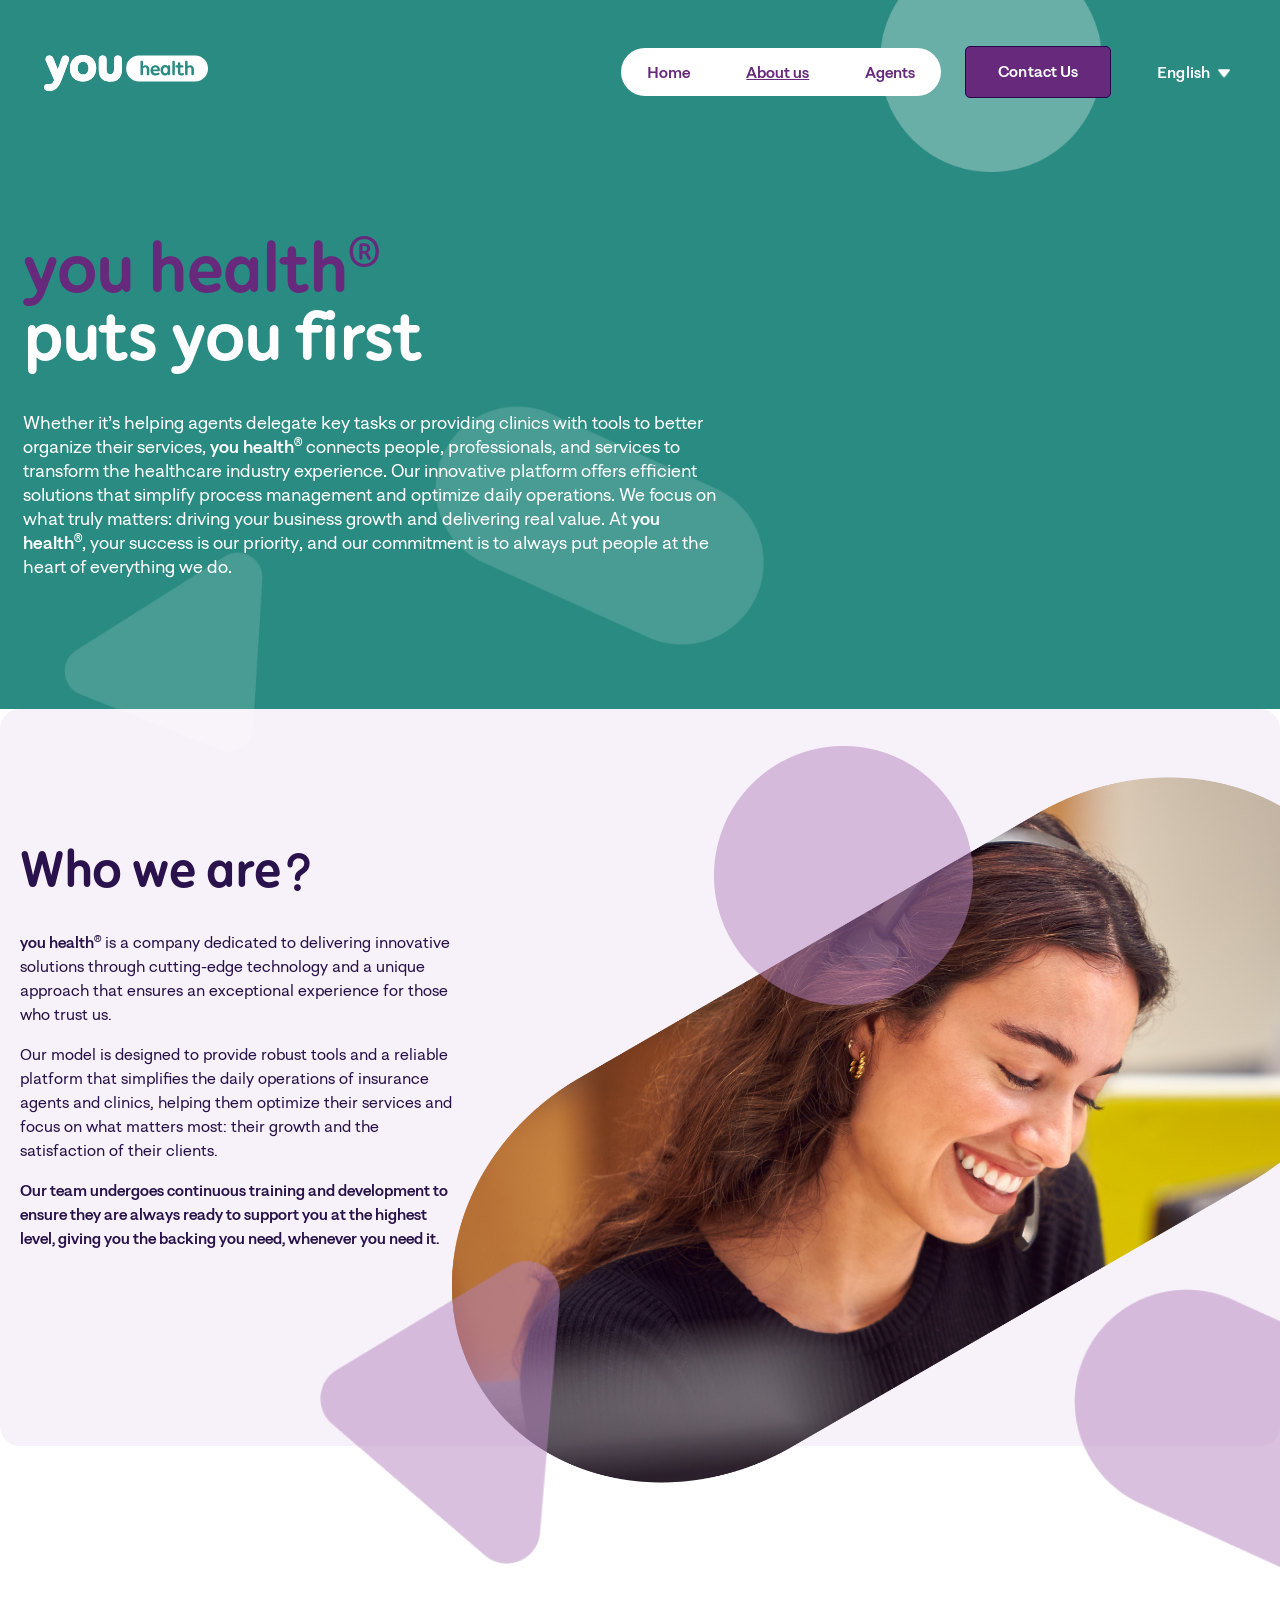
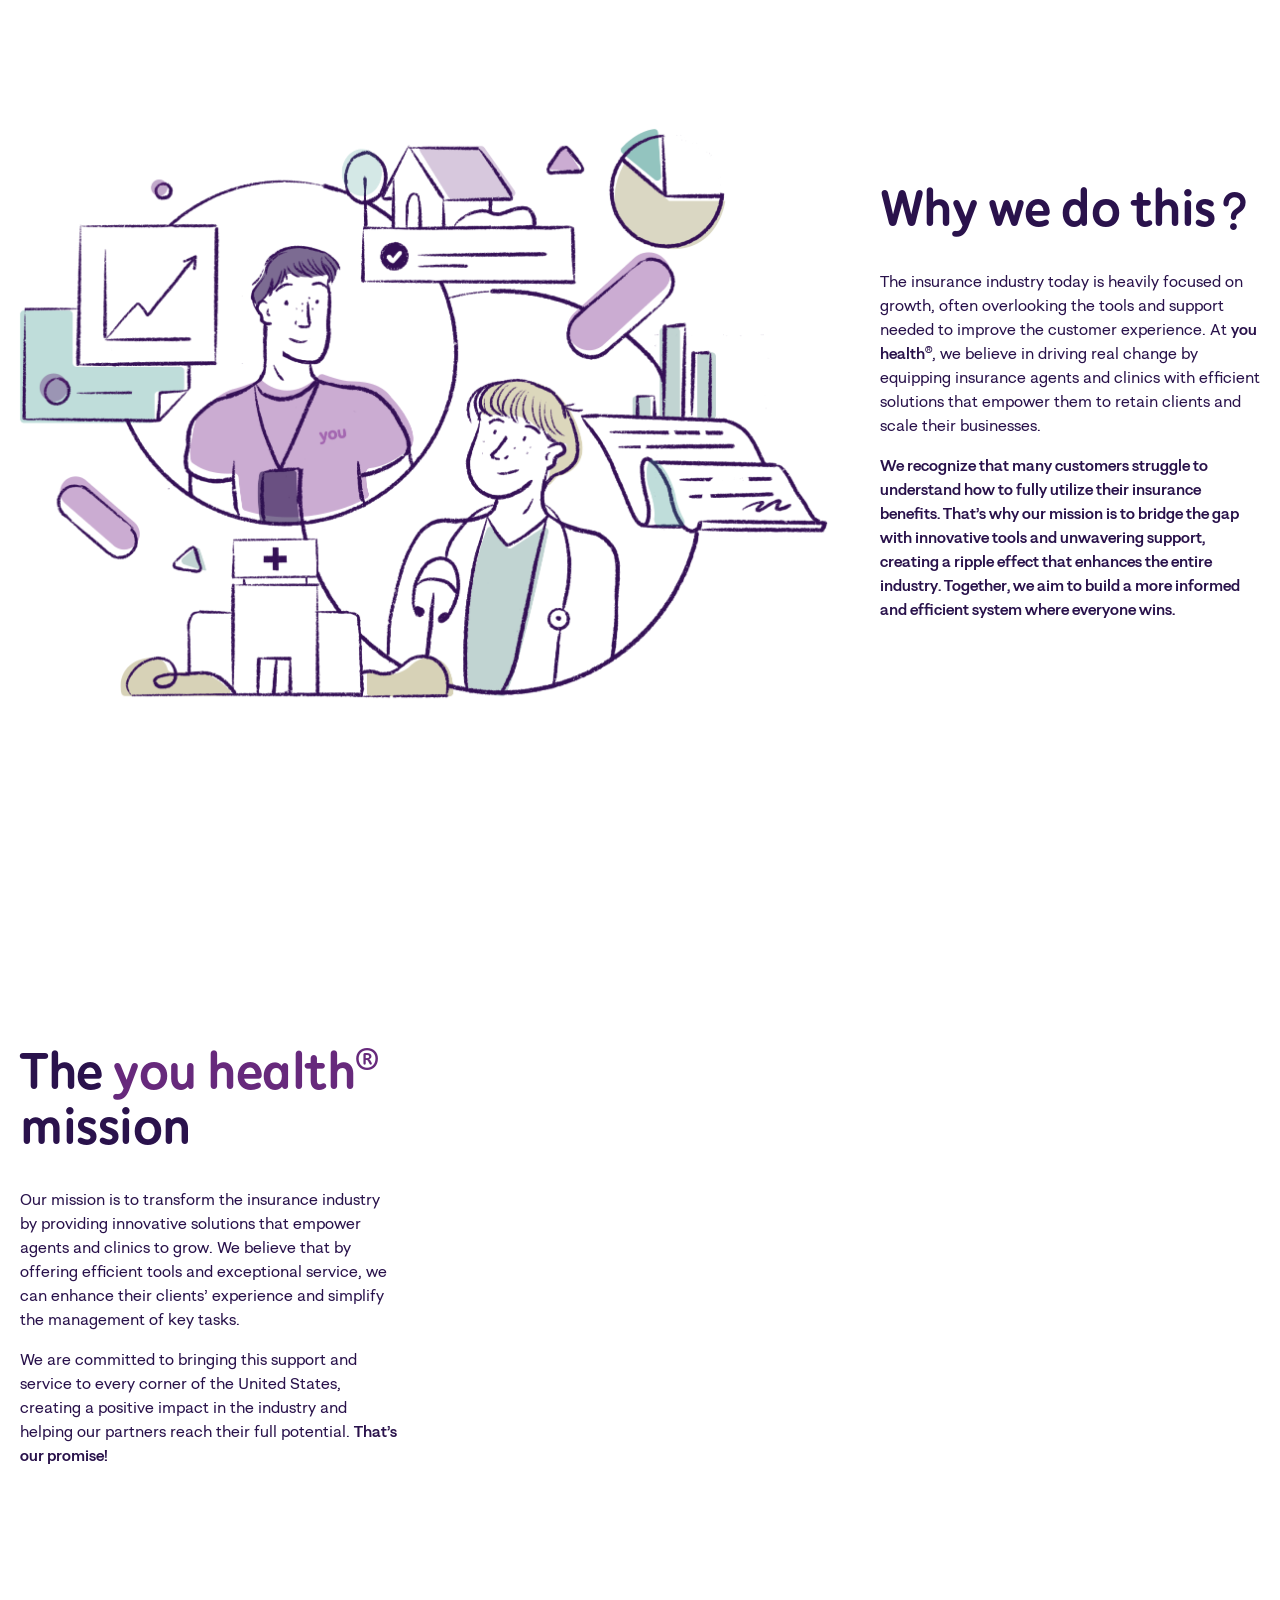
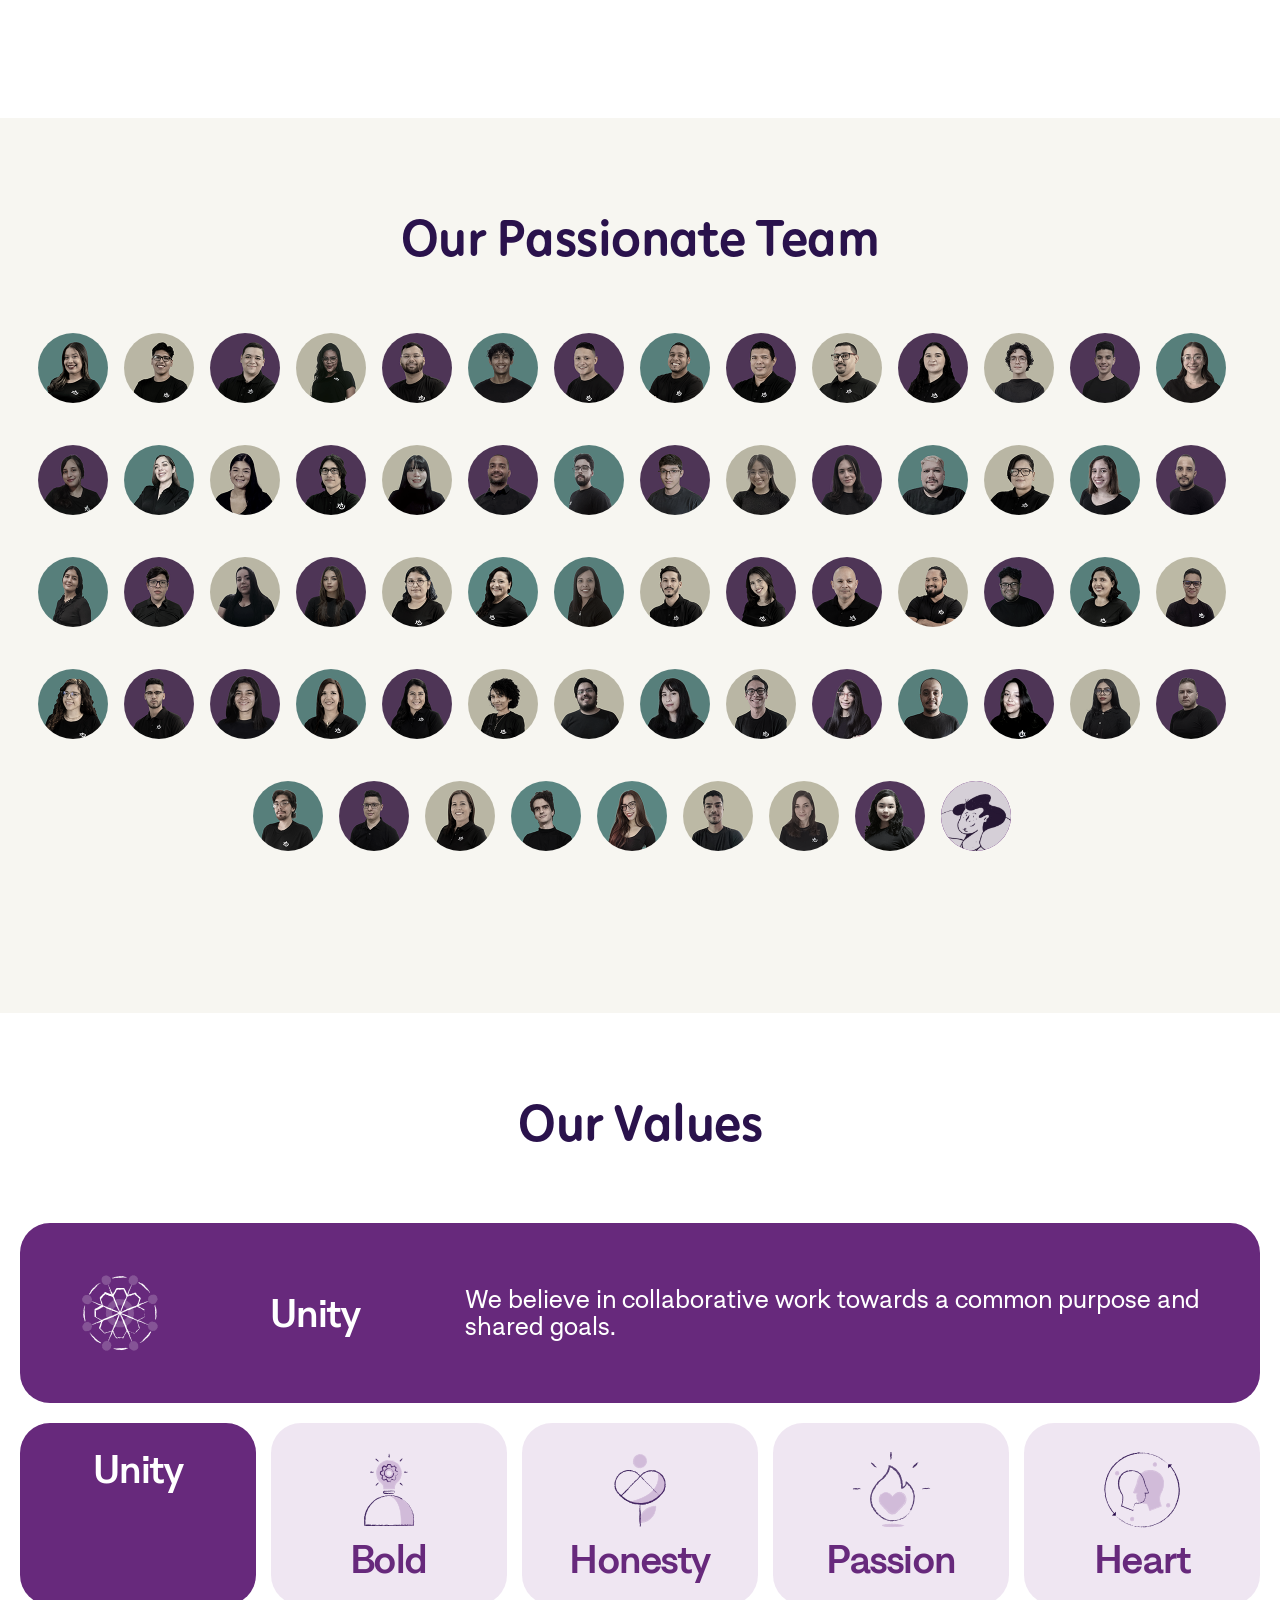
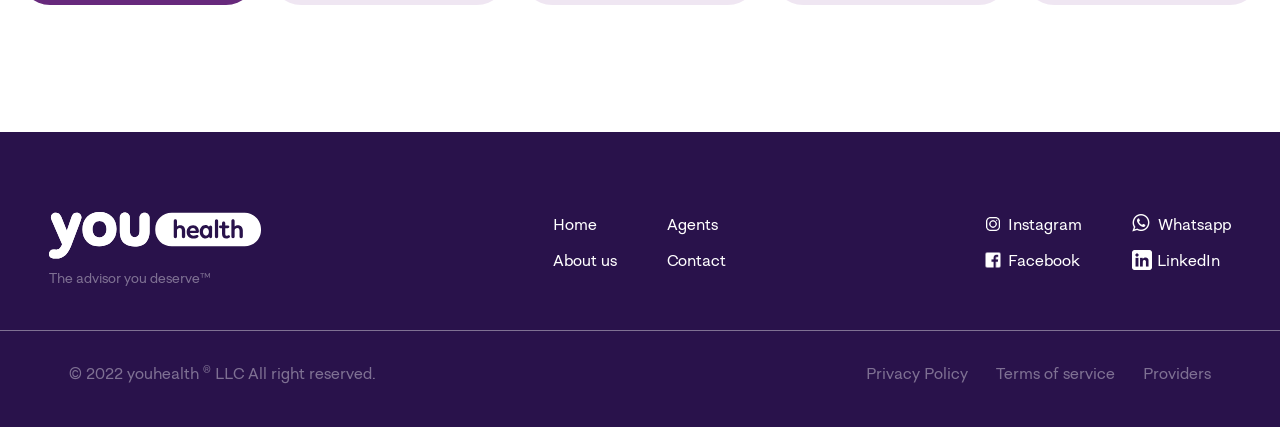
==== commit 29c2a90e: "add colaborators" ====
--- a/about-us.html
+++ b/about-us.html
@@ -206,9 +206,6 @@
   <!-- <div class="to--hide">
     <img src="images/marks/section-deserve/circle-half.png" alt="mark circle decoration" class="yh-mark-deserve yh-mark-deserve__circle-half">  
   </div> -->
-  <img data-src="images/pages/about-us/deco/circle-mision.png" alt="mark half circle decoration" class="lazy yh-mark-mision yh-mark-mision__circle">
-  <img data-src="images/pages/about-us/deco/rectangle-mision.png" alt="mark half circle decoration" class="lazy yh-mark-mision yh-mark-mision__rectangle">
-  <img data-src="images/pages/about-us/deco/triangle-mision.png" alt="mark half circle decoration" class="lazy yh-mark-mision yh-mark-mision__triangle">
   <div class="container">
     <div class="section row">
       <div class="four columns">
@@ -232,6 +229,437 @@
   </div>
 </div>
 
+<!-- FOURTH SECTION -->
+  <div id="knowTeam" class="page-about-us">
+    <div class="container">
+      <div class="section" style="text-align: center;">
+        <h2 class="section__header" lang="en">Our Passionate Team<img src="images/marks/border.png" alt="border" class="section__header--border" border="about-us-team"></h2>
+        <!-- ES -->
+        <h2 class="section__header" lang="es">Un Equipo Apasionado<img src="images/marks/border.png" alt="border" class="section__header--border" border="about-us-team"></h2>
+        <!-- ES -->
+        <div class="team-gallery">
+          <div class="card-team" data-aos="fade-right">
+            <img data-src="images/pages/about-us/team/01-Whitney-Anzola.png" alt="Team member photo" class="lazy">
+            <div class="card-team__info">
+              <p>Whitney<!-- Anzola --></p>
+            </div> 
+          </div> 
+        
+          <div class="card-team" data-aos="fade-right">
+            <img data-src="images/pages/about-us/team/02-Ricardo-Acevedo.png" alt="Team member photo" class="lazy">
+            <div class="card-team__info">
+              <p>Ricardo<!-- Acevedo --></p>
+            </div>
+          </div>
+
+          <div class="card-team" data-aos="fade-right">
+            <img data-src="images/pages/about-us/team/03-Jesus-Alvarez.png" alt="Team member photo" class="lazy">
+            <div class="card-team__info">
+              <p>Jesus<!-- Alvarez --></p>
+            </div>
+          </div>
+  
+          <div class="card-team" data-aos="fade-right">
+            <img data-src="images/pages/about-us/team/04-Yojairy-Cario.png" alt="Team member photo" class="lazy">
+            <div class="card-team__info">
+              <p>Yojairy<!-- Cario --></p>
+            </div>
+          </div>
+  
+          <div class="card-team" data-aos="fade-right">
+            <img data-src="images/pages/about-us/team/05-Saul-Garrido.png" alt="Team member photo" class="lazy">
+            <div class="card-team__info">
+              <p>Saul<!-- Garrido --></p>
+            </div>
+          </div>
+  
+          <div class="card-team" data-aos="fade-right">
+            <img data-src="images/pages/about-us/team/06-Miguel-Avila.png" alt="Team member photo" class="lazy">
+            <div class="card-team__info">
+              <p>Miguel<!-- Avila --></p>
+            </div>
+          </div>
+  
+          <div class="card-team" data-aos="fade-right">
+            <img data-src="images/pages/about-us/team/07-Luis-Vasquez.png" alt="Team member photo" class="lazy">
+            <div class="card-team__info">
+              <p>Luis<!-- Vasquez --></p>
+            </div>
+          </div>
+  
+          <div class="card-team" data-aos="fade-right">
+            <img data-src="images/pages/about-us/team/08-Carlos-Correa.png" alt="Team member photo" class="lazy">
+            <div class="card-team__info">
+              <p>Carlos<!-- Correa --></p>
+            </div>
+          </div>
+  
+          <div class="card-team" data-aos="fade-right">
+            <img data-src="images/pages/about-us/team/09-Orlando-Garrido.png" alt="Team member photo" class="lazy">
+            <div class="card-team__info">
+              <p>Orlando<!-- Garrido --></p>
+            </div>
+          </div>
+  
+          <div class="card-team" data-aos="fade-right">
+            <img data-src="images/pages/about-us/team/10-Nicholay-Muñoz.png" alt="Team member photo" class="lazy">
+            <div class="card-team__info">
+              <p>Nicholay<!-- Muñoz --></p>
+            </div>
+          </div>
+  
+          <div class="card-team" data-aos="fade-right">
+            <img data-src="images/pages/about-us/team/11-Marianellys-Galvis.png" alt="Team member photo" class="lazy">
+            <div class="card-team__info">
+              <p>Marianellys<!-- Galvis --></p>
+            </div>
+          </div>
+  
+          <div class="card-team" data-aos="fade-right">
+            <img data-src="images/pages/about-us/team/12-Paulo-Guerrero.png" alt="Team member photo" class="lazy">
+            <div class="card-team__info">
+              <p>Paulo<!-- Guerrero --></p>
+            </div>
+          </div>
+  
+          <div class="card-team" data-aos="fade-right">
+            <img data-src="images/pages/about-us/team/13-Edixon-Carrillo.png" alt="Team member photo" class="lazy">
+            <div class="card-team__info">
+              <p>Edixon<!-- Carrillo --></p>
+            </div>
+          </div>
+  
+          <div class="card-team" data-aos="fade-right">
+            <img data-src="images/pages/about-us/team/14-Daniela-Rodriguez.png" alt="Team member photo" class="lazy">
+            <div class="card-team__info">
+              <p>Daniela<!-- Rodriguez --></p>
+            </div>
+          </div>
+  
+          <div class="card-team" data-aos="fade-right">
+            <img data-src="images/pages/about-us/team/15-Vanessa-Badell.png" alt="Team member photo" class="lazy">
+            <div class="card-team__info">
+              <p>Vanessa<!-- Badell --></p>
+            </div>
+          </div>
+  
+          <div class="card-team" data-aos="fade-right">
+            <img data-src="images/pages/about-us/team/16-Karen-Merino.png" alt="Team member photo" class="lazy">
+            <div class="card-team__info">
+              <p>Karen<!-- Merino --></p>
+            </div>
+          </div>
+  
+          <div class="card-team" data-aos="fade-right">
+            <img data-src="images/pages/about-us/team/17-Maria-Torrealba.png" alt="Team member photo" class="lazy">
+            <div class="card-team__info">
+              <p>Maria<!-- Torrealba --></p>
+            </div>
+          </div>
+  
+          <div class="card-team" data-aos="fade-right">
+            <img data-src="images/pages/about-us/team/18-Alejandro-Rivas.png" alt="Team member photo" class="lazy">
+            <div class="card-team__info">
+              <p>Alejandro<!-- Rivas --></p>
+            </div>
+          </div>
+  
+          <div class="card-team" data-aos="fade-right">
+            <img data-src="images/pages/about-us/team/19-Angelica-Odreman.png" alt="Team member photo" class="lazy">
+            <div class="card-team__info">
+              <p>Angelica<!-- Odreman --></p>
+            </div>
+          </div>
+  
+          <div class="card-team" data-aos="fade-right">
+            <img data-src="images/pages/about-us/team/20-Fernando-Peraza.png" alt="Team member photo" class="lazy">
+            <div class="card-team__info">
+              <p>Fernando<!-- Peraza --></p>
+            </div>
+          </div>
+  
+          <div class="card-team" data-aos="fade-right">
+            <img data-src="images/pages/about-us/team/21-Edwin-Ferrer.png" alt="Team member photo" class="lazy">
+            <div class="card-team__info">
+              <p>Edwin<!-- Ferrer --></p>
+            </div>
+          </div>
+  
+          <div class="card-team" data-aos="fade-right">
+            <img data-src="images/pages/about-us/team/22-Eduardo-Montilla.png" alt="Team member photo" class="lazy">
+            <div class="card-team__info">
+              <p>Eduardo<!-- Montilla --></p>
+            </div>
+          </div>
+  
+          <div class="card-team" data-aos="fade-right">
+            <img data-src="images/pages/about-us/team/23-Valeria-Tudare.png" alt="Team member photo" class="lazy">
+            <div class="card-team__info">
+              <p>Valeria<!-- Tudare --></p>
+            </div>
+          </div>
+  
+          
+          <div class="card-team" data-aos="fade-right">
+            <img data-src="images/pages/about-us/team/25-Maria-Montero.png" alt="Team member photo" class="lazy">
+            <div class="card-team__info">
+              <p>Maria<!-- Montero --></p>
+            </div>
+          </div>
+          <div class="card-team" data-aos="fade-right">
+            <img data-src="images/pages/about-us/team/26-Jorge-Villegas.png" alt="Team member photo" class="lazy">
+            <div class="card-team__info">
+              <p>Jorge<!-- Villegas --></p>
+            </div>
+          </div>
+          <div class="card-team" data-aos="fade-right">
+            <img data-src="images/pages/about-us/team/27-Scarlett-Calcurian.png" alt="Team member photo" class="lazy">
+            <div class="card-team__info">
+              <p>Scarlett<!-- Calcurian --></p>
+            </div>
+          </div>
+          <div class="card-team" data-aos="fade-right">
+            <img data-src="images/pages/about-us/team/28-Gabriela-Landaeta.png" alt="Team member photo" class="lazy">
+            <div class="card-team__info">
+              <p>Gabriela<!-- Landaeta --></p>
+            </div>
+          </div>
+          <div class="card-team" data-aos="fade-right">
+            <img data-src="images/pages/about-us/team/29-Jesus-Afanador.png" alt="Team member photo" class="lazy">
+            <div class="card-team__info">
+              <p>Jesus<!-- Afanador --></p>
+            </div>
+          </div>
+          <div class="card-team" data-aos="fade-right">
+            <img data-src="images/pages/about-us/team/30-Carmen-Toledo.png" alt="Team member photo" class="lazy">
+            <div class="card-team__info">
+              <p>Carmen<!-- Toledo --></p>
+            </div>
+          </div>
+          <div class="card-team" data-aos="fade-right">
+            <img data-src="images/pages/about-us/team/31-Andres-Cabrales.png" alt="Team member photo" class="lazy">
+            <div class="card-team__info">
+              <p>Andres<!-- Cabrales --></p>
+            </div>
+          </div>
+          <div class="card-team" data-aos="fade-right">
+            <img data-src="images/pages/about-us/team/32-Ana-Fernandez.png" alt="Team member photo" class="lazy">
+            <div class="card-team__info">
+              <p>Ana<!-- Fernandez --></p>
+            </div>
+          </div>
+          <div class="card-team" data-aos="fade-right">
+            <img data-src="images/pages/about-us/team/33-Abryl-Hernandez.png" alt="Team member photo" class="lazy">
+            <div class="card-team__info">
+              <p>Abryl<!-- Hernandez --></p>
+            </div>
+          </div>
+          <div class="card-team" data-aos="fade-right">
+            <img data-src="images/pages/about-us/team/34-Maria-Jose-Galvis.png" alt="Team member photo" class="lazy">
+            <div class="card-team__info">
+              <p>Maria<!-- Jose Galvis --></p>
+            </div>
+          </div>
+          <div class="card-team" data-aos="fade-right">
+            <img data-src="images/pages/about-us/team/35-Hileyn-Perez.png" alt="Team member photo" class="lazy">
+            <div class="card-team__info">
+              <p>Hileyn<!-- Perez --></p>
+            </div>
+          </div>
+          <div class="card-team" data-aos="fade-right">
+            <img data-src="images/pages/about-us/team/36-Andreina-Silva.png" alt="Team member photo" class="lazy">
+            <div class="card-team__info">
+              <p>Andreina<!-- Silva --></p>
+            </div>
+          </div>
+          <div class="card-team" data-aos="fade-right">
+            <img data-src="images/pages/about-us/team/37-Oliver-Balza.png" alt="Team member photo" class="lazy">
+            <div class="card-team__info">
+              <p>Oliver<!-- Balza --></p>
+            </div>
+          </div>
+          <div class="card-team" data-aos="fade-right">
+            <img data-src="images/pages/about-us/team/38-Kenya-Sotillo.png" alt="Team member photo" class="lazy">
+            <div class="card-team__info">
+              <p>Kenya<!-- Sotillo --></p>
+            </div>
+          </div>
+          <div class="card-team" data-aos="fade-right">
+            <img data-src="images/pages/about-us/team/39-Pedro-Olivares.png" alt="Team member photo" class="lazy">
+            <div class="card-team__info">
+              <p>Pedro<!-- Olivares --></p>
+            </div>
+          </div>
+          <div class="card-team" data-aos="fade-right">
+            <img data-src="images/pages/about-us/team/40-Roberto-Calcurian.png" alt="Team member photo" class="lazy">
+            <div class="card-team__info">
+              <p>Roberto<!-- Calcurian --></p>
+            </div>
+          </div>
+          <div class="card-team" data-aos="fade-right">
+            <img data-src="images/pages/about-us/team/41-Sherman-Zamora.png" alt="Team member photo" class="lazy">
+            <div class="card-team__info">
+              <p>Sherman<!-- Zamora --></p>
+            </div>
+          </div>
+          <div class="card-team" data-aos="fade-right">
+            <img data-src="images/pages/about-us/team/42-Nereyvic-Guarenas.png" alt="Team member photo" class="lazy">
+            <div class="card-team__info">
+              <p>Nereyvic<!-- Guarenas --></p>
+            </div>
+          </div>
+          <div class="card-team" data-aos="fade-right">
+            <img data-src="images/pages/about-us/team/43-Carlos-Chica.png" alt="Team member photo" class="lazy">
+            <div class="card-team__info">
+              <p>Carlos<!-- Chica --></p>
+            </div>
+          </div>
+          <div class="card-team" data-aos="fade-right">
+            <img data-src="images/pages/about-us/team/44-Veronica-Briceño.png" alt="Team member photo" class="lazy">
+            <div class="card-team__info">
+              <p>Veronica<!-- Briceño --></p>
+            </div>
+          </div>
+          <div class="card-team" data-aos="fade-right">
+            <img data-src="images/pages/about-us/team/45-Victor-Valdespino.png" alt="Team member photo" class="lazy">
+            <div class="card-team__info">
+              <p>Victor<!-- Valdespino --></p>
+            </div>
+          </div>
+          <div class="card-team" data-aos="fade-right">
+            <img data-src="images/pages/about-us/team/46-Ana-Tovar.png" alt="Team member photo" class="lazy">
+            <div class="card-team__info">
+              <p>Ana<!-- Tovar --></p>
+            </div>
+          </div>
+          <div class="card-team" data-aos="fade-right">
+            <img data-src="images/pages/about-us/team/47-Rosangel-Castellanos.png" alt="Team member photo" class="lazy">
+            <div class="card-team__info">
+              <p>Rosangel<!-- Castellanos --></p>
+            </div>
+          </div>
+          
+          <div class="card-team" data-aos="fade-right">
+            <img data-src="images/pages/about-us/team/50-Nicoll-Silva.png" alt="Team member photo" class="lazy">
+            <div class="card-team__info">
+              <p>Nicoll<!-- Silva --></p>
+            </div>
+          </div>
+          <div class="card-team" data-aos="fade-right">
+            <img data-src="images/pages/about-us/team/51-Marla-Bolivar.png" alt="Team member photo" class="lazy">
+            <div class="card-team__info">
+              <p>Marla<!-- Bolivar --></p>
+            </div>
+          </div>
+          <div class="card-team" data-aos="fade-right">
+            <img data-src="images/pages/about-us/team/52-oscar-maciel.png" alt="Team member photo" class="lazy">
+            <div class="card-team__info">
+              <p>Oscar<!-- Maciel --></p>
+            </div>
+          </div>
+          <div class="card-team" data-aos="fade-right">
+            <img data-src="images/pages/about-us/team/53-Alicia-Perez.png" alt="Team member photo" class="lazy">
+            <div class="card-team__info">
+              <p>Alicia<!-- Perez --></p>
+            </div>
+          </div>
+          <div class="card-team" data-aos="fade-right">
+            <img data-src="images/pages/about-us/team/54-Christian-Rauseo.png" alt="Team member photo" class="lazy">
+            <div class="card-team__info">
+              <p>Christian<!-- Rauseo --></p>
+            </div>
+          </div>
+          <div class="card-team" data-aos="fade-right">
+            <img data-src="images/pages/about-us/team/55-Isamar-Garcia.png" alt="Team member photo" class="lazy">
+            <div class="card-team__info">
+              <p>Isamar<!-- Garcia --></p>
+            </div>
+          </div>
+          <div class="card-team" data-aos="fade-right">
+            <img data-src="images/pages/about-us/team/56-Daniel-Monroy.png" alt="Team member photo" class="lazy">
+            <div class="card-team__info">
+              <p>Daniel<!-- Monroy --></p>
+            </div>
+          </div>
+          <div class="card-team" data-aos="fade-right">
+            <img data-src="images/pages/about-us/team/57-Sofia-Moreno.png" alt="Team member photo" class="lazy">
+            <div class="card-team__info">
+              <p>Sofia<!-- Moreno --></p>
+            </div>
+          </div>
+          <div class="card-team" data-aos="fade-right">
+            <img data-src="images/pages/about-us/team/58-Jhulianna-Rodriguez.png" alt="Team member photo" class="lazy">
+            <div class="card-team__info">
+              <p>Jhulianna<!-- Rodriguez --></p>
+            </div>
+          </div>
+          <div class="card-team" data-aos="fade-right">
+            <img data-src="images/pages/about-us/team/59-Hussein-Mchaimech.png" alt="Team member photo" class="lazy">
+            <div class="card-team__info">
+              <p>Hussein<!-- Mchaimech --></p>
+            </div>
+          </div>
+          <div class="card-team" data-aos="fade-right">
+            <img data-src="images/pages/about-us/team/60-Miguel-Rodriguez.png" alt="Team member photo" class="lazy">
+            <div class="card-team__info">
+              <p>Miguel<!-- Rodriguez --></p>
+            </div>
+          </div>
+          <div class="card-team" data-aos="fade-right">
+            <img data-src="images/pages/about-us/team/61-Fabian-Vergara.png" alt="Team member photo" class="lazy">
+            <div class="card-team__info">
+              <p>Fabian<!-- Vergara --></p>
+            </div>
+          </div>
+          <div class="card-team" data-aos="fade-right">
+            <img data-src="images/pages/about-us/team/62-Marianne-Gonzalez.png" alt="Team member photo" class="lazy">
+            <div class="card-team__info">
+              <p>Marianne<!-- Gonzales --></p>
+            </div>
+          </div>
+          <div class="card-team" data-aos="fade-right">
+            <img data-src="images/pages/about-us/team/63-Joaquin-Barros.png" alt="Team member photo" class="lazy">
+            <div class="card-team__info">
+              <p>Joaquin<!-- Barros --></p>
+            </div>
+          </div>
+          <div class="card-team" data-aos="fade-right">
+            <img data-src="images/pages/about-us/team/64-Careangelys-Saez.png" alt="Team member photo" class="lazy">
+            <div class="card-team__info">
+              <p>Careangelys<!-- Saez --></p>
+            </div>
+          </div>
+          <div class="card-team" data-aos="fade-right">
+            <img data-src="images/pages/about-us/team/65-Ezequiel-De-Almeida.png" alt="Team member photo" class="lazy">
+            <div class="card-team__info">
+              <p>Ezequiel<!-- De Almeida --></p>
+            </div>
+          </div>
+          <div class="card-team" data-aos="fade-right">
+            <img data-src="images/pages/about-us/team/66-Isabel-Escalona.png" alt="Team member photo" class="lazy">
+            <div class="card-team__info">
+              <p>Isabel<!-- Escalona --></p>
+            </div>
+          </div>
+          <div class="card-team" data-aos="fade-right">
+            <img data-src="images/pages/about-us/team/67-Omaris-Lira.png" alt="Team member photo" class="lazy">
+            <div class="card-team__info">
+              <p>Omaris<!-- Lira --></p>
+            </div>
+          </div>
+          <div class="card-team card-team__you" data-aos="fade-right">
+            <a href="contact.html?talent" style="text-decoration: none;">
+              <img data-src="images/pages/about-us/team/0-team-thumbnail.png" alt="Team member photo" class="lazy">
+              <div class="card-team__info">
+                <p>you<span class="question-mark--inverted" style="top: -10px; position: relative;">¿</span></p>
+              </div>
+            </a>
+          </div>
+        </div>
+      </div>
+    </div>
+  </div>
+
   <!-- FIFTH SECTION  -->
   <div id="ourValues" class="page-about-us">
     <div class="container">
@@ -380,11 +808,11 @@
               <ul id="yh-social-media--mobile" class="yh-list-inline">
                 <li><a href="https://www.instagram.com/youhealth_/" target="_blank"><img src="images/social/instagram.png" alt="" class="icon-svg"></a></li>
                 <li><a href="https://www.facebook.com/weareyouhealth" target="_blank"><img src="images/social/facebook.png" alt="" class="icon-svg"></a></li>
-                <li><a href="https://api.whatsapp.com/send?phone=17869464144" class="whatsapp" target="_blank"> <i class="fa fa-whatsapp whatsapp-icon" style="font-size: 20px; color: #FFF;"></i></a></li>
+                <li><a href="https://api.whatsapp.com/send?phone=17867836438" class="whatsapp" target="_blank"> <i class="fa fa-whatsapp whatsapp-icon" style="font-size: 20px; color: #FFF;"></i></a></li>
                 <li><a href="https://www.linkedin.com/company/weareyouhealth" target="_blank"><img src="images/social/linkedin.png" alt="" class="icon-svg"></a></li>  
               </ul>
               <ul id="yh-social-media--desktop">
-                <li><a href="https://api.whatsapp.com/send?phone=17869464144" class="whatsapp" target="_blank"> <i class="fa fa-whatsapp whatsapp-icon" style="font-size: 20px"></i> Whatsapp</a></li>
+                <li><a href="https://api.whatsapp.com/send?phone=17867836438" class="whatsapp" target="_blank"> <i class="fa fa-whatsapp whatsapp-icon" style="font-size: 20px"></i> Whatsapp</a></li>
                 <li><a href="https://www.linkedin.com/company/weareyouhealth" target="_blank"><img src="images/social/linkedin.png" alt="" class="icon-svg">LinkedIn</a></li>  
               </ul>
             </div>
